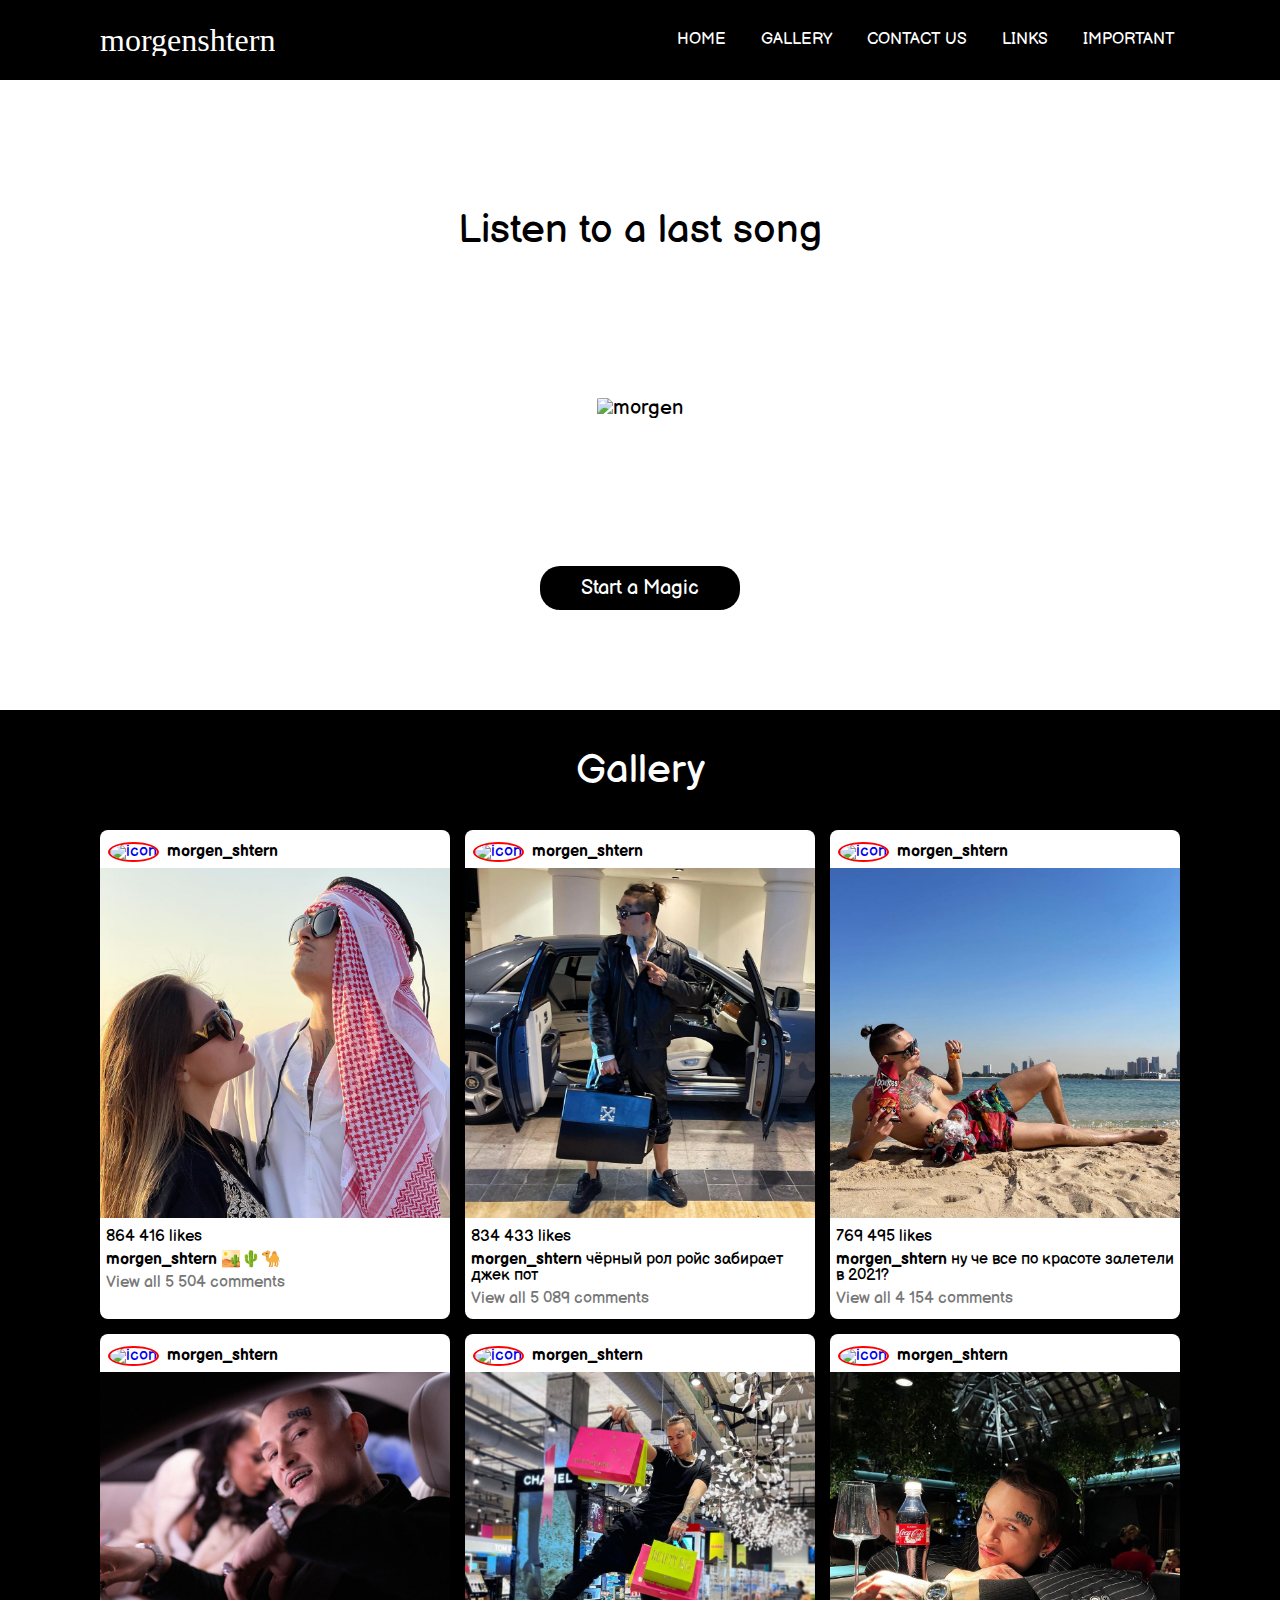
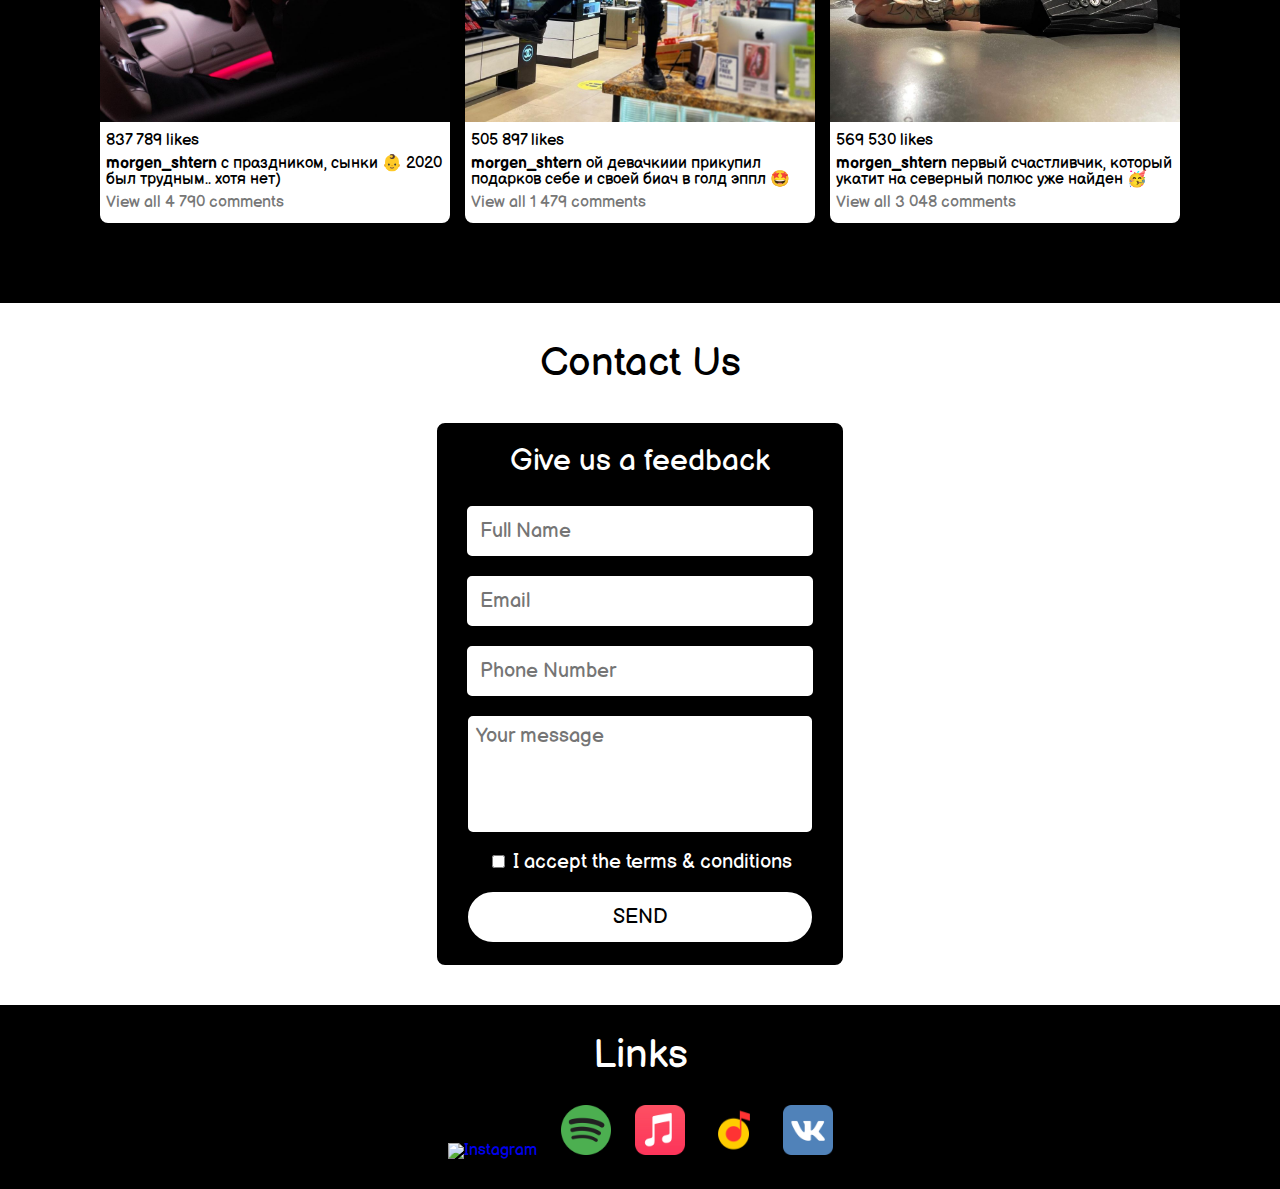
==== index.html @ 1cd557df "Final" ====
<!DOCTYPE html>
<html lang="en">
<head>
    <meta charset="UTF-8">
    <meta name="viewport" content="width=device-width, initial-scale=1.0">
    <meta http-equiv="X-UA-Compatible" content="ie=edge">
    <title>MORGENSHTERN</title>
    <link rel="icon" href="images/icons/icon.png">
    
    <script src="https://ajax.googleapis.com/ajax/libs/jquery/3.5.1/jquery.min.js"></script>
    <link rel="preconnect" href="https://fonts.gstatic.com">
	<link href="https://fonts.googleapis.com/css2?family=Balsamiq+Sans&display=swap" rel="stylesheet">
	<link rel="stylesheet" href="style-dist.css">	
</head>
<body>

	<header class="header">
		<div class="container">
			<div class="header__body" id="header__body">
				<div class="header__logo">
					morgenshtern
				</div>
				<div class="header__burger">
					<span></span>
				</div>
				<nav class="header__menu">
					<ul class="header__list">
						<li>
							<a href="#home" class="header__link">Home</a>
						</li>
						<li>
							<a href="#gallery" class="header__link">Gallery</a>
						</li>
						<li>
							<a href="#contact__us" class="header__link">Contact us</a>
						</li>
						<li>
							<a href="#links" class="header__link">Links</a>
						</li>
						<li>
							<a href="#popup" class="header__link">Important</a>
						</li>
					</ul>
				</nav>
			</div>
		</div>
	</header>


	<div class="bio" id="home">
		<div class="container">
			<div class="bio__body">
				<div class="chapter" id="chapter__1">
					<p class="text" id="text__1">Сделал самый прослушиваемый альбом года</p>
				</div>
				<div class="chapter" id="chapter__2">
					<p class="text" id="text__2">Записал самые громкие фиты года</p>
				</div>
				<div class="chapter" id="chapter__3">
					<p class="text" id="text__3">Записал мировой трек с Lil Pump</p>
				</div>
				<div class="chapter" id="chapter__4">
					<p class="text" id="text__18">Заработал за год более 3.000.000 &#36;</p>
					<p class="text" id="text__17">Попал в список Forbes</p>
					<p class="text" id="text__16">Стал музыкантом и человеком года</p>
					<p class="text" id="text__15">Стал женщиной года</p>
					<p class="text" id="text__14">Стал самым обсуждаемым артистом</p>
					<p class="text" id="text__13">Самое длинное сольное интервью у Дудя</p>
				</div>
				<div class="chapter" id="chapter__5">
					<div class="song__title">
						Listen to a last song
					</div>
					<div class="song__image">
						<img src="images/photos/crystal.jpg" alt="morgen" id="logo">
					</div>
					<div class="song__player">
						<audio src="audio/crystal.mp3" type="audio/mp3" id="audio" preload></audio>
						<input type="button" name="button" id=button value="Start a Magic">
					</div>
				</div>
				<div class="chapter" id="chapter__6">
					<p class="text" id="text__4">10 треков возглавили Топ-Чарты</p>
					<p class="text" id="text__5">Снял 8 клипов, каждый более 10 миллионов просмотров</p>
					<p class="text" id="text__6">Сделал самый масштабный гив рунета</p>
					<p class="text" id="text__7">Отвез Новый Мерин в Узбекистан</p>
					<p class="text" id="text__8">Купил Cadillac Escalade</p>
					<p class="text" id="text__9">Купил Mercedes Benz S63AMG</p>
				</div>
				<div class="chapter" id="chapter__7">
					<p class="text" id="text__12">Купил ювелирки на 5.000.000 &#8381;</p>
				</div>
				<div class="chapter" id="chapter__8">
					<p class="text" id="text__11">Открыл Ресторан в центре Москвы</p>
				</div>
				<div class="chapter" id="chapter__9">
					<p class="text" id="text__10">Лучший выпуск Вечернего Урганта</p>
				</div>
			</div>
		</div>
	</div>


	<div class="bass">
		<!-- <div class="container"> -->
			<div class="bass__body" id="bass__body">
				<div class="bass__rect" id="rect__1"></div>
				<div class="bass__rect" id="rect__2"></div>
				<div class="bass__rect" id="rect__3"></div>
				<div class="bass__rect" id="rect__4"></div>
				<div class="bass__rect" id="rect__5"></div>
				<div class="bass__rect" id="rect__6"></div>
				<div class="bass__rect" id="rect__7"></div>
				<div class="bass__rect" id="rect__8"></div>
				<div class="bass__rect" id="rect__9"></div>
				<div class="bass__rect" id="rect__10"></div>
				<div class="bass__rect" id="rect__11"></div>
				<div class="bass__rect" id="rect__12"></div>
				<div class="bass__rect" id="rect__13"></div>
				<div class="bass__rect" id="rect__14"></div>
				<div class="bass__rect" id="rect__15"></div>
				<div class="bass__rect" id="rect__16"></div>
			</div>
		<!-- </div> -->
	</div>


	<div class="gallery">
		<span id="gallery"></span>
		<div class="container">
			<div class="gallery__body">
				<div class="gallery__title">
					Gallery
				</div>
				<div class="gallery__grid">
					<div class="gallery__item">
						<div class="item__title">
							<a href="https://www.instagram.com/morgen_shtern/" target="_black"><img src="images/icons/logo.jpg" alt="icon"></a>
							<p><span class="gallery__bold">morgen_shtern</span></p>
						</div>
						<div class="item__image">
							<a href="https://www.instagram.com/p/CKML3cQrWjJ/" target="_blank"><img src="images/inst/1.jpg" alt="The First Image"></a>
						</div>
						<div class="item__description">
							<p>864 416 likes</p>
							<p><span class="gallery__bold">morgen_shtern</span> &#127964;&#65039;&#127797;&#128042;</p>
							<p>View all 5 504 comments</p>
						</div>
					</div>
					<div class="gallery__item">
						<div class="item__title">
							<a href="https://www.instagram.com/morgen_shtern/" target="_black"><img src="images/icons/logo.jpg" alt="icon"></a>
							<p><span class="gallery__bold">morgen_shtern</span></p>
						</div>
						<div class="item__image">
							<a href="https://www.instagram.com/p/CKCvJrrrQeZ/" target="_blank"><img src="images/inst/2.jpg" alt="The Second Image"></a>
						</div>
						<div class="item__description">
							<p>834 433 likes</p>
							<p><span class="gallery__bold">morgen_shtern</span> чёрный рол ройс забирает джек пот</p>
							<p>View all 5 089 comments</p>
						</div>
					</div>
					<div class="gallery__item">
						<div class="item__title">
							<a href="https://www.instagram.com/morgen_shtern/" target="_black"><img src="images/icons/logo.jpg" alt="icon"></a>
							<p><span class="gallery__bold">morgen_shtern</span></p>
						</div>
						<div class="item__image">
							<a href="https://www.instagram.com/p/CJn4EsKrzx3/" target="_blank"><img src="images/inst/3.jpg" alt="The Third Image"></a>
						</div>
						<div class="item__description">
							<p>769 495 likes</p>
							<p><span class="gallery__bold">morgen_shtern</span> ну че все по красоте залетели в 2021?</p>
							<p>View all 4 154 comments</p>
						</div>
					</div>
					<div class="gallery__item">
						<div class="item__title">
							<a href="https://www.instagram.com/morgen_shtern/" target="_black"><img src="images/icons/logo.jpg" alt="icon"></a>
							<p><span class="gallery__bold">morgen_shtern</span></p>
						</div>
						<div class="item__image">
							<a href="https://www.instagram.com/p/CJd1M2jrtjX/" target="_blank"><img src="images/inst/4.jpg" alt="The Fourth Image"></a>
						</div>
						<div class="item__description">
							<p>837 789 likes</p>
							<p><span class="gallery__bold">morgen_shtern</span> с праздником, сынки &#128118; 2020 был трудным.. хотя нет)</p>
							<p>View all 4 790 comments</p>
						</div>
					</div>
					<div class="gallery__item">
						<div class="item__title">
							<a href="https://www.instagram.com/morgen_shtern/" target="_black"><img src="images/icons/logo.jpg" alt="icon"></a>
							<p><span class="gallery__bold">morgen_shtern</span></p>
						</div>
						<div class="item__image">
							<a href="https://www.instagram.com/p/CJOUKuBr6Mc/" target="_blank"><img src="images/inst/5.jpg" alt="The Fifth Image"></a>
						</div>
						<div class="item__description">
							<p>505 897 likes</p>
							<p><span class="gallery__bold">morgen_shtern</span> ой девачкиии прикупил подарков себе и своей биач в голд эппл &#129321;</p>
							<p>View all 1 479 comments</p>
						</div>
					</div>
					<div class="gallery__item">
						<div class="item__title">
							<a href="https://www.instagram.com/morgen_shtern/" target="_black"><img src="images/icons/logo.jpg" alt="icon"></a>
							<p><span class="gallery__bold">morgen_shtern</span></p>
						</div>
						<div class="item__image">
							<a href="https://www.instagram.com/p/CI7u2WlnOA5/" target="_blank"><img src="images/inst/6.jpg" alt="The Sixth Image"></a>
						</div>
						<div class="item__description">
							<p>569 530 likes</p>
							<p><span class="gallery__bold">morgen_shtern</span> первый счастливчик, который укатит на северный полюс уже найден &#129395;</p>
							<p>View all 3 048 comments</p>
						</div>
					</div>
				</div>
			</div>
		</div>
	</div>





	<div class="feedback">
		<span id="contact__us"></span>
		<div class="container">
			<div class="feedback__body">
				<div class="feedback__title">
					Contact Us
				</div>
				<!-- "mailto:pavelgrafit@mail.ru?subject=Important!&body=name" enctype="text/plain" -->
				<form action="https://formspree.io/f/xknpyage" class="feedback__form" method="post" required>
					<div class="form__title">
						Give us a feedback
					</div>
					<input type="text" name="name" placeholder="Full Name" required>
					<input type="email" name="email" placeholder="Email" required>
					<input type="tel" name="tel" placeholder="Phone Number" required>
					<textarea name="message" id="message" placeholder="Your message" required></textarea>
					<div class="check">
						<input type="checkbox" id="checkbox" required>
						<label for="checkbox">I accept the terms & conditions</label>
					</div>
					<input type="submit" name="submit" value="SEND">
				</form>
			</div>
		</div>
	</div>



	<footer class="footer" id="links">
		<div class="container">
			<div class="footer__body">
				<div class="footer__title">
					Links
				</div>
				<ul class="footer__list">
					<il>
						<a href="https://www.instagram.com/morgen_shtern/" class="footer__link" target="_blank"><img src="images/icons/inst.png" alt="Instagram"></a>
					</il>
					<il>
						<a href="https://open.spotify.com/artist/0XNKQFs2Ewb3y0VsFUFc5l" class="footer__link" target="_blank"><img src="images/icons/spotify.png" alt="Sporify"></a>
					</il>
					<il>
						<a href="https://music.apple.com/ru/artist/morgenshtern/1371400021" class="footer__link" target="_blank"><img src="images/icons/applemusic.png" alt="Apple Music"></a>
					</il>
					<il>
						<a href="https://music.yandex.ru/artist/5781113" class="footer__link" target="_blank"><img src="images/icons/yandex.png" alt="Yandex Music"></a>
					</il>
					<il>
						<a href="https://vk.com/artist/morgenshtern" class="footer__link" target="_blank"><img src="images/icons/vk.png" alt="VK"></a>
					</il>
				</ul>
			</div>
		</div>
	</footer>




	<div id="popup" class="popup">
		<a href="##" class="popup__area"></a>
		<div class="popup__body">
			<div class="popup__content">
				<a href="##" class="popup__close">&#10005;</a>
				<div class="popup__title">
					pavelgrafit.github.io
				</div>
				<div class="popup__text">
					<p>Данный сайт создан исключительно в целях обучения и не использует авторские материалы в коммерческих целях</p>
					<p>pavelgrafit, 2021, <a href="https://www.instagram.com/pavelgrafit/" target="_blank">Instagram</a> <a href="https://vk.com/pavelgrafit" target="_blank">VK</a> <a href="http://github.com/pavelgrafit/" target="_blank">Github</a></p>
				</div>
			</div>
		</div>
	</div>


	<script type="text/javascript" src="burger-dist.js"></script>
    <script type="text/javascript" src="script-dist.js"></script>
    <script src="https://code.jquery.com/jquery-3.2.1.slim.min.js" integrity="sha384-KJ3o2DKtIkvYIK3UENzmM7KCkRr/rE9/Qpg6aAZGJwFDMVNA/GpGFF93hXpG5KkN" crossorigin="anonymous"></script>
</body>
</html>
---- style-dist.css ----
a,abbr,acronym,address,applet,article,aside,audio,b,big,blockquote,body,canvas,caption,center,cite,code,dd,del,details,dfn,div,dl,dt,em,embed,fieldset,figcaption,figure,footer,form,h1,h2,h3,h4,h5,h6,header,hgroup,html,i,iframe,img,ins,kbd,label,legend,li,mark,menu,nav,object,ol,output,p,pre,q,ruby,s,samp,section,small,span,strike,strong,sub,summary,sup,table,tbody,td,tfoot,th,thead,time,tr,tt,u,ul,var,video{margin:0;padding:0;border:0;font-size:100%;font:inherit;vertical-align:baseline}article,aside,details,figcaption,figure,footer,header,hgroup,menu,nav,section{display:block}html{height:100%}body{line-height:1}ol,ul{list-style:none}blockquote,q{quotes:none}blockquote:after,blockquote:before,q:after,q:before{content:'';content:none}table{border-collapse:collapse;border-spacing:0}a{text-decoration:none}body{font-family:'Balsamiq Sans',cursive}html{scroll-behavior:smooth}body{background-color:#000;-ms-touch-action:double-tap-zoom;touch-action:double-tap-zoom}@font-face{font-family:"QuiteChocolatey";src:url("Quite Chocolatey.ttf")}input[type=email],input[type=submit],input[type=tel],input[type=text],textarea{-webkit-appearance:none}input[type=checkbox]{-webkit-appearance:checkbox}a,label{-webkit-tap-highlight-color:transparent}.header{position:fixed;width:100%;top:0px;left:0px;z-index:50}.header:before{content:"";position:absolute;top:0px;left:0px;width:100%;height:100%;background-color:#000;z-index:2}.header__body{position:relative;display:-webkit-box;display:-ms-flexbox;display:flex;-webkit-box-pack:justify;-ms-flex-pack:justify;justify-content:space-between;height:80px;-webkit-box-align:center;-ms-flex-align:center;align-items:center}.container{max-width:1080px;margin:0 auto;padding:0px 10px}.header__list{display:-webkit-box;display:-ms-flexbox;display:flex;position:relative;z-index:2;padding-left:5px}.header__list li{list-style:none;margin:0px 0px 0px 25px}.header__link{color:#fff;text-transform:uppercase;font-style:18px;text-decoration:none;font-family:'Balsamiq Sans',cursive;padding:5px;border-radius:5px}.header__link:hover{color:#000;background-color:#fff}.header__logo{overflow:hidden;z-index:3;font-family:"QuiteChocolatey";font-size:32px;color:#fff}.header__burger{display:none}@media (max-width:767px){body.lock{overflow:hidden}.header__body{height:50px}.header__logo{}.header__burger{display:block;position:relative;width:30px;height:20px;position:relative;z-index:3}.header__burger span{position:absolute;background-color:#fff;left:0;width:100%;height:2px;top:9px;-webkit-transition:all 0.3s ease 0s;-o-transition:all 0.3s ease 0s;transition:all 0.3s ease 0s}.header__burger:after,.header__burger:before{content:"";background-color:#fff;position:absolute;width:100%;height:2px;left:0;-webkit-transition:all 0.3s ease 0s;-o-transition:all 0.3s ease 0s;transition:all 0.3s ease 0s}.header__burger:before{top:0}.header__burger:after{bottom:0}.header__burger.active:before{-webkit-transform:rotate(45deg);-ms-transform:rotate(45deg);transform:rotate(45deg);top:9px}.header__burger.active:after{-webkit-transform:rotate(-45deg);-ms-transform:rotate(-45deg);transform:rotate(-45deg);bottom:9px}.header__burger.active span{-webkit-transform:scale(0);-ms-transform:scale(0);transform:scale(0)}.header__menu{position:fixed;top:-120%;left:0;width:100%;height:100%;overflow:auto;-webkit-transition:all 0.5s ease 0s;-o-transition:all 0.5s ease 0s;transition:all 0.5s ease 0s;background-color:#fff;padding:70px 10px 0px 10px}.header__menu.active{top:0}.header__list{display:block}.header__list li{margin:0 0 20px 0}.header__link{font-size:24px;color:#000}}@media (max-width:500px){.header__logo{font-size:28px}}@media (max-width:350px){.header__logo{font-size:24px}}.bio{padding-top:150px;padding-bottom:40px;background-color:#fff}.bio__body{display:-ms-grid;display:grid;-ms-grid-columns:0.3fr 20px minmax(300px,0.4fr) 20px 0.3fr;grid-template-columns:0.3fr minmax(300px,0.4fr) 0.3fr;-ms-grid-rows:0.1fr 20px minmax(400px,1fr) 20px 0.1fr;grid-template-rows:0.1fr minmax(400px,1fr) 0.1fr;grid-gap:20px;font-size:20px}.bio__body>:first-child{-ms-grid-row:1;-ms-grid-column:1}.bio__body>:nth-child(2){-ms-grid-row:1;-ms-grid-column:3}.bio__body>:nth-child(3){-ms-grid-row:1;-ms-grid-column:5}.bio__body>:nth-child(4){-ms-grid-row:3;-ms-grid-column:1}.bio__body>:nth-child(5){-ms-grid-row:3;-ms-grid-column:3}.bio__body>:nth-child(6){-ms-grid-row:3;-ms-grid-column:5}.bio__body>:nth-child(7){-ms-grid-row:5;-ms-grid-column:1}.bio__body>:nth-child(8){-ms-grid-row:5;-ms-grid-column:3}.bio__body>:nth-child(9){-ms-grid-row:5;-ms-grid-column:5}.chapter{display:-webkit-box;display:-ms-flexbox;display:flex;-webkit-box-orient:vertical;-webkit-box-direction:normal;-ms-flex-direction:column;flex-direction:column;-webkit-box-pack:justify;-ms-flex-pack:justify;justify-content:space-between;text-align:center}.text{opacity:0}.song__title{font-family:'Balsamiq Sans',cursive;font-size:40px;margin-bottom:40px;z-index:11}#logo{border-radius:5%;max-width:200px;width:60%;-webkit-transition:.2s;-o-transition:.2s;transition:.2s;z-index:12}#logo:hover{-webkit-transform:scale(1.1);-ms-transform:scale(1.1);transform:scale(1.1)}input[type=button]{background:#000;color:#fff;border-radius:20px;max-width:200px;width:50%;border:none;margin-top:40px;-webkit-transition:.2s;-o-transition:.2s;transition:.2s;font-family:'Balsamiq Sans',cursive;font-size:20px;padding:10px;z-index:12;-webkit-appearance:none}input[type=button]:hover{font-weight:500;-webkit-transform:scale(1.1);-ms-transform:scale(1.1);transform:scale(1.1);cursor:pointer;z-index:12}@media (max-width:830px){.bio{padding-top:120px}.bio__body{display:-ms-grid;display:grid;-ms-grid-columns:1fr;grid-template-columns:1fr;-ms-grid-rows:minmax(30px,0.1fr) 20px 1fr 20px minmax(30px,0.1fr);grid-template-rows:minmax(30px,0.1fr) 1fr minmax(30px,0.1fr);grid-gap:20px;font-size:20px}.bio__body>:first-child{-ms-grid-row:1;-ms-grid-column:1}.bio__body>:nth-child(2){-ms-grid-row:3;-ms-grid-column:1}.bio__body>:nth-child(3){-ms-grid-row:5;-ms-grid-column:1}#chapter__1,#chapter__2,#chapter__3,#chapter__7,#chapter__8,#chapter__9{display:none}#text__5,#text__6,#text__7,#text__8,#text__9,#text__14,#text__15,#text__16,#text__17,#text__18{display:none}}@media (max-width:767px){.bio{padding-top:80px}}@media (max-width:500px){.bio__body{font-size:16px}input[type=button]{font-size:14px;padding:8px}.song{padding-top:180px}.song__title{font-size:30px;margin-bottom:30px}input[type=button]{margin-top:30px}}@media (max-width:350px){.bio{padding-bottom:30px}.bio__body{font-size:12px}input[type=button]{font-size:12px;margin-top:40px;padding:6px}.song{padding-top:120px}.song__title{font-size:20px;margin-bottom:20px}input[type=button]{margin-top:25px}}.gallery{padding-bottom:80px;padding-top:40px;background-color:#000;position:relative}.gallery span[id=gallery]{position:absolute;top:-79px}@media (max-width:767px){.gallery span[id=gallery]{top:-50px}}.gallery__body{font-family:'Balsamiq Sans',cursive;font-size:16px}.gallery__title{font-family:'Balsamiq Sans',cursive;font-size:40px;margin-bottom:40px;text-align:center;color:#fff}.gallery__grid{display:-ms-grid;display:grid;-ms-grid-columns:1fr 15px 1fr 15px 1fr;grid-template-columns:1fr 1fr 1fr;-ms-grid-rows:1fr 15px 1fr;grid-template-rows:1fr 1fr;grid-gap:15px}.gallery__grid>:first-child{-ms-grid-row:1;-ms-grid-column:1}.gallery__grid>:nth-child(2){-ms-grid-row:1;-ms-grid-column:3}.gallery__grid>:nth-child(3){-ms-grid-row:1;-ms-grid-column:5}.gallery__grid>:nth-child(4){-ms-grid-row:3;-ms-grid-column:1}.gallery__grid>:nth-child(5){-ms-grid-row:3;-ms-grid-column:3}.gallery__grid>:nth-child(6){-ms-grid-row:3;-ms-grid-column:5}.gallery__item{background-color:#fff;display:-ms-grid;display:grid;-ms-grid-columns:1fr;grid-template-columns:1fr;-ms-grid-rows:0.1fr 3px 1fr 3px 0.28fr;grid-template-rows:0.1fr 1fr 0.28fr;grid-gap:3px;border-radius:8px}.gallery__item>:first-child{-ms-grid-row:1;-ms-grid-column:1}.gallery__item>:nth-child(2){-ms-grid-row:3;-ms-grid-column:1}.gallery__item>:nth-child(3){-ms-grid-row:5;-ms-grid-column:1}.gallery__bold{font-weight:600}.item__title{margin-top:8px;margin-left:5px;margin-right:5px;padding:3px;display:-webkit-box;display:-ms-flexbox;display:flex;-webkit-box-align:center;-ms-flex-align:center;align-items:center}.item__title img{border-radius:50%;border:2px solid red;margin-right:8px;width:30px;height:30px}.item__image img{width:300px;height:300px;position:absolute;top:0;left:0;width:100%;height:100%;-o-object-fit:cover;object-fit:cover}.item__image{position:relative;padding-bottom:100%}.item__description{margin:7px 5px 8px 5px;padding:1px}.item__description p:first-child{margin-bottom:7px}.item__description p:last-child{margin-top:7px;color:#777}@media (max-width:824px){.gallery__grid{-ms-grid-columns:1fr 20px 1fr;grid-template-columns:1fr 1fr;-ms-grid-rows:1fr 20px 1fr 20px 1fr;grid-template-rows:1fr 1fr 1fr;grid-gap:20px}.gallery__grid>:first-child{-ms-grid-row:1;-ms-grid-column:1}.gallery__grid>:nth-child(2){-ms-grid-row:1;-ms-grid-column:3}.gallery__grid>:nth-child(3){-ms-grid-row:3;-ms-grid-column:1}.gallery__grid>:nth-child(4){-ms-grid-row:3;-ms-grid-column:3}.gallery__grid>:nth-child(5){-ms-grid-row:5;-ms-grid-column:1}.gallery__grid>:nth-child(6){-ms-grid-row:5;-ms-grid-column:3}.gallery{padding-bottom:45px}}@media (max-width:565px){.gallery__title{font-size:30px;margin-bottom:30px}.gallery{padding-top:35px}.gallery__grid{-ms-grid-columns:1fr;grid-template-columns:1fr;-ms-grid-rows:1fr 15px 1fr 15px 1fr 15px 1fr 15px 1fr 15px 1fr;grid-template-rows:1fr 1fr 1fr 1fr 1fr 1fr;grid-gap:15px}.gallery__grid>:first-child{-ms-grid-row:1;-ms-grid-column:1}.gallery__grid>:nth-child(2){-ms-grid-row:3;-ms-grid-column:1}.gallery__grid>:nth-child(3){-ms-grid-row:5;-ms-grid-column:1}.gallery__grid>:nth-child(4){-ms-grid-row:7;-ms-grid-column:1}.gallery__grid>:nth-child(5){-ms-grid-row:9;-ms-grid-column:1}.gallery__grid>:nth-child(6){-ms-grid-row:11;-ms-grid-column:1}.gallery__item{margin-left:10px;margin-right:10px}}@media (max-width:350px){.gallery__title{font-size:20px;margin-bottom:20px}.gallery{padding-top:25px;padding-bottom:35px}}.feedback{padding-top:40px;padding-bottom:40px;position:relative;background-color:#fff}.feedback span[id=contact__us]{position:absolute;top:-78px}@media (max-width:767px){.feedback span[id=contact__us]{top:-52px}}@media (max-width:500px){.feedback span[id=contact__us]{top:-54px}}@media (max-width:350px){.feedback span[id=contact__us]{top:-50px}}.feedback__body{display:-webkit-box;display:-ms-flexbox;display:flex;-webkit-box-orient:vertical;-webkit-box-direction:normal;-ms-flex-direction:column;flex-direction:column;-webkit-box-align:center;-ms-flex-align:center;align-items:center}.feedback__title{font-size:40px;text-align:center;margin-bottom:40px}.form__title{font-size:30px;text-align:center;margin-bottom:20px;margin-top:10px}.feedback__form{display:-webkit-box;display:-ms-flexbox;display:flex;-webkit-box-orient:vertical;-webkit-box-direction:normal;-ms-flex-direction:column;flex-direction:column;max-width:400px;width:80%;border:3px solid #000;border-radius:8px;background-color:#000;color:#fff;padding-top:10px;padding-bottom:20px}.feedback__form input::-webkit-input-placeholder{font-size:20px;font-family:'Balsamiq Sans',cursive}.feedback__form input::-moz-placeholder{font-size:20px;font-family:'Balsamiq Sans',cursive}.feedback__form input:-ms-input-placeholder{font-size:20px;font-family:'Balsamiq Sans',cursive}.feedback__form input::-ms-input-placeholder{font-size:20px;font-family:'Balsamiq Sans',cursive}.feedback__form input::placeholder{font-size:20px;font-family:'Balsamiq Sans',cursive}.feedback__form input:not([type=checkbox]){margin-bottom:10px;margin:10px auto;width:80%;padding:10px;font-size:20px;font-family:'Balsamiq Sans',cursive;border:3px solid #fff;border-radius:5px}.check{margin:10px auto;font-size:20px;font-family:'Balsamiq Sans',cursive}.feedback__form input:last-child{margin-bottom:0;width:86%;background-color:#fff;color:#000;-webkit-transition:.2s;-o-transition:.2s;transition:.2s;border-radius:25px}.feedback__form input:last-child:hover{cursor:pointer;-webkit-transform:scale(1.1);-ms-transform:scale(1.1);transform:scale(1.1)}.feedback__form textarea{height:100px;margin-bottom:10px;width:82%;margin:10px auto;resize:none;padding:5px;font-size:20px;font-family:'Balsamiq Sans',cursive;border:3px solid #fff;border-radius:5px}@media (max-width:500px){.feedback{padding-top:30px;padding-bottom:30px}.feedback__title{font-size:30px;margin-bottom:30px}.form__title{font-size:24px;margin-bottom:20px;margin-top:10px}.feedback__form input::-webkit-input-placeholder{font-size:16px}.feedback__form input::-moz-placeholder{font-size:16px}.feedback__form input:-ms-input-placeholder{font-size:16px}.feedback__form input::-ms-input-placeholder{font-size:16px}.feedback__form input::placeholder{font-size:16px}.feedback__form input:not([type=checkbox]){margin-bottom:10px;margin:8px auto;width:80%;padding:10px;font-size:16px}.check{margin:8px auto;font-size:16px}.feedback__form textarea{height:100px;margin-bottom:8px;width:82%;margin:8px auto;resize:none;padding:5px;font-size:16px}.feedback__form{display:-webkit-box;display:-ms-flexbox;display:flex;-webkit-box-orient:vertical;-webkit-box-direction:normal;-ms-flex-direction:column;flex-direction:column;max-width:400px;width:80%;padding-top:10px;padding-bottom:16px}.feedback__form input:last-child{width:87%}}.feedback__form input:last-child{-webkit-appearance:none}@media (max-width:350px){.feedback{padding-top:20px;padding-bottom:20px}.feedback__title{font-size:20px;margin-bottom:16px}.form__title{font-size:16px;margin-bottom:10px;margin-top:8px}.feedback__form input::-webkit-input-placeholder{font-size:12px}.feedback__form input::-moz-placeholder{font-size:12px}.feedback__form input:-ms-input-placeholder{font-size:12px}.feedback__form input::-ms-input-placeholder{font-size:12px}.feedback__form input::placeholder{font-size:12px}.feedback__form input:not([type=checkbox]){margin-bottom:10px;margin:6px auto;width:80%;padding:10px;font-size:12px}.check{margin:6px auto;font-size:12px}.feedback__form textarea{height:100px;margin-bottom:10px;width:82%;margin:6px auto;resize:none;padding:5px;font-size:12px}.feedback__form{display:-webkit-box;display:-ms-flexbox;display:flex;-webkit-box-orient:vertical;-webkit-box-direction:normal;-ms-flex-direction:column;flex-direction:column;max-width:400px;width:80%;padding-top:10px;padding-bottom:12px}.feedback__form input:last-child{width:89%}}.footer{text-align:center;background-color:#000;padding:30px 0px}.footer__body{}.footer__title{color:#fff;font-family:'Balsamiq Sans',cursive;font-size:40px;margin:0px 0 30px 0}.footer__list{}.footer__link img{width:50px;height:50px;margin:0 10px 0 10px;-webkit-transition:0.2s;-o-transition:0.2s;transition:0.2s}.footer__link img:hover{-webkit-transform:scale(1.1);-ms-transform:scale(1.1);transform:scale(1.1)}@media (max-width:500px){.footer__link img{width:40px;height:40px;margin:0 8px 0 8px}.footer__title{font-size:30px;margin:0px 0 25px 0}}@media (max-width:350px){.footer__link img{width:30px;height:30px;margin:0 6px 0 6px}.footer__title{font-size:20px;margin:0px 0 20px 0}}.popup{position:fixed;width:100%;height:100%;background-color:rgba(0,0,0,0.8);top:0;left:0;opacity:0;visibility:hidden;-webkit-transition:all 0.8s ease 0s;-o-transition:all 0.8s ease 0s;transition:all 0.8s ease 0s;text-align:center;z-index:2}.popup:target{opacity:1;visibility:visible}.popup__area{position:absolute;width:100%;height:100%;top:0;left:0}.popup:target .popup__content{-webkit-transform:translate(0px,0px);-ms-transform:translate(0px,0px);transform:translate(0px,0px);opacity:1}.popup__body{min-height:100%;display:-webkit-box;display:-ms-flexbox;display:flex;-webkit-box-align:center;-ms-flex-align:center;align-items:center;-webkit-box-pack:center;-ms-flex-pack:center;justify-content:center;padding:30px 10px;-webkit-transition:all 0.8s ease 0s;-o-transition:all 0.8s ease 0s;transition:all 0.8s ease 0s}.popup__content{background-color:#fff;color:#000;max-width:800px;padding:30px;position:relative;-webkit-transition:all 0.8s ease 0s;-o-transition:all 0.8s ease 0s;transition:all 0.8s ease 0s;opacity:0;-webkit-transform:translate(0px,-100%);-ms-transform:translate(0px,-100%);transform:translate(0px,-100%);border-radius:10px}.popup__close{position:absolute;right:10px;top:10px;font-size:20px;color:#000;text-decoration:none;padding:3px 5px 2px 5px;border-radius:5px}.popup__close:hover{text-decoration:none;color:#fff;background-color:#000}.popup__title{font-size:40px;font-weight:400;font-family:'Balsamiq Sans',cursive;margin:0px 0px 0.5em 0px}.popup__text{font-size:20px;font-family:'Balsamiq Sans',cursive}.popup__text p:first-child{margin-bottom:15px}.popup__text p a{margin-left:5px;color:#fff;padding:4px 6px;background-color:#000;border:2px solid #000;border-radius:3px;display:inline-block;-webkit-transition:0.2s;-o-transition:0.2s;transition:0.2s}.popup__text p a:hover{-webkit-transform:scale(1.1);-ms-transform:scale(1.1);transform:scale(1.1)}@media (max-width:500px){.popup__title{font-size:28px}.popup__text{font-size:14px}.popup__close{right:7px;top:7px;font-size:14px;padding:2px 2px 1px 2px}.popup__content{padding:20px}}@media (max-width:350px){.popup__title{font-size:20px}.popup__text{font-size:10px}.popup__close{right:5px;top:5px;font-size:10px;padding:1.5px 2.5px 1px 1.5px}.popup__content{padding:10px}}.bass{}.bass__body{display:-webkit-box;display:-ms-flexbox;display:flex;-webkit-box-pack:justify;-ms-flex-pack:justify;justify-content:space-between;-webkit-box-align:end;-ms-flex-align:end;align-items:flex-end;height:630px}.bass__rect{background-color:rgba(0,0,0,1);min-height:0px;width:5.5%;-webkit-transition:0.1s;-o-transition:0.1s;transition:0.1s;z-index:1}
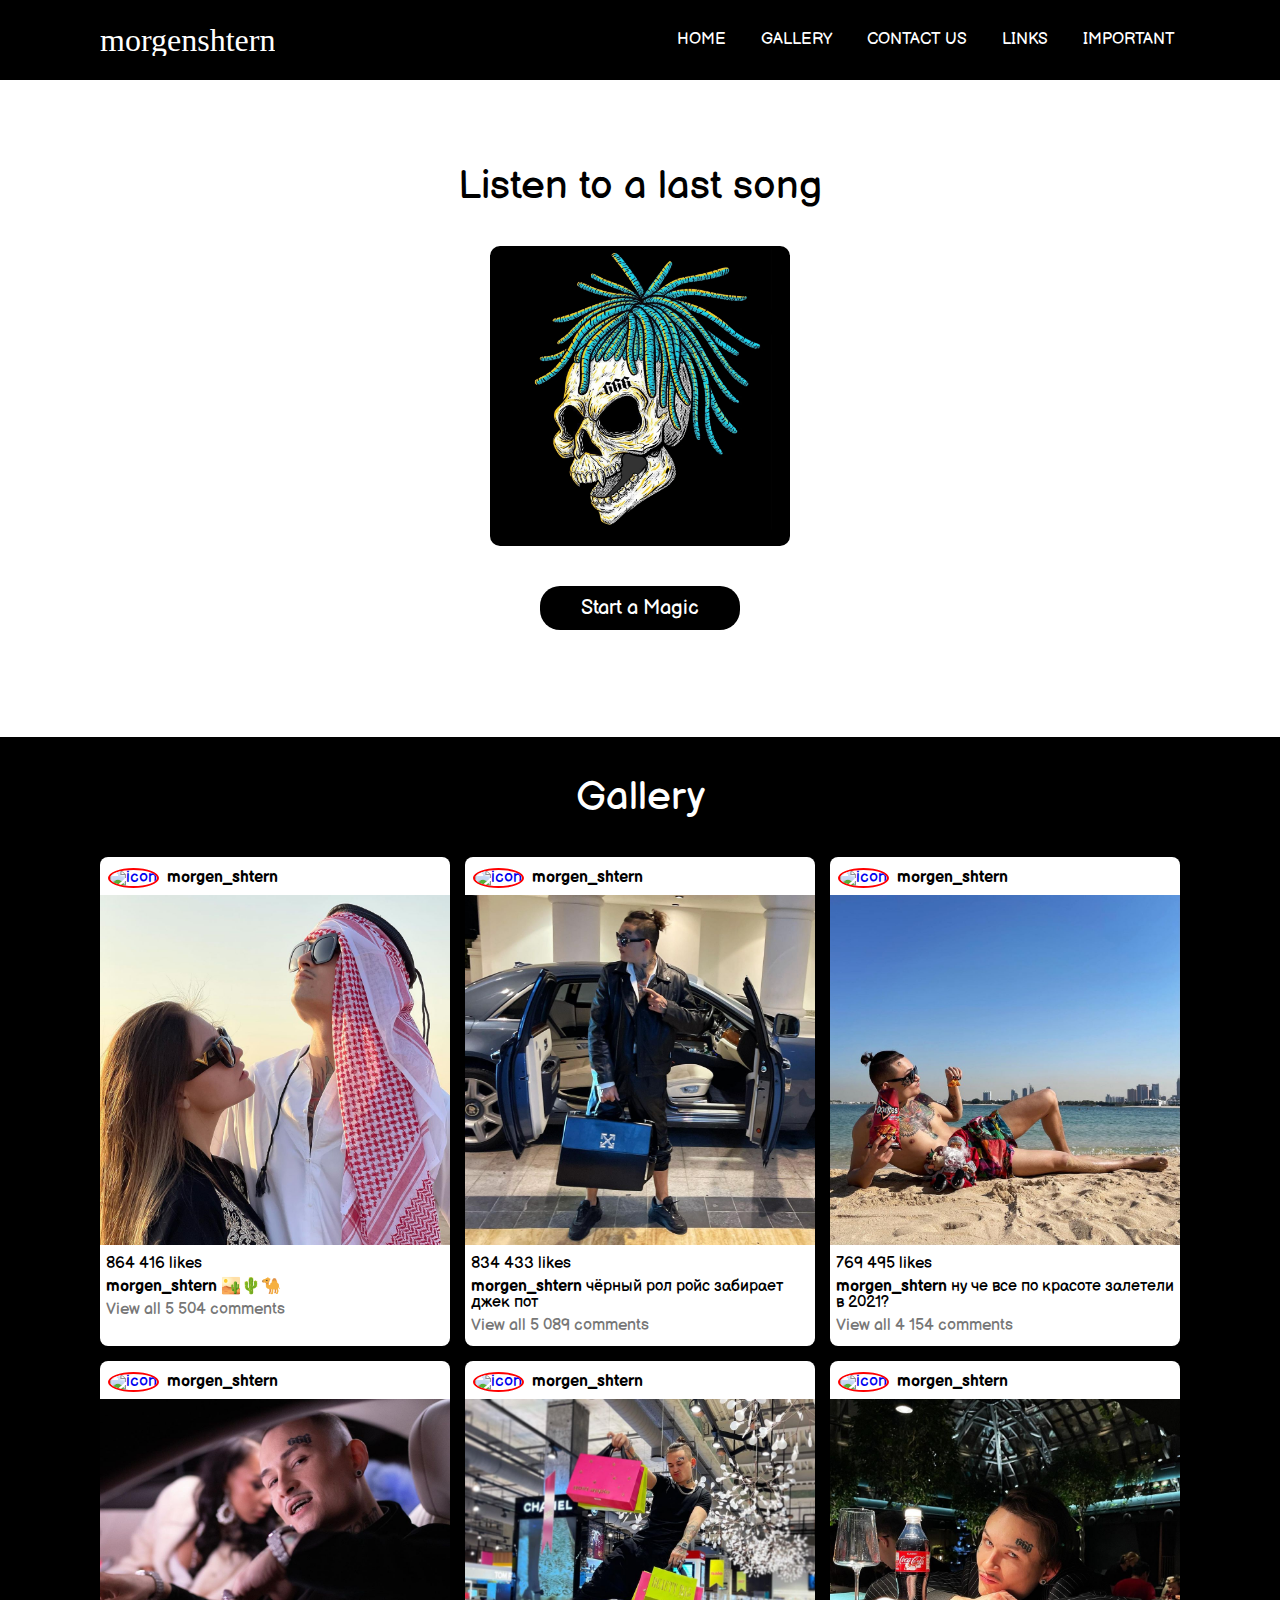
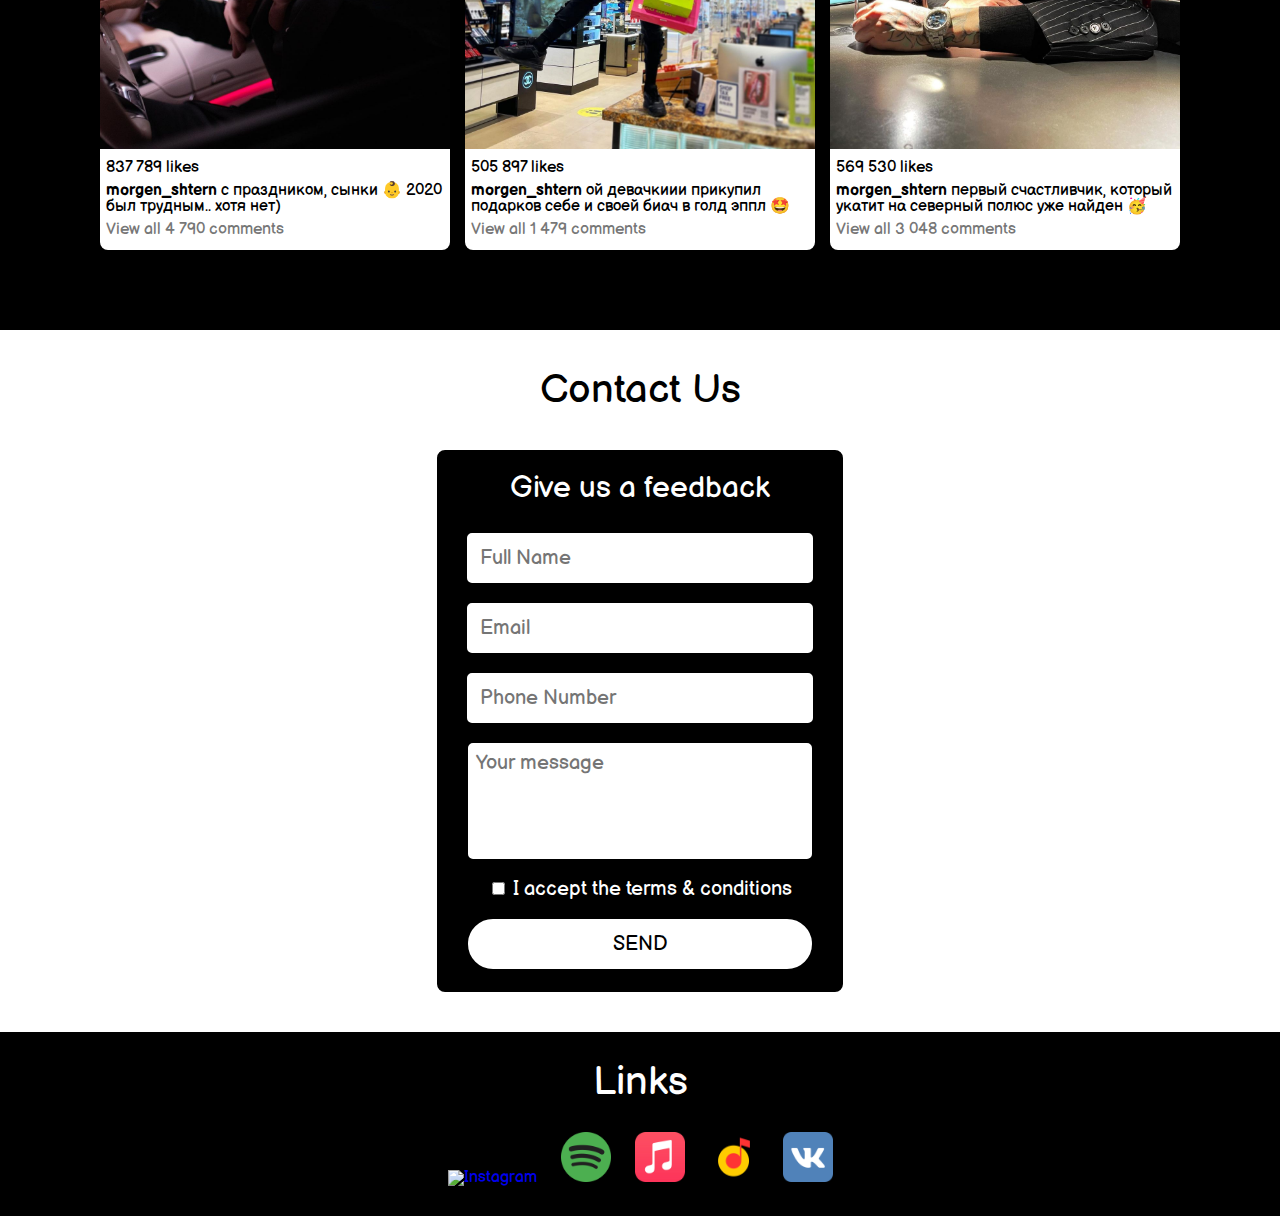
==== commit 594f32ee: "Finally" ====
--- a/index.html
+++ b/index.html
@@ -71,8 +71,9 @@
 					<div class="song__title">
 						Listen to a last song
 					</div>
-					<div class="song__image">
-						<img src="images/photos/crystal.jpg" alt="morgen" id="logo">
+					<div class="song__image" id="logo">
+						<img src="images/skull/main.png" alt="morgen" id="skull">
+						<img src="images/skull/dop.png" alt="jaw" id="jaw">
 					</div>
 					<div class="song__player">
 						<audio src="audio/crystal.mp3" type="audio/mp3" id="audio" preload></audio>
--- a/style-dist.css
+++ b/style-dist.css
@@ -1 +1 @@
-a,abbr,acronym,address,applet,article,aside,audio,b,big,blockquote,body,canvas,caption,center,cite,code,dd,del,details,dfn,div,dl,dt,em,embed,fieldset,figcaption,figure,footer,form,h1,h2,h3,h4,h5,h6,header,hgroup,html,i,iframe,img,ins,kbd,label,legend,li,mark,menu,nav,object,ol,output,p,pre,q,ruby,s,samp,section,small,span,strike,strong,sub,summary,sup,table,tbody,td,tfoot,th,thead,time,tr,tt,u,ul,var,video{margin:0;padding:0;border:0;font-size:100%;font:inherit;vertical-align:baseline}article,aside,details,figcaption,figure,footer,header,hgroup,menu,nav,section{display:block}html{height:100%}body{line-height:1}ol,ul{list-style:none}blockquote,q{quotes:none}blockquote:after,blockquote:before,q:after,q:before{content:'';content:none}table{border-collapse:collapse;border-spacing:0}a{text-decoration:none}body{font-family:'Balsamiq Sans',cursive}html{scroll-behavior:smooth}body{background-color:#000;-ms-touch-action:double-tap-zoom;touch-action:double-tap-zoom}@font-face{font-family:"QuiteChocolatey";src:url("Quite Chocolatey.ttf")}input[type=email],input[type=submit],input[type=tel],input[type=text],textarea{-webkit-appearance:none}input[type=checkbox]{-webkit-appearance:checkbox}a,label{-webkit-tap-highlight-color:transparent}.header{position:fixed;width:100%;top:0px;left:0px;z-index:50}.header:before{content:"";position:absolute;top:0px;left:0px;width:100%;height:100%;background-color:#000;z-index:2}.header__body{position:relative;display:-webkit-box;display:-ms-flexbox;display:flex;-webkit-box-pack:justify;-ms-flex-pack:justify;justify-content:space-between;height:80px;-webkit-box-align:center;-ms-flex-align:center;align-items:center}.container{max-width:1080px;margin:0 auto;padding:0px 10px}.header__list{display:-webkit-box;display:-ms-flexbox;display:flex;position:relative;z-index:2;padding-left:5px}.header__list li{list-style:none;margin:0px 0px 0px 25px}.header__link{color:#fff;text-transform:uppercase;font-style:18px;text-decoration:none;font-family:'Balsamiq Sans',cursive;padding:5px;border-radius:5px}.header__link:hover{color:#000;background-color:#fff}.header__logo{overflow:hidden;z-index:3;font-family:"QuiteChocolatey";font-size:32px;color:#fff}.header__burger{display:none}@media (max-width:767px){body.lock{overflow:hidden}.header__body{height:50px}.header__logo{}.header__burger{display:block;position:relative;width:30px;height:20px;position:relative;z-index:3}.header__burger span{position:absolute;background-color:#fff;left:0;width:100%;height:2px;top:9px;-webkit-transition:all 0.3s ease 0s;-o-transition:all 0.3s ease 0s;transition:all 0.3s ease 0s}.header__burger:after,.header__burger:before{content:"";background-color:#fff;position:absolute;width:100%;height:2px;left:0;-webkit-transition:all 0.3s ease 0s;-o-transition:all 0.3s ease 0s;transition:all 0.3s ease 0s}.header__burger:before{top:0}.header__burger:after{bottom:0}.header__burger.active:before{-webkit-transform:rotate(45deg);-ms-transform:rotate(45deg);transform:rotate(45deg);top:9px}.header__burger.active:after{-webkit-transform:rotate(-45deg);-ms-transform:rotate(-45deg);transform:rotate(-45deg);bottom:9px}.header__burger.active span{-webkit-transform:scale(0);-ms-transform:scale(0);transform:scale(0)}.header__menu{position:fixed;top:-120%;left:0;width:100%;height:100%;overflow:auto;-webkit-transition:all 0.5s ease 0s;-o-transition:all 0.5s ease 0s;transition:all 0.5s ease 0s;background-color:#fff;padding:70px 10px 0px 10px}.header__menu.active{top:0}.header__list{display:block}.header__list li{margin:0 0 20px 0}.header__link{font-size:24px;color:#000}}@media (max-width:500px){.header__logo{font-size:28px}}@media (max-width:350px){.header__logo{font-size:24px}}.bio{padding-top:150px;padding-bottom:40px;background-color:#fff}.bio__body{display:-ms-grid;display:grid;-ms-grid-columns:0.3fr 20px minmax(300px,0.4fr) 20px 0.3fr;grid-template-columns:0.3fr minmax(300px,0.4fr) 0.3fr;-ms-grid-rows:0.1fr 20px minmax(400px,1fr) 20px 0.1fr;grid-template-rows:0.1fr minmax(400px,1fr) 0.1fr;grid-gap:20px;font-size:20px}.bio__body>:first-child{-ms-grid-row:1;-ms-grid-column:1}.bio__body>:nth-child(2){-ms-grid-row:1;-ms-grid-column:3}.bio__body>:nth-child(3){-ms-grid-row:1;-ms-grid-column:5}.bio__body>:nth-child(4){-ms-grid-row:3;-ms-grid-column:1}.bio__body>:nth-child(5){-ms-grid-row:3;-ms-grid-column:3}.bio__body>:nth-child(6){-ms-grid-row:3;-ms-grid-column:5}.bio__body>:nth-child(7){-ms-grid-row:5;-ms-grid-column:1}.bio__body>:nth-child(8){-ms-grid-row:5;-ms-grid-column:3}.bio__body>:nth-child(9){-ms-grid-row:5;-ms-grid-column:5}.chapter{display:-webkit-box;display:-ms-flexbox;display:flex;-webkit-box-orient:vertical;-webkit-box-direction:normal;-ms-flex-direction:column;flex-direction:column;-webkit-box-pack:justify;-ms-flex-pack:justify;justify-content:space-between;text-align:center}.text{opacity:0}.song__title{font-family:'Balsamiq Sans',cursive;font-size:40px;margin-bottom:40px;z-index:11}#logo{border-radius:5%;max-width:200px;width:60%;-webkit-transition:.2s;-o-transition:.2s;transition:.2s;z-index:12}#logo:hover{-webkit-transform:scale(1.1);-ms-transform:scale(1.1);transform:scale(1.1)}input[type=button]{background:#000;color:#fff;border-radius:20px;max-width:200px;width:50%;border:none;margin-top:40px;-webkit-transition:.2s;-o-transition:.2s;transition:.2s;font-family:'Balsamiq Sans',cursive;font-size:20px;padding:10px;z-index:12;-webkit-appearance:none}input[type=button]:hover{font-weight:500;-webkit-transform:scale(1.1);-ms-transform:scale(1.1);transform:scale(1.1);cursor:pointer;z-index:12}@media (max-width:830px){.bio{padding-top:120px}.bio__body{display:-ms-grid;display:grid;-ms-grid-columns:1fr;grid-template-columns:1fr;-ms-grid-rows:minmax(30px,0.1fr) 20px 1fr 20px minmax(30px,0.1fr);grid-template-rows:minmax(30px,0.1fr) 1fr minmax(30px,0.1fr);grid-gap:20px;font-size:20px}.bio__body>:first-child{-ms-grid-row:1;-ms-grid-column:1}.bio__body>:nth-child(2){-ms-grid-row:3;-ms-grid-column:1}.bio__body>:nth-child(3){-ms-grid-row:5;-ms-grid-column:1}#chapter__1,#chapter__2,#chapter__3,#chapter__7,#chapter__8,#chapter__9{display:none}#text__5,#text__6,#text__7,#text__8,#text__9,#text__14,#text__15,#text__16,#text__17,#text__18{display:none}}@media (max-width:767px){.bio{padding-top:80px}}@media (max-width:500px){.bio__body{font-size:16px}input[type=button]{font-size:14px;padding:8px}.song{padding-top:180px}.song__title{font-size:30px;margin-bottom:30px}input[type=button]{margin-top:30px}}@media (max-width:350px){.bio{padding-bottom:30px}.bio__body{font-size:12px}input[type=button]{font-size:12px;margin-top:40px;padding:6px}.song{padding-top:120px}.song__title{font-size:20px;margin-bottom:20px}input[type=button]{margin-top:25px}}.gallery{padding-bottom:80px;padding-top:40px;background-color:#000;position:relative}.gallery span[id=gallery]{position:absolute;top:-79px}@media (max-width:767px){.gallery span[id=gallery]{top:-50px}}.gallery__body{font-family:'Balsamiq Sans',cursive;font-size:16px}.gallery__title{font-family:'Balsamiq Sans',cursive;font-size:40px;margin-bottom:40px;text-align:center;color:#fff}.gallery__grid{display:-ms-grid;display:grid;-ms-grid-columns:1fr 15px 1fr 15px 1fr;grid-template-columns:1fr 1fr 1fr;-ms-grid-rows:1fr 15px 1fr;grid-template-rows:1fr 1fr;grid-gap:15px}.gallery__grid>:first-child{-ms-grid-row:1;-ms-grid-column:1}.gallery__grid>:nth-child(2){-ms-grid-row:1;-ms-grid-column:3}.gallery__grid>:nth-child(3){-ms-grid-row:1;-ms-grid-column:5}.gallery__grid>:nth-child(4){-ms-grid-row:3;-ms-grid-column:1}.gallery__grid>:nth-child(5){-ms-grid-row:3;-ms-grid-column:3}.gallery__grid>:nth-child(6){-ms-grid-row:3;-ms-grid-column:5}.gallery__item{background-color:#fff;display:-ms-grid;display:grid;-ms-grid-columns:1fr;grid-template-columns:1fr;-ms-grid-rows:0.1fr 3px 1fr 3px 0.28fr;grid-template-rows:0.1fr 1fr 0.28fr;grid-gap:3px;border-radius:8px}.gallery__item>:first-child{-ms-grid-row:1;-ms-grid-column:1}.gallery__item>:nth-child(2){-ms-grid-row:3;-ms-grid-column:1}.gallery__item>:nth-child(3){-ms-grid-row:5;-ms-grid-column:1}.gallery__bold{font-weight:600}.item__title{margin-top:8px;margin-left:5px;margin-right:5px;padding:3px;display:-webkit-box;display:-ms-flexbox;display:flex;-webkit-box-align:center;-ms-flex-align:center;align-items:center}.item__title img{border-radius:50%;border:2px solid red;margin-right:8px;width:30px;height:30px}.item__image img{width:300px;height:300px;position:absolute;top:0;left:0;width:100%;height:100%;-o-object-fit:cover;object-fit:cover}.item__image{position:relative;padding-bottom:100%}.item__description{margin:7px 5px 8px 5px;padding:1px}.item__description p:first-child{margin-bottom:7px}.item__description p:last-child{margin-top:7px;color:#777}@media (max-width:824px){.gallery__grid{-ms-grid-columns:1fr 20px 1fr;grid-template-columns:1fr 1fr;-ms-grid-rows:1fr 20px 1fr 20px 1fr;grid-template-rows:1fr 1fr 1fr;grid-gap:20px}.gallery__grid>:first-child{-ms-grid-row:1;-ms-grid-column:1}.gallery__grid>:nth-child(2){-ms-grid-row:1;-ms-grid-column:3}.gallery__grid>:nth-child(3){-ms-grid-row:3;-ms-grid-column:1}.gallery__grid>:nth-child(4){-ms-grid-row:3;-ms-grid-column:3}.gallery__grid>:nth-child(5){-ms-grid-row:5;-ms-grid-column:1}.gallery__grid>:nth-child(6){-ms-grid-row:5;-ms-grid-column:3}.gallery{padding-bottom:45px}}@media (max-width:565px){.gallery__title{font-size:30px;margin-bottom:30px}.gallery{padding-top:35px}.gallery__grid{-ms-grid-columns:1fr;grid-template-columns:1fr;-ms-grid-rows:1fr 15px 1fr 15px 1fr 15px 1fr 15px 1fr 15px 1fr;grid-template-rows:1fr 1fr 1fr 1fr 1fr 1fr;grid-gap:15px}.gallery__grid>:first-child{-ms-grid-row:1;-ms-grid-column:1}.gallery__grid>:nth-child(2){-ms-grid-row:3;-ms-grid-column:1}.gallery__grid>:nth-child(3){-ms-grid-row:5;-ms-grid-column:1}.gallery__grid>:nth-child(4){-ms-grid-row:7;-ms-grid-column:1}.gallery__grid>:nth-child(5){-ms-grid-row:9;-ms-grid-column:1}.gallery__grid>:nth-child(6){-ms-grid-row:11;-ms-grid-column:1}.gallery__item{margin-left:10px;margin-right:10px}}@media (max-width:350px){.gallery__title{font-size:20px;margin-bottom:20px}.gallery{padding-top:25px;padding-bottom:35px}}.feedback{padding-top:40px;padding-bottom:40px;position:relative;background-color:#fff}.feedback span[id=contact__us]{position:absolute;top:-78px}@media (max-width:767px){.feedback span[id=contact__us]{top:-52px}}@media (max-width:500px){.feedback span[id=contact__us]{top:-54px}}@media (max-width:350px){.feedback span[id=contact__us]{top:-50px}}.feedback__body{display:-webkit-box;display:-ms-flexbox;display:flex;-webkit-box-orient:vertical;-webkit-box-direction:normal;-ms-flex-direction:column;flex-direction:column;-webkit-box-align:center;-ms-flex-align:center;align-items:center}.feedback__title{font-size:40px;text-align:center;margin-bottom:40px}.form__title{font-size:30px;text-align:center;margin-bottom:20px;margin-top:10px}.feedback__form{display:-webkit-box;display:-ms-flexbox;display:flex;-webkit-box-orient:vertical;-webkit-box-direction:normal;-ms-flex-direction:column;flex-direction:column;max-width:400px;width:80%;border:3px solid #000;border-radius:8px;background-color:#000;color:#fff;padding-top:10px;padding-bottom:20px}.feedback__form input::-webkit-input-placeholder{font-size:20px;font-family:'Balsamiq Sans',cursive}.feedback__form input::-moz-placeholder{font-size:20px;font-family:'Balsamiq Sans',cursive}.feedback__form input:-ms-input-placeholder{font-size:20px;font-family:'Balsamiq Sans',cursive}.feedback__form input::-ms-input-placeholder{font-size:20px;font-family:'Balsamiq Sans',cursive}.feedback__form input::placeholder{font-size:20px;font-family:'Balsamiq Sans',cursive}.feedback__form input:not([type=checkbox]){margin-bottom:10px;margin:10px auto;width:80%;padding:10px;font-size:20px;font-family:'Balsamiq Sans',cursive;border:3px solid #fff;border-radius:5px}.check{margin:10px auto;font-size:20px;font-family:'Balsamiq Sans',cursive}.feedback__form input:last-child{margin-bottom:0;width:86%;background-color:#fff;color:#000;-webkit-transition:.2s;-o-transition:.2s;transition:.2s;border-radius:25px}.feedback__form input:last-child:hover{cursor:pointer;-webkit-transform:scale(1.1);-ms-transform:scale(1.1);transform:scale(1.1)}.feedback__form textarea{height:100px;margin-bottom:10px;width:82%;margin:10px auto;resize:none;padding:5px;font-size:20px;font-family:'Balsamiq Sans',cursive;border:3px solid #fff;border-radius:5px}@media (max-width:500px){.feedback{padding-top:30px;padding-bottom:30px}.feedback__title{font-size:30px;margin-bottom:30px}.form__title{font-size:24px;margin-bottom:20px;margin-top:10px}.feedback__form input::-webkit-input-placeholder{font-size:16px}.feedback__form input::-moz-placeholder{font-size:16px}.feedback__form input:-ms-input-placeholder{font-size:16px}.feedback__form input::-ms-input-placeholder{font-size:16px}.feedback__form input::placeholder{font-size:16px}.feedback__form input:not([type=checkbox]){margin-bottom:10px;margin:8px auto;width:80%;padding:10px;font-size:16px}.check{margin:8px auto;font-size:16px}.feedback__form textarea{height:100px;margin-bottom:8px;width:82%;margin:8px auto;resize:none;padding:5px;font-size:16px}.feedback__form{display:-webkit-box;display:-ms-flexbox;display:flex;-webkit-box-orient:vertical;-webkit-box-direction:normal;-ms-flex-direction:column;flex-direction:column;max-width:400px;width:80%;padding-top:10px;padding-bottom:16px}.feedback__form input:last-child{width:87%}}.feedback__form input:last-child{-webkit-appearance:none}@media (max-width:350px){.feedback{padding-top:20px;padding-bottom:20px}.feedback__title{font-size:20px;margin-bottom:16px}.form__title{font-size:16px;margin-bottom:10px;margin-top:8px}.feedback__form input::-webkit-input-placeholder{font-size:12px}.feedback__form input::-moz-placeholder{font-size:12px}.feedback__form input:-ms-input-placeholder{font-size:12px}.feedback__form input::-ms-input-placeholder{font-size:12px}.feedback__form input::placeholder{font-size:12px}.feedback__form input:not([type=checkbox]){margin-bottom:10px;margin:6px auto;width:80%;padding:10px;font-size:12px}.check{margin:6px auto;font-size:12px}.feedback__form textarea{height:100px;margin-bottom:10px;width:82%;margin:6px auto;resize:none;padding:5px;font-size:12px}.feedback__form{display:-webkit-box;display:-ms-flexbox;display:flex;-webkit-box-orient:vertical;-webkit-box-direction:normal;-ms-flex-direction:column;flex-direction:column;max-width:400px;width:80%;padding-top:10px;padding-bottom:12px}.feedback__form input:last-child{width:89%}}.footer{text-align:center;background-color:#000;padding:30px 0px}.footer__body{}.footer__title{color:#fff;font-family:'Balsamiq Sans',cursive;font-size:40px;margin:0px 0 30px 0}.footer__list{}.footer__link img{width:50px;height:50px;margin:0 10px 0 10px;-webkit-transition:0.2s;-o-transition:0.2s;transition:0.2s}.footer__link img:hover{-webkit-transform:scale(1.1);-ms-transform:scale(1.1);transform:scale(1.1)}@media (max-width:500px){.footer__link img{width:40px;height:40px;margin:0 8px 0 8px}.footer__title{font-size:30px;margin:0px 0 25px 0}}@media (max-width:350px){.footer__link img{width:30px;height:30px;margin:0 6px 0 6px}.footer__title{font-size:20px;margin:0px 0 20px 0}}.popup{position:fixed;width:100%;height:100%;background-color:rgba(0,0,0,0.8);top:0;left:0;opacity:0;visibility:hidden;-webkit-transition:all 0.8s ease 0s;-o-transition:all 0.8s ease 0s;transition:all 0.8s ease 0s;text-align:center;z-index:2}.popup:target{opacity:1;visibility:visible}.popup__area{position:absolute;width:100%;height:100%;top:0;left:0}.popup:target .popup__content{-webkit-transform:translate(0px,0px);-ms-transform:translate(0px,0px);transform:translate(0px,0px);opacity:1}.popup__body{min-height:100%;display:-webkit-box;display:-ms-flexbox;display:flex;-webkit-box-align:center;-ms-flex-align:center;align-items:center;-webkit-box-pack:center;-ms-flex-pack:center;justify-content:center;padding:30px 10px;-webkit-transition:all 0.8s ease 0s;-o-transition:all 0.8s ease 0s;transition:all 0.8s ease 0s}.popup__content{background-color:#fff;color:#000;max-width:800px;padding:30px;position:relative;-webkit-transition:all 0.8s ease 0s;-o-transition:all 0.8s ease 0s;transition:all 0.8s ease 0s;opacity:0;-webkit-transform:translate(0px,-100%);-ms-transform:translate(0px,-100%);transform:translate(0px,-100%);border-radius:10px}.popup__close{position:absolute;right:10px;top:10px;font-size:20px;color:#000;text-decoration:none;padding:3px 5px 2px 5px;border-radius:5px}.popup__close:hover{text-decoration:none;color:#fff;background-color:#000}.popup__title{font-size:40px;font-weight:400;font-family:'Balsamiq Sans',cursive;margin:0px 0px 0.5em 0px}.popup__text{font-size:20px;font-family:'Balsamiq Sans',cursive}.popup__text p:first-child{margin-bottom:15px}.popup__text p a{margin-left:5px;color:#fff;padding:4px 6px;background-color:#000;border:2px solid #000;border-radius:3px;display:inline-block;-webkit-transition:0.2s;-o-transition:0.2s;transition:0.2s}.popup__text p a:hover{-webkit-transform:scale(1.1);-ms-transform:scale(1.1);transform:scale(1.1)}@media (max-width:500px){.popup__title{font-size:28px}.popup__text{font-size:14px}.popup__close{right:7px;top:7px;font-size:14px;padding:2px 2px 1px 2px}.popup__content{padding:20px}}@media (max-width:350px){.popup__title{font-size:20px}.popup__text{font-size:10px}.popup__close{right:5px;top:5px;font-size:10px;padding:1.5px 2.5px 1px 1.5px}.popup__content{padding:10px}}.bass{}.bass__body{display:-webkit-box;display:-ms-flexbox;display:flex;-webkit-box-pack:justify;-ms-flex-pack:justify;justify-content:space-between;-webkit-box-align:end;-ms-flex-align:end;align-items:flex-end;height:630px}.bass__rect{background-color:rgba(0,0,0,1);min-height:0px;width:5.5%;-webkit-transition:0.1s;-o-transition:0.1s;transition:0.1s;z-index:1}+a,abbr,acronym,address,applet,article,aside,audio,b,big,blockquote,body,canvas,caption,center,cite,code,dd,del,details,dfn,div,dl,dt,em,embed,fieldset,figcaption,figure,footer,form,h1,h2,h3,h4,h5,h6,header,hgroup,html,i,iframe,img,ins,kbd,label,legend,li,mark,menu,nav,object,ol,output,p,pre,q,ruby,s,samp,section,small,span,strike,strong,sub,summary,sup,table,tbody,td,tfoot,th,thead,time,tr,tt,u,ul,var,video{margin:0;padding:0;border:0;font-size:100%;font:inherit;vertical-align:baseline}article,aside,details,figcaption,figure,footer,header,hgroup,menu,nav,section{display:block}html{height:100%}body{line-height:1}ol,ul{list-style:none}blockquote,q{quotes:none}blockquote:after,blockquote:before,q:after,q:before{content:'';content:none}table{border-collapse:collapse;border-spacing:0}a{text-decoration:none}body{font-family:'Balsamiq Sans',cursive}html{scroll-behavior:smooth}body{background-color:#000;-ms-touch-action:double-tap-zoom;touch-action:double-tap-zoom}@font-face{font-family:"QuiteChocolatey";src:url("Quite Chocolatey.ttf")}input[type=email],input[type=submit],input[type=tel],input[type=text],textarea{-webkit-appearance:none}input[type=checkbox]{-webkit-appearance:checkbox}a,label{-webkit-tap-highlight-color:transparent}.header{position:fixed;width:100%;top:0px;left:0px;z-index:50}.header:before{content:"";position:absolute;top:0px;left:0px;width:100%;height:100%;background-color:#000;z-index:2}.header__body{position:relative;display:-webkit-box;display:-ms-flexbox;display:flex;-webkit-box-pack:justify;-ms-flex-pack:justify;justify-content:space-between;height:80px;-webkit-box-align:center;-ms-flex-align:center;align-items:center}.container{max-width:1080px;margin:0 auto;padding:0px 10px}.header__list{display:-webkit-box;display:-ms-flexbox;display:flex;position:relative;z-index:2;padding-left:5px}.header__list li{list-style:none;margin:0px 0px 0px 25px}.header__link{color:#fff;text-transform:uppercase;font-style:18px;text-decoration:none;font-family:'Balsamiq Sans',cursive;padding:5px;border-radius:5px}.header__link:hover{color:#000;background-color:#fff}.header__logo{overflow:hidden;z-index:3;font-family:"QuiteChocolatey";font-size:32px;color:#fff}.header__burger{display:none}@media (max-width:767px){body.lock{overflow:hidden}.header__body{height:50px}.header__logo{}.header__burger{display:block;position:relative;width:30px;height:20px;position:relative;z-index:3}.header__burger span{position:absolute;background-color:#fff;left:0;width:100%;height:2px;top:9px;-webkit-transition:all 0.3s ease 0s;-o-transition:all 0.3s ease 0s;transition:all 0.3s ease 0s}.header__burger:after,.header__burger:before{content:"";background-color:#fff;position:absolute;width:100%;height:2px;left:0;-webkit-transition:all 0.3s ease 0s;-o-transition:all 0.3s ease 0s;transition:all 0.3s ease 0s}.header__burger:before{top:0}.header__burger:after{bottom:0}.header__burger.active:before{-webkit-transform:rotate(45deg);-ms-transform:rotate(45deg);transform:rotate(45deg);top:9px}.header__burger.active:after{-webkit-transform:rotate(-45deg);-ms-transform:rotate(-45deg);transform:rotate(-45deg);bottom:9px}.header__burger.active span{-webkit-transform:scale(0);-ms-transform:scale(0);transform:scale(0)}.header__menu{position:fixed;top:-120%;left:0;width:100%;height:100%;overflow:auto;-webkit-transition:all 0.5s ease 0s;-o-transition:all 0.5s ease 0s;transition:all 0.5s ease 0s;background-color:#fff;padding:70px 10px 0px 10px}.header__menu.active{top:0}.header__list{display:block}.header__list li{margin:0 0 20px 0}.header__link{font-size:24px;color:#000}}@media (max-width:500px){.header__logo{font-size:28px}}@media (max-width:350px){.header__logo{font-size:24px}}.bio{padding-top:100px;padding-bottom:40px;background-color:#fff}.bio__body{display:-ms-grid;display:grid;-ms-grid-columns:0.3fr 20px minmax(300px,0.4fr) 20px 0.3fr;grid-template-columns:0.3fr minmax(300px,0.4fr) 0.3fr;-ms-grid-rows:0.1fr 20px minmax(400px,1fr) 20px 0.1fr;grid-template-rows:0.1fr minmax(400px,1fr) 0.1fr;grid-gap:20px;font-size:20px}.bio__body>:first-child{-ms-grid-row:1;-ms-grid-column:1}.bio__body>:nth-child(2){-ms-grid-row:1;-ms-grid-column:3}.bio__body>:nth-child(3){-ms-grid-row:1;-ms-grid-column:5}.bio__body>:nth-child(4){-ms-grid-row:3;-ms-grid-column:1}.bio__body>:nth-child(5){-ms-grid-row:3;-ms-grid-column:3}.bio__body>:nth-child(6){-ms-grid-row:3;-ms-grid-column:5}.bio__body>:nth-child(7){-ms-grid-row:5;-ms-grid-column:1}.bio__body>:nth-child(8){-ms-grid-row:5;-ms-grid-column:3}.bio__body>:nth-child(9){-ms-grid-row:5;-ms-grid-column:5}.chapter{display:-webkit-box;display:-ms-flexbox;display:flex;-webkit-box-orient:vertical;-webkit-box-direction:normal;-ms-flex-direction:column;flex-direction:column;-webkit-box-pack:justify;-ms-flex-pack:justify;justify-content:space-between;text-align:center}#chapter__5{-webkit-box-align:center;-ms-flex-align:center;align-items:center}.text{opacity:0}.song__title{font-family:'Balsamiq Sans',cursive;font-size:40px;margin-bottom:40px;z-index:11}.song__image{width:300px;min-width:300px;position:relative;height:300px;min-height:300px;-webkit-transition:0.2s;-o-transition:0.2s;transition:0.2s}#skull{position:absolute;top:0;left:0;width:100%;z-index:12;border-radius:10px}#jaw{position:absolute;top:198px;left:97px;width:92px;z-index:13;-webkit-transition:0.2s;-o-transition:0.2s;transition:0.2s;-webkit-transform-origin:100% 0%;-ms-transform-origin:100% 0%;transform-origin:100% 0%}.song__player{width:100%}input[type=button]{background:#000;color:#fff;border-radius:20px;max-width:200px;width:50%;border:none;margin-top:40px;-webkit-transition:.2s;-o-transition:.2s;transition:.2s;font-family:'Balsamiq Sans',cursive;font-size:20px;padding:10px;z-index:12;-webkit-appearance:none}input[type=button]:hover{font-weight:500;-webkit-transform:scale(1.1);-ms-transform:scale(1.1);transform:scale(1.1);cursor:pointer;z-index:12}@media (max-width:830px){.bio{padding-top:120px}.bio__body{display:-ms-grid;display:grid;-ms-grid-columns:1fr;grid-template-columns:1fr;-ms-grid-rows:minmax(30px,0.1fr) 0px 1fr 0px minmax(30px,0.1fr);grid-template-rows:minmax(30px,0.1fr) 1fr minmax(30px,0.1fr);grid-gap:0px;font-size:20px}.bio__body>:first-child{-ms-grid-row:1;-ms-grid-column:1}.bio__body>:nth-child(2){-ms-grid-row:3;-ms-grid-column:1}.bio__body>:nth-child(3){-ms-grid-row:5;-ms-grid-column:1}#chapter__1,#chapter__2,#chapter__3,#chapter__7,#chapter__8,#chapter__9{display:none}#text__5,#text__6,#text__7,#text__8,#text__9,#text__14,#text__15,#text__16,#text__17,#text__18{display:none}#chapter__4{-webkit-box-pack:start;-ms-flex-pack:start;justify-content:flex-start}#chapter__6{-webkit-box-pack:end;-ms-flex-pack:end;justify-content:flex-end}}@media (max-width:767px){.bio{padding-top:80px}}@media (max-width:500px){.bio__body{font-size:16px}input[type=button]{font-size:14px;padding:8px}.song{padding-top:180px}.song__title{font-size:30px;margin-bottom:30px}input[type=button]{margin-top:30px}.song__image{width:240px;min-width:240px;height:240px;min-height:240px}#jaw{position:absolute;top:160px;left:77.5px;width:72px}}@media (max-width:350px){.bio{padding-bottom:30px}.bio__body{font-size:12px}input[type=button]{font-size:12px;margin-top:40px;padding:6px}.song{padding-top:120px}.song__title{font-size:20px;margin-bottom:20px}input[type=button]{margin-top:25px}}.gallery{padding-bottom:80px;padding-top:40px;background-color:#000;position:relative}.gallery span[id=gallery]{position:absolute;top:-79px}@media (max-width:767px){.gallery span[id=gallery]{top:-50px}}.gallery__body{font-family:'Balsamiq Sans',cursive;font-size:16px}.gallery__title{font-family:'Balsamiq Sans',cursive;font-size:40px;margin-bottom:40px;text-align:center;color:#fff}.gallery__grid{display:-ms-grid;display:grid;-ms-grid-columns:1fr 15px 1fr 15px 1fr;grid-template-columns:1fr 1fr 1fr;-ms-grid-rows:1fr 15px 1fr;grid-template-rows:1fr 1fr;grid-gap:15px}.gallery__grid>:first-child{-ms-grid-row:1;-ms-grid-column:1}.gallery__grid>:nth-child(2){-ms-grid-row:1;-ms-grid-column:3}.gallery__grid>:nth-child(3){-ms-grid-row:1;-ms-grid-column:5}.gallery__grid>:nth-child(4){-ms-grid-row:3;-ms-grid-column:1}.gallery__grid>:nth-child(5){-ms-grid-row:3;-ms-grid-column:3}.gallery__grid>:nth-child(6){-ms-grid-row:3;-ms-grid-column:5}.gallery__item{background-color:#fff;display:-ms-grid;display:grid;-ms-grid-columns:1fr;grid-template-columns:1fr;-ms-grid-rows:0.1fr 3px 1fr 3px 0.28fr;grid-template-rows:0.1fr 1fr 0.28fr;grid-gap:3px;border-radius:8px}.gallery__item>:first-child{-ms-grid-row:1;-ms-grid-column:1}.gallery__item>:nth-child(2){-ms-grid-row:3;-ms-grid-column:1}.gallery__item>:nth-child(3){-ms-grid-row:5;-ms-grid-column:1}.gallery__bold{font-weight:600}.item__title{margin-top:8px;margin-left:5px;margin-right:5px;padding:3px;display:-webkit-box;display:-ms-flexbox;display:flex;-webkit-box-align:center;-ms-flex-align:center;align-items:center}.item__title img{border-radius:50%;border:2px solid red;margin-right:8px;width:30px;height:30px}.item__image img{width:300px;height:300px;position:absolute;top:0;left:0;width:100%;height:100%;-o-object-fit:cover;object-fit:cover}.item__image{position:relative;padding-bottom:100%}.item__description{margin:7px 5px 8px 5px;padding:1px}.item__description p:first-child{margin-bottom:7px}.item__description p:last-child{margin-top:7px;color:#777}@media (max-width:824px){.gallery__grid{-ms-grid-columns:1fr 20px 1fr;grid-template-columns:1fr 1fr;-ms-grid-rows:1fr 20px 1fr 20px 1fr;grid-template-rows:1fr 1fr 1fr;grid-gap:20px}.gallery__grid>:first-child{-ms-grid-row:1;-ms-grid-column:1}.gallery__grid>:nth-child(2){-ms-grid-row:1;-ms-grid-column:3}.gallery__grid>:nth-child(3){-ms-grid-row:3;-ms-grid-column:1}.gallery__grid>:nth-child(4){-ms-grid-row:3;-ms-grid-column:3}.gallery__grid>:nth-child(5){-ms-grid-row:5;-ms-grid-column:1}.gallery__grid>:nth-child(6){-ms-grid-row:5;-ms-grid-column:3}.gallery{padding-bottom:45px}}@media (max-width:565px){.gallery__title{font-size:30px;margin-bottom:30px}.gallery{padding-top:35px}.gallery__grid{-ms-grid-columns:1fr;grid-template-columns:1fr;-ms-grid-rows:1fr 15px 1fr 15px 1fr 15px 1fr 15px 1fr 15px 1fr;grid-template-rows:1fr 1fr 1fr 1fr 1fr 1fr;grid-gap:15px}.gallery__grid>:first-child{-ms-grid-row:1;-ms-grid-column:1}.gallery__grid>:nth-child(2){-ms-grid-row:3;-ms-grid-column:1}.gallery__grid>:nth-child(3){-ms-grid-row:5;-ms-grid-column:1}.gallery__grid>:nth-child(4){-ms-grid-row:7;-ms-grid-column:1}.gallery__grid>:nth-child(5){-ms-grid-row:9;-ms-grid-column:1}.gallery__grid>:nth-child(6){-ms-grid-row:11;-ms-grid-column:1}.gallery__item{margin-left:10px;margin-right:10px}}@media (max-width:350px){.gallery__title{font-size:20px;margin-bottom:20px}.gallery{padding-top:25px;padding-bottom:35px}}.feedback{padding-top:40px;padding-bottom:40px;position:relative;background-color:#fff}.feedback span[id=contact__us]{position:absolute;top:-78px}@media (max-width:767px){.feedback span[id=contact__us]{top:-52px}}@media (max-width:500px){.feedback span[id=contact__us]{top:-54px}}@media (max-width:350px){.feedback span[id=contact__us]{top:-50px}}.feedback__body{display:-webkit-box;display:-ms-flexbox;display:flex;-webkit-box-orient:vertical;-webkit-box-direction:normal;-ms-flex-direction:column;flex-direction:column;-webkit-box-align:center;-ms-flex-align:center;align-items:center}.feedback__title{font-size:40px;text-align:center;margin-bottom:40px}.form__title{font-size:30px;text-align:center;margin-bottom:20px;margin-top:10px}.feedback__form{display:-webkit-box;display:-ms-flexbox;display:flex;-webkit-box-orient:vertical;-webkit-box-direction:normal;-ms-flex-direction:column;flex-direction:column;max-width:400px;width:80%;border:3px solid #000;border-radius:8px;background-color:#000;color:#fff;padding-top:10px;padding-bottom:20px}.feedback__form input::-webkit-input-placeholder{font-size:20px;font-family:'Balsamiq Sans',cursive}.feedback__form input::-moz-placeholder{font-size:20px;font-family:'Balsamiq Sans',cursive}.feedback__form input:-ms-input-placeholder{font-size:20px;font-family:'Balsamiq Sans',cursive}.feedback__form input::-ms-input-placeholder{font-size:20px;font-family:'Balsamiq Sans',cursive}.feedback__form input::placeholder{font-size:20px;font-family:'Balsamiq Sans',cursive}.feedback__form input:not([type=checkbox]){margin-bottom:10px;margin:10px auto;width:80%;padding:10px;font-size:20px;font-family:'Balsamiq Sans',cursive;border:3px solid #fff;border-radius:5px}.check{margin:10px auto;font-size:20px;font-family:'Balsamiq Sans',cursive}.feedback__form input:last-child{margin-bottom:0;width:86%;background-color:#fff;color:#000;-webkit-transition:.2s;-o-transition:.2s;transition:.2s;border-radius:25px}.feedback__form input:last-child:hover{cursor:pointer;-webkit-transform:scale(1.1);-ms-transform:scale(1.1);transform:scale(1.1)}.feedback__form textarea{height:100px;margin-bottom:10px;width:82%;margin:10px auto;resize:none;padding:5px;font-size:20px;font-family:'Balsamiq Sans',cursive;border:3px solid #fff;border-radius:5px}@media (max-width:500px){.feedback{padding-top:30px;padding-bottom:30px}.feedback__title{font-size:30px;margin-bottom:30px}.form__title{font-size:24px;margin-bottom:20px;margin-top:10px}.feedback__form input::-webkit-input-placeholder{font-size:16px}.feedback__form input::-moz-placeholder{font-size:16px}.feedback__form input:-ms-input-placeholder{font-size:16px}.feedback__form input::-ms-input-placeholder{font-size:16px}.feedback__form input::placeholder{font-size:16px}.feedback__form input:not([type=checkbox]){margin-bottom:10px;margin:8px auto;width:80%;padding:10px;font-size:16px}.check{margin:8px auto;font-size:16px}.feedback__form textarea{height:100px;margin-bottom:8px;width:82%;margin:8px auto;resize:none;padding:5px;font-size:16px}.feedback__form{display:-webkit-box;display:-ms-flexbox;display:flex;-webkit-box-orient:vertical;-webkit-box-direction:normal;-ms-flex-direction:column;flex-direction:column;max-width:400px;width:80%;padding-top:10px;padding-bottom:16px}.feedback__form input:last-child{width:87%}}.feedback__form input:last-child{-webkit-appearance:none}@media (max-width:350px){.feedback{padding-top:20px;padding-bottom:20px}.feedback__title{font-size:20px;margin-bottom:16px}.form__title{font-size:16px;margin-bottom:10px;margin-top:8px}.feedback__form input::-webkit-input-placeholder{font-size:12px}.feedback__form input::-moz-placeholder{font-size:12px}.feedback__form input:-ms-input-placeholder{font-size:12px}.feedback__form input::-ms-input-placeholder{font-size:12px}.feedback__form input::placeholder{font-size:12px}.feedback__form input:not([type=checkbox]){margin-bottom:10px;margin:6px auto;width:80%;padding:10px;font-size:12px}.check{margin:6px auto;font-size:12px}.feedback__form textarea{height:100px;margin-bottom:10px;width:82%;margin:6px auto;resize:none;padding:5px;font-size:12px}.feedback__form{display:-webkit-box;display:-ms-flexbox;display:flex;-webkit-box-orient:vertical;-webkit-box-direction:normal;-ms-flex-direction:column;flex-direction:column;max-width:400px;width:80%;padding-top:10px;padding-bottom:12px}.feedback__form input:last-child{width:89%}}.footer{text-align:center;background-color:#000;padding:30px 0px}.footer__body{}.footer__title{color:#fff;font-family:'Balsamiq Sans',cursive;font-size:40px;margin:0px 0 30px 0}.footer__list{}.footer__link img{width:50px;height:50px;margin:0 10px 0 10px;-webkit-transition:0.2s;-o-transition:0.2s;transition:0.2s}.footer__link img:hover{-webkit-transform:scale(1.1);-ms-transform:scale(1.1);transform:scale(1.1)}@media (max-width:500px){.footer__link img{width:40px;height:40px;margin:0 8px 0 8px}.footer__title{font-size:30px;margin:0px 0 25px 0}}@media (max-width:350px){.footer__link img{width:30px;height:30px;margin:0 6px 0 6px}.footer__title{font-size:20px;margin:0px 0 20px 0}}.popup{position:fixed;width:100%;height:100%;background-color:rgba(0,0,0,0.8);top:0;left:0;opacity:0;visibility:hidden;-webkit-transition:all 0.8s ease 0s;-o-transition:all 0.8s ease 0s;transition:all 0.8s ease 0s;text-align:center;z-index:2}.popup:target{opacity:1;visibility:visible}.popup__area{position:absolute;width:100%;height:100%;top:0;left:0}.popup:target .popup__content{-webkit-transform:translate(0px,0px);-ms-transform:translate(0px,0px);transform:translate(0px,0px);opacity:1}.popup__body{min-height:100%;display:-webkit-box;display:-ms-flexbox;display:flex;-webkit-box-align:center;-ms-flex-align:center;align-items:center;-webkit-box-pack:center;-ms-flex-pack:center;justify-content:center;padding:30px 10px;-webkit-transition:all 0.8s ease 0s;-o-transition:all 0.8s ease 0s;transition:all 0.8s ease 0s}.popup__content{background-color:#fff;color:#000;max-width:800px;padding:30px;position:relative;-webkit-transition:all 0.8s ease 0s;-o-transition:all 0.8s ease 0s;transition:all 0.8s ease 0s;opacity:0;-webkit-transform:translate(0px,-100%);-ms-transform:translate(0px,-100%);transform:translate(0px,-100%);border-radius:10px}.popup__close{position:absolute;right:10px;top:10px;font-size:20px;color:#000;text-decoration:none;padding:3px 5px 2px 5px;border-radius:5px}.popup__close:hover{text-decoration:none;color:#fff;background-color:#000}.popup__title{font-size:40px;font-weight:400;font-family:'Balsamiq Sans',cursive;margin:0px 0px 0.5em 0px}.popup__text{font-size:20px;font-family:'Balsamiq Sans',cursive}.popup__text p:first-child{margin-bottom:15px}.popup__text p a{margin-left:5px;color:#fff;padding:4px 6px;background-color:#000;border:2px solid #000;border-radius:3px;display:inline-block;-webkit-transition:0.2s;-o-transition:0.2s;transition:0.2s}.popup__text p a:hover{-webkit-transform:scale(1.1);-ms-transform:scale(1.1);transform:scale(1.1)}@media (max-width:500px){.popup__title{font-size:28px}.popup__text{font-size:14px}.popup__close{right:7px;top:7px;font-size:14px;padding:2px 2px 1px 2px}.popup__content{padding:20px}}@media (max-width:350px){.popup__title{font-size:20px}.popup__text{font-size:10px}.popup__close{right:5px;top:5px;font-size:10px;padding:1.5px 2.5px 1px 1.5px}.popup__content{padding:10px}}.bass{}.bass__body{display:-webkit-box;display:-ms-flexbox;display:flex;-webkit-box-pack:justify;-ms-flex-pack:justify;justify-content:space-between;-webkit-box-align:end;-ms-flex-align:end;align-items:flex-end;height:630px}.bass__rect{background-color:rgba(0,0,0,1);min-height:0px;width:5.5%;-webkit-transition:0.1s;-o-transition:0.1s;transition:0.1s;z-index:1}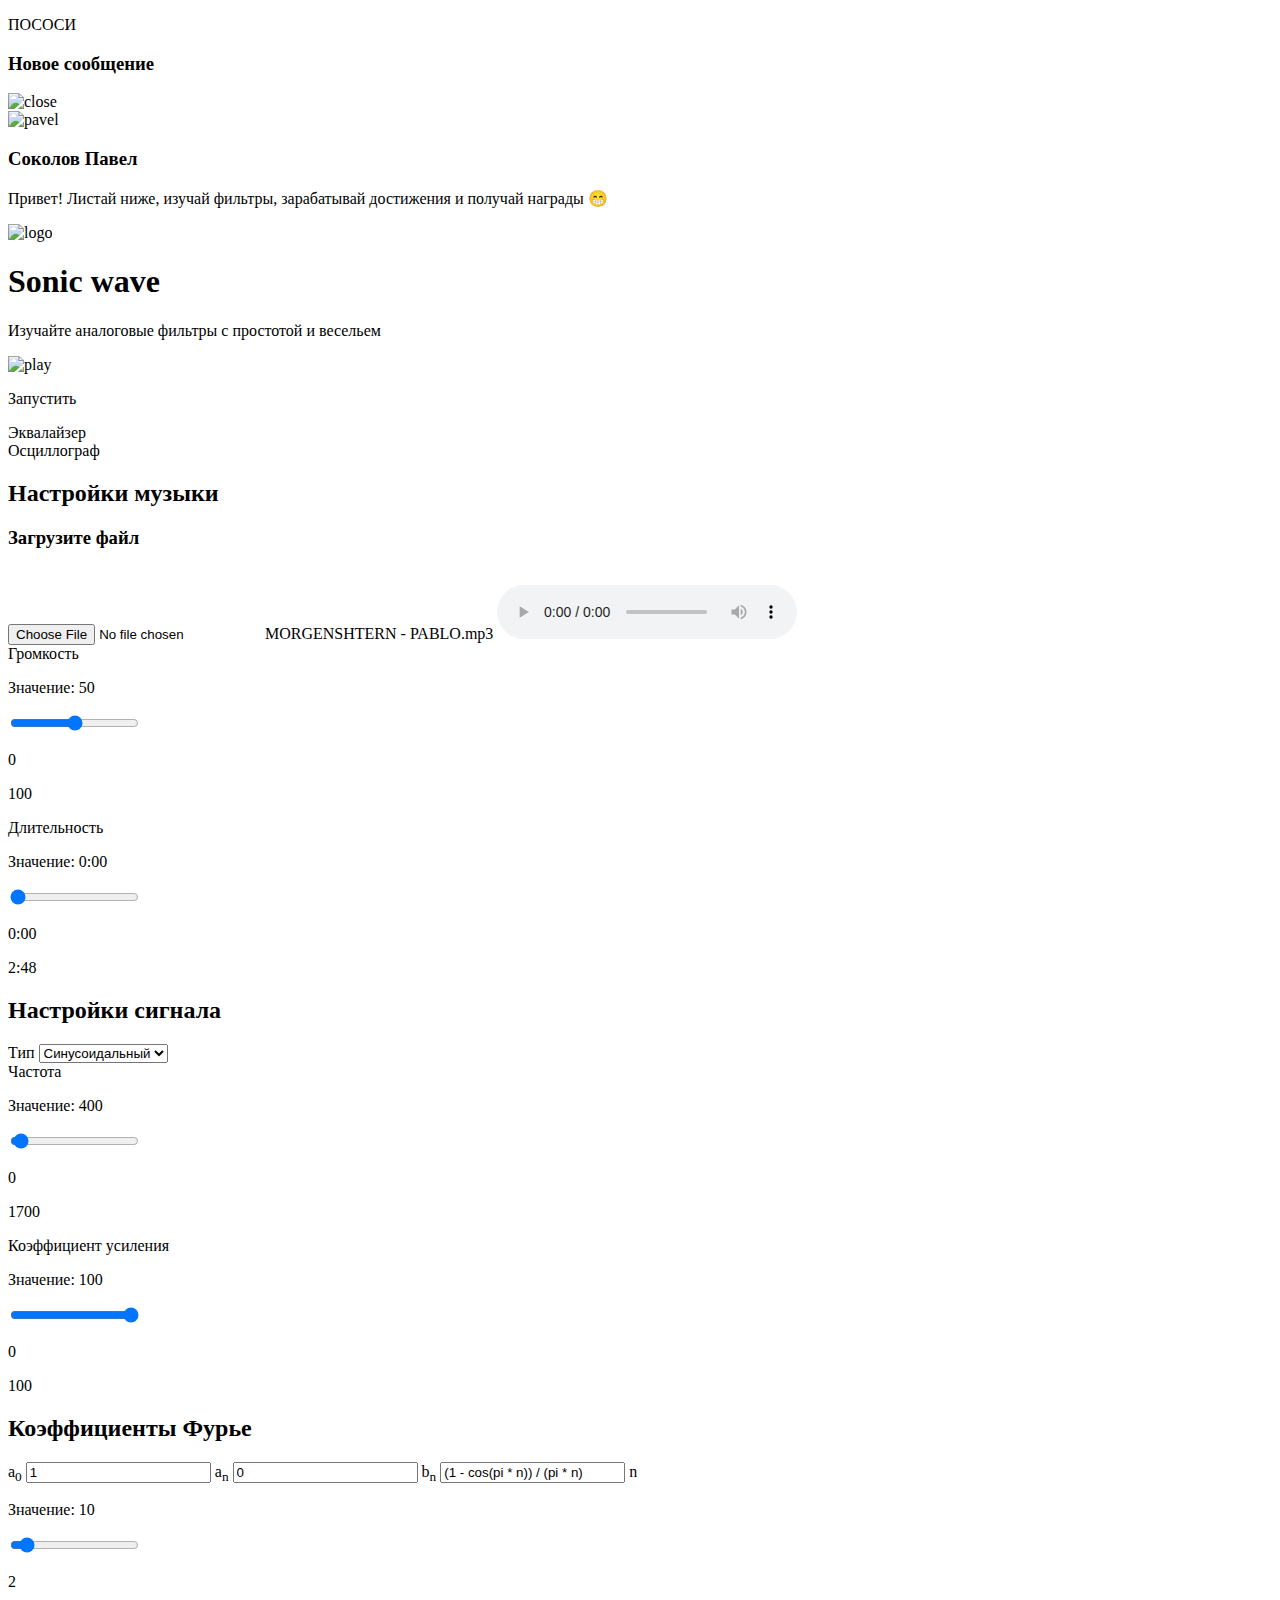
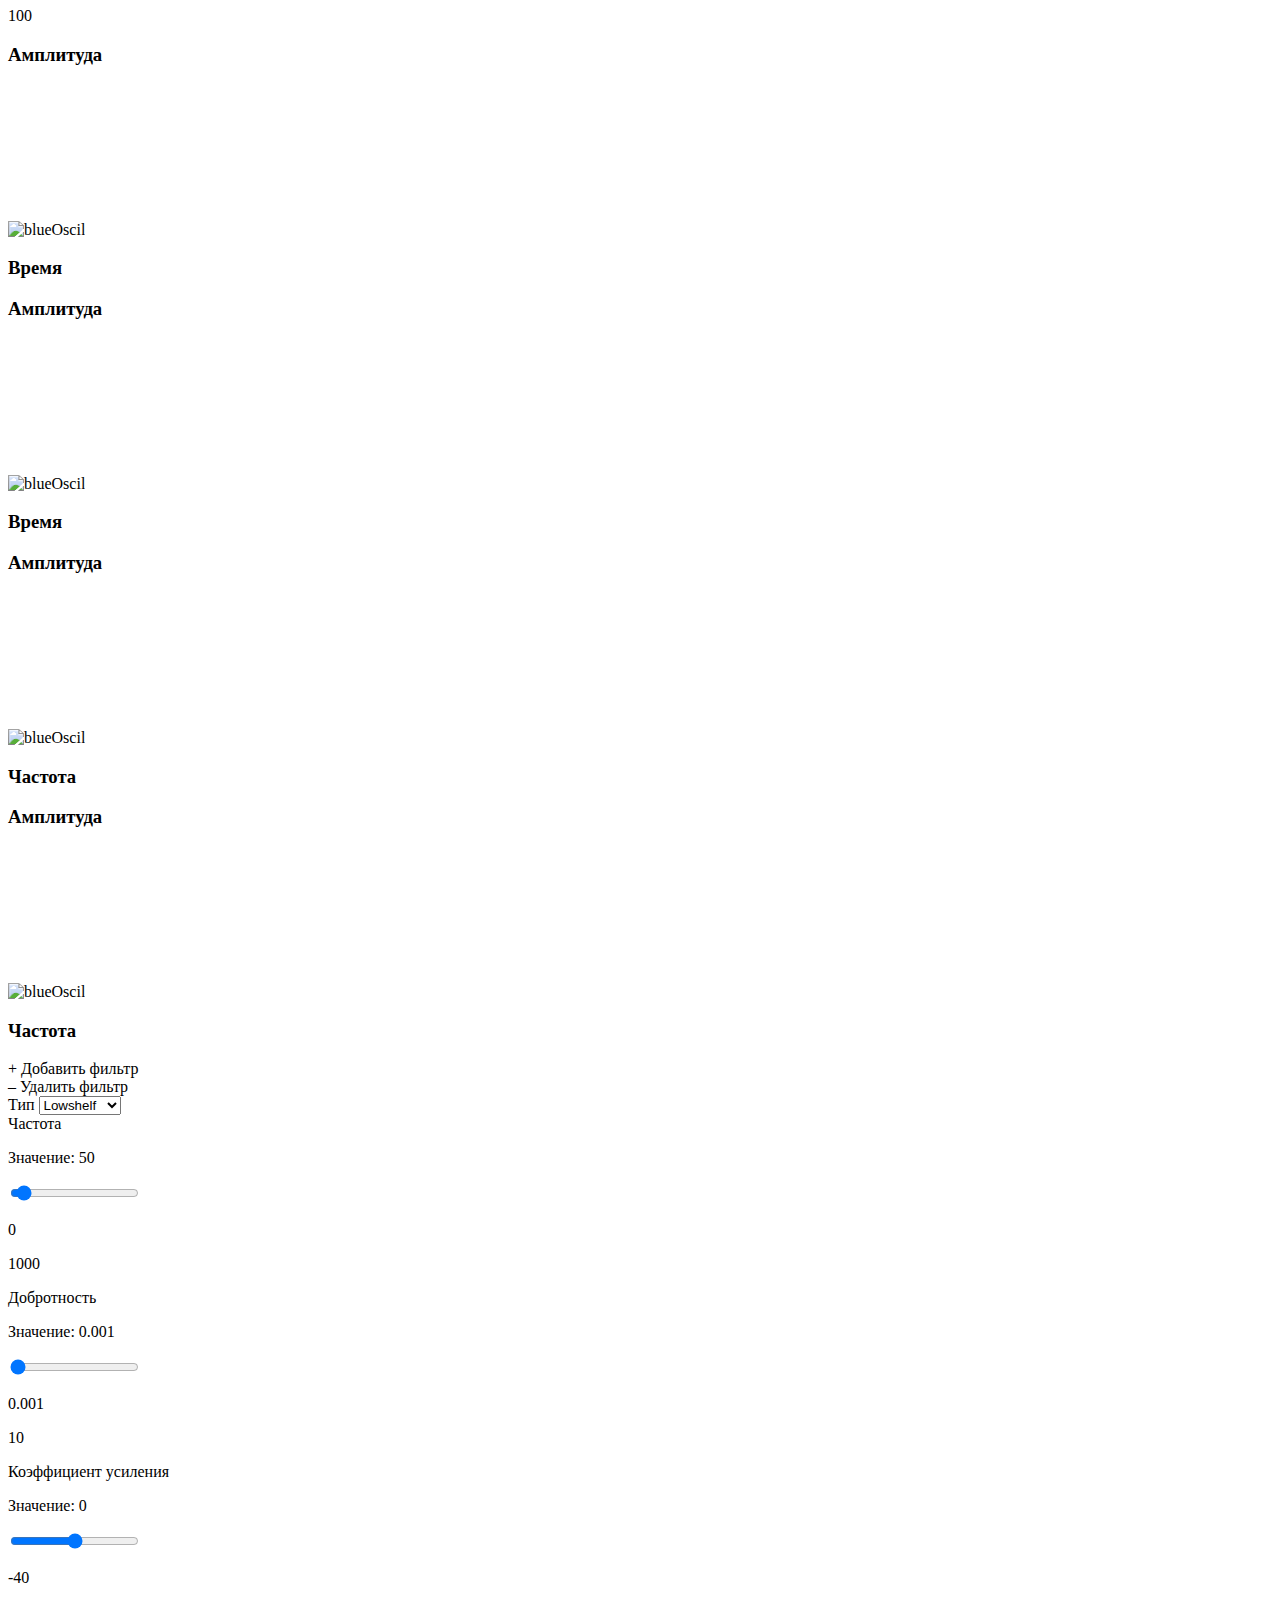
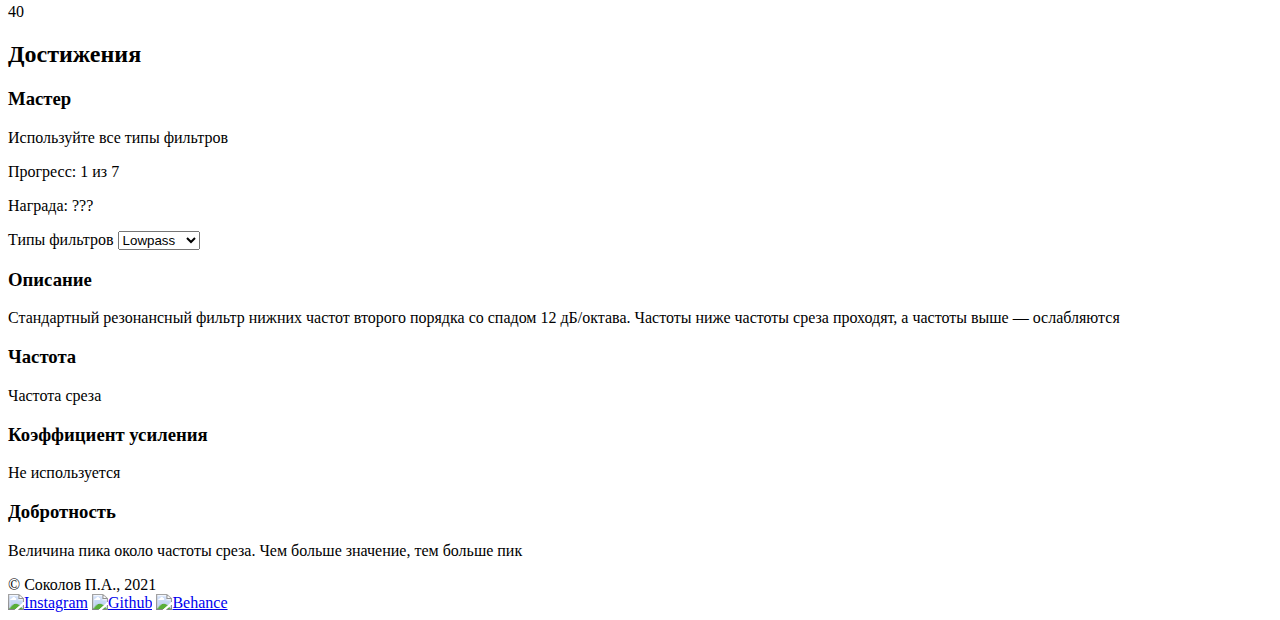
==== commit dd1a798b: "Update index.html" ====
--- a/index.html
+++ b/index.html
@@ -1,309 +1,379 @@
 <!DOCTYPE html>
-<html lang="en">
+<html lang="ru">
 <head>
-    <meta charset="UTF-8">
-    <meta name="viewport" content="width=device-width, initial-scale=1.0">
-    <meta http-equiv="X-UA-Compatible" content="ie=edge">
-    <title>MORGENSHTERN</title>
-    <link rel="icon" href="images/icons/icon.png">
-    
-    <script src="https://ajax.googleapis.com/ajax/libs/jquery/3.5.1/jquery.min.js"></script>
-    <link rel="preconnect" href="https://fonts.gstatic.com">
-	<link href="https://fonts.googleapis.com/css2?family=Balsamiq+Sans&display=swap" rel="stylesheet">
-	<link rel="stylesheet" href="style-dist.css">	
+	<meta charset="UTF-8">
+	<meta name="viewport" content="width=device-width, initial-scale=1.0">
+	<meta http-equiv="Permissions-Policy" content="interest-cohort=()"/>
+	<title>Sonic wave</title>
+	<link rel="stylesheet" href="style/minCSS/reset.css">
+	<link rel="stylesheet" href="style/CSS/style.css">
+	 <link rel="shortcut icon" href="images/favicon.svg" type="image/svg">
 </head>
 <body>
 
-	<header class="header">
-		<div class="container">
-			<div class="header__body" id="header__body">
-				<div class="header__logo">
-					morgenshtern
-				</div>
-				<div class="header__burger">
-					<span></span>
-				</div>
-				<nav class="header__menu">
-					<ul class="header__list">
-						<li>
-							<a href="#home" class="header__link">Home</a>
-						</li>
-						<li>
-							<a href="#gallery" class="header__link">Gallery</a>
-						</li>
-						<li>
-							<a href="#contact__us" class="header__link">Contact us</a>
-						</li>
-						<li>
-							<a href="#links" class="header__link">Links</a>
-						</li>
-						<li>
-							<a href="#popup" class="header__link">Important</a>
-						</li>
-					</ul>
-				</nav>
-			</div>
+	<div class="achiev__popup" id="achievPopup">
+		<p id="popupText">ПОСОСИ</p>
+	</div>
+
+	<div class="message" id="message">
+		<div class="message__title">
+			<h3>Новое сообщение</h3>
+			<img src="images/close.svg" alt="close" id="closeMessage">
 		</div>
-	</header>
-
-
-	<div class="bio" id="home">
-		<div class="container">
-			<div class="bio__body">
-				<div class="chapter" id="chapter__1">
-					<p class="text" id="text__1">Сделал самый прослушиваемый альбом года</p>
-				</div>
-				<div class="chapter" id="chapter__2">
-					<p class="text" id="text__2">Записал самые громкие фиты года</p>
-				</div>
-				<div class="chapter" id="chapter__3">
-					<p class="text" id="text__3">Записал мировой трек с Lil Pump</p>
-				</div>
-				<div class="chapter" id="chapter__4">
-					<p class="text" id="text__18">Заработал за год более 3.000.000 &#36;</p>
-					<p class="text" id="text__17">Попал в список Forbes</p>
-					<p class="text" id="text__16">Стал музыкантом и человеком года</p>
-					<p class="text" id="text__15">Стал женщиной года</p>
-					<p class="text" id="text__14">Стал самым обсуждаемым артистом</p>
-					<p class="text" id="text__13">Самое длинное сольное интервью у Дудя</p>
-				</div>
-				<div class="chapter" id="chapter__5">
-					<div class="song__title">
-						Listen to a last song
-					</div>
-					<div class="song__image" id="logo">
-						<img src="images/skull/main.png" alt="morgen" id="skull">
-						<img src="images/skull/dop.png" alt="jaw" id="jaw">
-					</div>
-					<div class="song__player">
-						<audio src="audio/crystal.mp3" type="audio/mp3" id="audio" preload></audio>
-						<input type="button" name="button" id=button value="Start a Magic">
-					</div>
-				</div>
-				<div class="chapter" id="chapter__6">
-					<p class="text" id="text__4">10 треков возглавили Топ-Чарты</p>
-					<p class="text" id="text__5">Снял 8 клипов, каждый более 10 миллионов просмотров</p>
-					<p class="text" id="text__6">Сделал самый масштабный гив рунета</p>
-					<p class="text" id="text__7">Отвез Новый Мерин в Узбекистан</p>
-					<p class="text" id="text__8">Купил Cadillac Escalade</p>
-					<p class="text" id="text__9">Купил Mercedes Benz S63AMG</p>
-				</div>
-				<div class="chapter" id="chapter__7">
-					<p class="text" id="text__12">Купил ювелирки на 5.000.000 &#8381;</p>
-				</div>
-				<div class="chapter" id="chapter__8">
-					<p class="text" id="text__11">Открыл Ресторан в центре Москвы</p>
-				</div>
-				<div class="chapter" id="chapter__9">
-					<p class="text" id="text__10">Лучший выпуск Вечернего Урганта</p>
-				</div>
+		<div class="message__body">
+			<img src="images/pavel.jpg" alt="pavel">
+			<div class="body__content">
+				<h3>Соколов Павел</h3>
+				<p>Привет! Листай ниже, изучай фильтры, зарабатывай достижения и получай награды 😁</p>
+			</div>
+		</div>
+		
+	</div>
+
+	<div class="container">
+		<div class="grid__container">
+
+			<div class="logo">
+				<img src="images/logo.svg" alt="logo">
+			</div>
+
+			<div class="header">
+				<h1>Sonic wave</h1>
+				<p>Изучайте аналоговые фильтры с простотой и весельем</p>
+			</div>
+
+			<div class="signal">
+				<div class="signal__container">
+					<div class="play__button" id="button">
+						<div class="button">
+							<img src="images/play icon.svg" alt="play" id="buttonImg">
+							<p id="buttonText">Запустить</p>
+						</div>
+					</div>
+
+					<div class="tabs">
+						<div class="equalizer__tab active" id="equalizer">
+							Эквалайзер
+						</div>
+						<div class="oscil__tab" id="oscilloscope">
+							Осциллограф
+						</div>
+					</div>
+
+					
+
+				</div>
+			</div>
+
+			<div class="src__settings">
+				<div class="music__settings" id="music__settings">
+					<h2>
+						Настройки музыки
+					</h2>
+
+					<div class="settings__item">
+						<h3>Загрузите файл</h3>
+
+						<div class="upload__button" id="uploadIcon">
+							<label for="audioFile"><img src="images/upload.svg" alt=""></label>
+						</div>
+						
+						<input type="file" name="audioFile" id="audioFile">
+						<span id="fileName">MORGENSHTERN - PABLO.mp3</span>
+						
+
+						<audio src="audio/MORGENSHTERN - Pablo.mp3" type="audio/mp3" id="audio" preload controls></audio>
+					</div>
+					
+
+					<div class="settings__item">
+						<label for="audioVolume">Громкость</label>
+						<p class="value" id="volumeValue">Значение: 50</p>
+						<input type="range" name="audioVolume" id="audioVolume" min="0" max="100" value="50">
+						<div class="range">
+							<p>0</p>
+							<p>100</p>
+						</div>
+					</div>
+
+					<div class="settings__item">
+						<label for="audioDuration">Длительность</label>
+						<p class="value" id="currentDuration">Значение: 0:00</p>
+						<input type="range" name="audioDuration" id="audioDuration" min="0" max="168" value="0">
+						<div class="range">
+							<p>0:00</p>
+							<p id="durationValue">2:48</p>
+						</div>
+					</div>
+
+				</div>
+
+				<div class="signal__settings" id="main__settings">
+					<h2>
+						Настройки сигнала
+					</h2>
+
+					<div class="settings__item">
+						<label for="signalType">Тип</label>
+						<select name="signalType" id="signalType" size="1">
+							<option value="sine" selected>Синусоидальный</option>
+							<option value="square">Прямоугольный</option>
+							<option value="sawtooth">Пилообразный</option>
+							<option value="triangle">Треугольный</option>
+							<option value="custom">Произвольный</option>
+						</select>
+					</div>
+
+					<div class="settings__item">
+						<label for="signalFreq">Частота</label>
+						<p class="value" id="freqValue">Значение: 400</p>
+						<input type="range" name="signal__freq" id="signalFreq" min="0" max="17000" value="400">
+						<div class="range">
+							<p>0</p>
+							<p>1700</p>
+						</div>
+					</div>
+
+					<div class="settings__item">
+						<label for="signalGain">Коэффициент усиления</label>
+						<p class="value" id="gainValue">Значение: 100</p>
+						<input type="range" name="signal__gain" id="signalGain" min="0" max="100" value="100">
+						<div class="range">
+							<p>0</p>
+							<p>100</p>
+						</div>
+					</div>
+
+					
+				</div>
+
+				<div class="fourier__settings" id="custom__settings">
+					<h2>
+						Коэффициенты Фурье
+					</h2>
+
+					<div class="settings__item">
+						<label for="a0">a<sub>0</sub></label>
+						<input type="text" name="a0" id="a0" value="1">
+						
+						<label for="an">a<sub>n</sub></label>
+						<input type="text" name="an" id="an" value="0">
+						
+						<label for="bn">b<sub>n</sub></label>
+						<input type="text" name="bn" id="bn" value="(1 - cos(pi * n)) / (pi * n)">
+
+						<label for="n">n</label>
+						<p class="value" id="nValue">Значение: 10</p>
+						<input type="range" name="n" id="n" min="2" max="100" value="10">
+						<div class="range">
+							<p>2</p>
+							<p>100</p>
+						</div>
+					</div>
+				</div>
+
+			</div>
+
+			<div class="plot1">
+				<div class="plot__container">
+					<h3>Амплитуда</h3>
+					<div class="plot">
+						<img src="images/blueOscil.png" alt="blueOscil">
+						<canvas id="canvas__0"></canvas>
+					</div>
+					<h3>Время</h3>
+				</div>
+			</div>
+
+			<div class="plot2">
+				<div class="plot__container">
+					<h3>Амплитуда</h3>
+					<div class="plot">
+						<img src="images/orangeOscil.png" alt="blueOscil">
+						<canvas id="canvas__1"></canvas>
+					</div>
+					<h3>Время</h3>
+				</div>
+			</div>
+
+			<div class="plot3">
+				<div class="plot__container">
+					<h3>Амплитуда</h3>
+					<div class="plot">
+						<img src="images/blueOscil.png" alt="blueOscil">
+						<canvas id="canvas__2"></canvas>
+					</div>
+					<h3>Частота</h3>
+				</div>
+			</div>
+
+			<div class="plot4">
+				<div class="plot__container">
+					<h3>Амплитуда</h3>
+					<div class="plot">
+						<img src="images/orangeOscil.png" alt="blueOscil">
+						<canvas id="canvas__3"></canvas>
+					</div>
+					<h3>Частота</h3>
+				</div>
+			</div>
+
+			<div class="filters">
+				<div class="filter__buttons">
+					<div id="addFilter" class="add__filter">
+						+ Добавить фильтр
+					</div>
+					<div id="deleteFilter" class="add__filter">
+						– Удалить фильтр
+					</div>
+				</div>
+				<div class="filter__items" id="filters">
+					<div class="filter__settings" id="filter__0">
+						<div class="filter__settings__item">
+							<label for="filterType">Тип</label>
+							<select name="filterType" id="filterType__0" size="1">
+								<option value="lowpass">Lowpass</option>
+								<option value="highpass">Highpass</option>
+								<option value="bandpass">Bandpass</option>
+								<option value="lowshelf" selected>Lowshelf</option>
+								<option value="highshelf">Highshelf</option>
+								<option value="peaking">Peaking</option>
+								<option value="notch">Notch</option>
+							</select>
+						</div>
+						<div class="filter__settings__item">
+							<label for="signalFreq">Частота</label>
+							<p class="value" id="freqValue__0">Значение: 50</p>
+							<input type="range" name="filter__freq" id="filterFreq__0" min="0" max="1000" value="50">
+							<div class="range">
+								<p>0</p>
+								<p>1000</p>
+							</div>
+						</div>
+						<div class="filter__settings__item">
+							<label for="filterQ">Добротность</label>
+							<p class="value" id="QValue__0">Значение: 0.001</p>
+							<input type="range" name="filter__Q" id="filterQ__0" min="1" max="10000" value="1">
+							<div class="range">
+								<p>0.001</p>
+								<p>10</p>
+							</div>
+						</div>
+						<div class="filter__settings__item">
+							<label for="signalGain">Коэффициент усиления</label>
+							<p class="value" id="gainValue__0">Значение: 0</p>
+							<input type="range" name="filter__gain" id="filterGain__0" min="-40" max="40" value="0">
+							<div class="range">
+								<p>-40</p>
+								<p>40</p>
+							</div>
+						</div>
+					</div>
+				</div>
+			</div>
+
+			<div class="achiev">
+				<div class="achiev__container">
+					<div class="achiev__header">
+						<h2>Достижения</h2>
+					</div>
+					<div class="achiev__body">
+						<div class="achiev__element">
+							<h3>
+								Мастер
+							</h3>
+							<p>
+								Используйте все типы фильтров
+							</p>
+							<p id="achievCount">
+								Прогресс: 1 из 7
+							</p>
+							<p>
+								Награда: ???
+							</p>
+						</div>
+						<div class="achiev__element">
+							
+						</div>
+						<div class="achiev__element">
+							
+						</div>
+					</div>
+				</div>
+			</div>
+
+			<div class="filter__manual">
+				<div class="manual__container">
+					<div class="manual__header">
+						<label for="manualFilter">Типы фильтров</label>
+						<select name="manualFilter" id="manualFilter" size="1">
+							<option value="lowpass" selected>Lowpass</option>
+							<option value="highpass">Highpass</option>
+							<option value="bandpass">Bandpass</option>
+							<option value="notch">Notch</option>
+							<option value="lowshelf">Lowshelf</option>
+							<option value="highshelf">Highshelf</option>
+							<option value="peaking">Peaking</option>
+						</select>
+					</div>
+					<div class="descr">
+						<div class="descr__column">
+							<h3>
+								Описание
+							</h3>
+							<p id="descrHelp">
+								Стандартный резонансный фильтр нижних частот второго порядка со спадом 12 дБ/октава. Частоты ниже частоты среза проходят, а частоты выше — ослабляются
+							</p>
+							<h3>
+								Частота
+							</h3>
+							<p id="freqHelp">
+								Частота среза
+							</p>
+						</div>
+						<div class="descr__column">
+							<h3>
+								Коэффициент усиления
+							</h3>
+							<p id="gainHelp">
+								Не используется
+							</p>
+							<h3>
+								Добротность
+							</h3>
+							<p id="QHelp">
+								Величина пика около частоты среза. Чем больше значение, тем больше пик
+							</p>
+						</div>
+					</div>
+					
+
+				</div>
+			</div>
+
+			<div class="footer1">
+
+			</div>
+
+			<div class="footer2">	
+				&#169; Соколов П.А., 2021
+			</div>
+
+			<div class="footer3">
+
+				<a href="https://www.instagram.com/pavelgrafit/" target="_blank"><img src="images/inst logo.svg" alt="Instagram"></a>
+				<a href="https://github.com/pavelgrafit/" target="_blank"><img src="images/github logo.svg" alt="Github"></a>
+				<a href="https://www.behance.net/pavelgrafit" target="_blank"><img src="images/behance logo.svg" alt="Behance"></a>
+
 			</div>
 		</div>
 	</div>
 
 
-	<div class="bass">
-		<!-- <div class="container"> -->
-			<div class="bass__body" id="bass__body">
-				<div class="bass__rect" id="rect__1"></div>
-				<div class="bass__rect" id="rect__2"></div>
-				<div class="bass__rect" id="rect__3"></div>
-				<div class="bass__rect" id="rect__4"></div>
-				<div class="bass__rect" id="rect__5"></div>
-				<div class="bass__rect" id="rect__6"></div>
-				<div class="bass__rect" id="rect__7"></div>
-				<div class="bass__rect" id="rect__8"></div>
-				<div class="bass__rect" id="rect__9"></div>
-				<div class="bass__rect" id="rect__10"></div>
-				<div class="bass__rect" id="rect__11"></div>
-				<div class="bass__rect" id="rect__12"></div>
-				<div class="bass__rect" id="rect__13"></div>
-				<div class="bass__rect" id="rect__14"></div>
-				<div class="bass__rect" id="rect__15"></div>
-				<div class="bass__rect" id="rect__16"></div>
-			</div>
-		<!-- </div> -->
-	</div>
-
-
-	<div class="gallery">
-		<span id="gallery"></span>
-		<div class="container">
-			<div class="gallery__body">
-				<div class="gallery__title">
-					Gallery
-				</div>
-				<div class="gallery__grid">
-					<div class="gallery__item">
-						<div class="item__title">
-							<a href="https://www.instagram.com/morgen_shtern/" target="_black"><img src="images/icons/logo.jpg" alt="icon"></a>
-							<p><span class="gallery__bold">morgen_shtern</span></p>
-						</div>
-						<div class="item__image">
-							<a href="https://www.instagram.com/p/CKML3cQrWjJ/" target="_blank"><img src="images/inst/1.jpg" alt="The First Image"></a>
-						</div>
-						<div class="item__description">
-							<p>864 416 likes</p>
-							<p><span class="gallery__bold">morgen_shtern</span> &#127964;&#65039;&#127797;&#128042;</p>
-							<p>View all 5 504 comments</p>
-						</div>
-					</div>
-					<div class="gallery__item">
-						<div class="item__title">
-							<a href="https://www.instagram.com/morgen_shtern/" target="_black"><img src="images/icons/logo.jpg" alt="icon"></a>
-							<p><span class="gallery__bold">morgen_shtern</span></p>
-						</div>
-						<div class="item__image">
-							<a href="https://www.instagram.com/p/CKCvJrrrQeZ/" target="_blank"><img src="images/inst/2.jpg" alt="The Second Image"></a>
-						</div>
-						<div class="item__description">
-							<p>834 433 likes</p>
-							<p><span class="gallery__bold">morgen_shtern</span> чёрный рол ройс забирает джек пот</p>
-							<p>View all 5 089 comments</p>
-						</div>
-					</div>
-					<div class="gallery__item">
-						<div class="item__title">
-							<a href="https://www.instagram.com/morgen_shtern/" target="_black"><img src="images/icons/logo.jpg" alt="icon"></a>
-							<p><span class="gallery__bold">morgen_shtern</span></p>
-						</div>
-						<div class="item__image">
-							<a href="https://www.instagram.com/p/CJn4EsKrzx3/" target="_blank"><img src="images/inst/3.jpg" alt="The Third Image"></a>
-						</div>
-						<div class="item__description">
-							<p>769 495 likes</p>
-							<p><span class="gallery__bold">morgen_shtern</span> ну че все по красоте залетели в 2021?</p>
-							<p>View all 4 154 comments</p>
-						</div>
-					</div>
-					<div class="gallery__item">
-						<div class="item__title">
-							<a href="https://www.instagram.com/morgen_shtern/" target="_black"><img src="images/icons/logo.jpg" alt="icon"></a>
-							<p><span class="gallery__bold">morgen_shtern</span></p>
-						</div>
-						<div class="item__image">
-							<a href="https://www.instagram.com/p/CJd1M2jrtjX/" target="_blank"><img src="images/inst/4.jpg" alt="The Fourth Image"></a>
-						</div>
-						<div class="item__description">
-							<p>837 789 likes</p>
-							<p><span class="gallery__bold">morgen_shtern</span> с праздником, сынки &#128118; 2020 был трудным.. хотя нет)</p>
-							<p>View all 4 790 comments</p>
-						</div>
-					</div>
-					<div class="gallery__item">
-						<div class="item__title">
-							<a href="https://www.instagram.com/morgen_shtern/" target="_black"><img src="images/icons/logo.jpg" alt="icon"></a>
-							<p><span class="gallery__bold">morgen_shtern</span></p>
-						</div>
-						<div class="item__image">
-							<a href="https://www.instagram.com/p/CJOUKuBr6Mc/" target="_blank"><img src="images/inst/5.jpg" alt="The Fifth Image"></a>
-						</div>
-						<div class="item__description">
-							<p>505 897 likes</p>
-							<p><span class="gallery__bold">morgen_shtern</span> ой девачкиии прикупил подарков себе и своей биач в голд эппл &#129321;</p>
-							<p>View all 1 479 comments</p>
-						</div>
-					</div>
-					<div class="gallery__item">
-						<div class="item__title">
-							<a href="https://www.instagram.com/morgen_shtern/" target="_black"><img src="images/icons/logo.jpg" alt="icon"></a>
-							<p><span class="gallery__bold">morgen_shtern</span></p>
-						</div>
-						<div class="item__image">
-							<a href="https://www.instagram.com/p/CI7u2WlnOA5/" target="_blank"><img src="images/inst/6.jpg" alt="The Sixth Image"></a>
-						</div>
-						<div class="item__description">
-							<p>569 530 likes</p>
-							<p><span class="gallery__bold">morgen_shtern</span> первый счастливчик, который укатит на северный полюс уже найден &#129395;</p>
-							<p>View all 3 048 comments</p>
-						</div>
-					</div>
-				</div>
-			</div>
-		</div>
-	</div>
-
-
-
-
-
-	<div class="feedback">
-		<span id="contact__us"></span>
-		<div class="container">
-			<div class="feedback__body">
-				<div class="feedback__title">
-					Contact Us
-				</div>
-				<!-- "mailto:pavelgrafit@mail.ru?subject=Important!&body=name" enctype="text/plain" -->
-				<form action="https://formspree.io/f/xknpyage" class="feedback__form" method="post" required>
-					<div class="form__title">
-						Give us a feedback
-					</div>
-					<input type="text" name="name" placeholder="Full Name" required>
-					<input type="email" name="email" placeholder="Email" required>
-					<input type="tel" name="tel" placeholder="Phone Number" required>
-					<textarea name="message" id="message" placeholder="Your message" required></textarea>
-					<div class="check">
-						<input type="checkbox" id="checkbox" required>
-						<label for="checkbox">I accept the terms & conditions</label>
-					</div>
-					<input type="submit" name="submit" value="SEND">
-				</form>
-			</div>
-		</div>
-	</div>
-
-
-
-	<footer class="footer" id="links">
-		<div class="container">
-			<div class="footer__body">
-				<div class="footer__title">
-					Links
-				</div>
-				<ul class="footer__list">
-					<il>
-						<a href="https://www.instagram.com/morgen_shtern/" class="footer__link" target="_blank"><img src="images/icons/inst.png" alt="Instagram"></a>
-					</il>
-					<il>
-						<a href="https://open.spotify.com/artist/0XNKQFs2Ewb3y0VsFUFc5l" class="footer__link" target="_blank"><img src="images/icons/spotify.png" alt="Sporify"></a>
-					</il>
-					<il>
-						<a href="https://music.apple.com/ru/artist/morgenshtern/1371400021" class="footer__link" target="_blank"><img src="images/icons/applemusic.png" alt="Apple Music"></a>
-					</il>
-					<il>
-						<a href="https://music.yandex.ru/artist/5781113" class="footer__link" target="_blank"><img src="images/icons/yandex.png" alt="Yandex Music"></a>
-					</il>
-					<il>
-						<a href="https://vk.com/artist/morgenshtern" class="footer__link" target="_blank"><img src="images/icons/vk.png" alt="VK"></a>
-					</il>
-				</ul>
-			</div>
-		</div>
-	</footer>
-
-
-
-
-	<div id="popup" class="popup">
-		<a href="##" class="popup__area"></a>
-		<div class="popup__body">
-			<div class="popup__content">
-				<a href="##" class="popup__close">&#10005;</a>
-				<div class="popup__title">
-					pavelgrafit.github.io
-				</div>
-				<div class="popup__text">
-					<p>Данный сайт создан исключительно в целях обучения и не использует авторские материалы в коммерческих целях</p>
-					<p>pavelgrafit, 2021, <a href="https://www.instagram.com/pavelgrafit/" target="_blank">Instagram</a> <a href="https://vk.com/pavelgrafit" target="_blank">VK</a> <a href="http://github.com/pavelgrafit/" target="_blank">Github</a></p>
-				</div>
-			</div>
-		</div>
-	</div>
-
-
-	<script type="text/javascript" src="burger-dist.js"></script>
-    <script type="text/javascript" src="script-dist.js"></script>
-    <script src="https://code.jquery.com/jquery-3.2.1.slim.min.js" integrity="sha384-KJ3o2DKtIkvYIK3UENzmM7KCkRr/rE9/Qpg6aAZGJwFDMVNA/GpGFF93hXpG5KkN" crossorigin="anonymous"></script>
+
 </body>
+
+<script type="text/javascript" src="script/script.js"></script>
+<script src="https://unpkg.com/mathjs@9.3.2/lib/browser/math.js"></script>
+
 </html>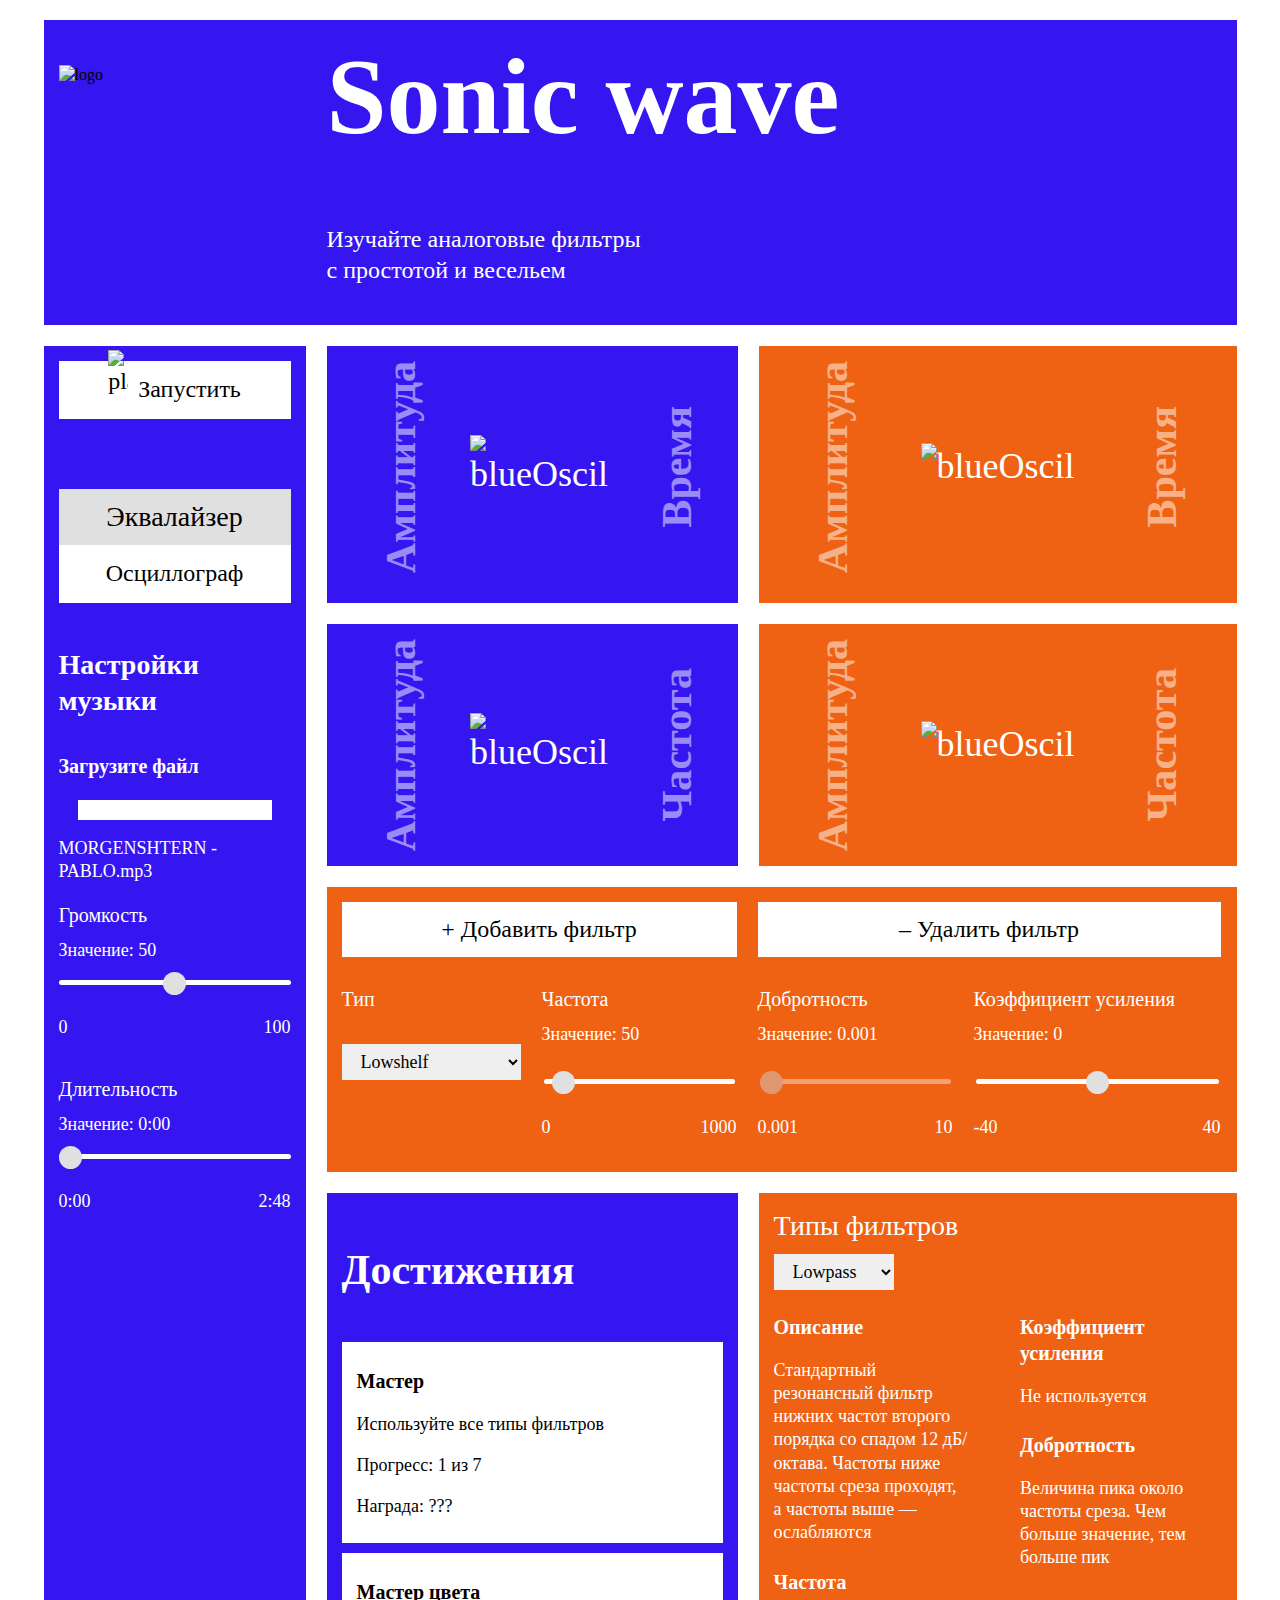
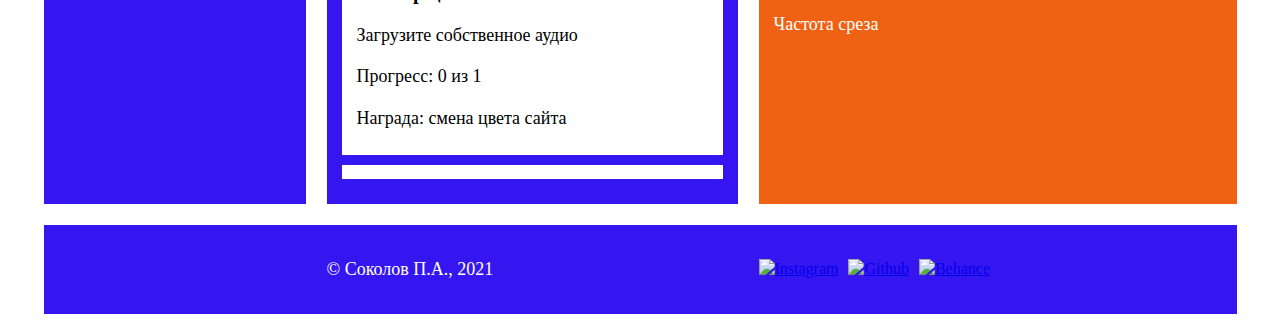
==== commit 72bdfd62: "Финал" ====
--- a/index.html
+++ b/index.html
@@ -293,7 +293,18 @@
 							</p>
 						</div>
 						<div class="achiev__element">
-							
+							<h3>
+								Мастер цвета
+							</h3>
+							<p>
+								Загрузите собственное аудио
+							</p>
+							<p id="achievCount">
+								Прогресс: 0 из 1
+							</p>
+							<p>
+								Награда: смена цвета сайта
+							</p>
 						</div>
 						<div class="achiev__element">
 							
--- a/style/CSS/style.css
+++ b/style/CSS/style.css
@@ -0,0 +1,843 @@
+@font-face {
+  font-family: "AkzBold";
+  src: url("../../font/AkzidenzGroteskPro-Bold.woff2") format("woff2"), url("../../font/AkzidenzGroteskPro-Bold.woff") format("woff"), url("../../font/AkzidenzGroteskPro-Bold.eot") format("eot"), url("../../font/AkzidenzGroteskPro-Bold.ttf") format("ttf");
+}
+@font-face {
+  font-family: "AkzSuper";
+  src: url("../../font/AkzidenzGroteskPro-Super.woff2") format("woff2"), url("../../font/AkzidenzGroteskPro-Super.woff") format("woff"), url("../../font/AkzidenzGroteskPro-Super.eot") format("eot"), url("../../font/AkzidenzGroteskPro-Super.ttf") format("ttf");
+}
+@font-face {
+  font-family: "AkzRegular";
+  src: url("../../font/AkzidenzGroteskPro-Regular.woff2") format("woff2"), url("../../font/AkzidenzGroteskPro-Regular.woff") format("woff"), url("../../font/AkzidenzGroteskPro-Regular.eot") format("eot"), url("../../font/AkzidenzGroteskPro-Regular.ttf") format("ttf");
+}
+.container {
+  font-family: "AkzBold";
+  margin-top: 20px;
+  margin-bottom: 20px;
+  display: -webkit-box;
+  display: -ms-flexbox;
+  display: flex;
+  -webkit-box-pack: center;
+      -ms-flex-pack: center;
+          justify-content: center;
+  -webkit-box-align: center;
+      -ms-flex-align: center;
+          align-items: center;
+}
+.container .grid__container {
+  display: -ms-grid;
+  display: grid;
+  -ms-grid-columns: 262px 21px 195px 21px 195px 21px 195px 21px 262px;
+  grid-template-columns: 262px 195px 195px 195px 262px;
+  -ms-grid-rows: auto;
+  grid-template-rows: auto;
+  grid-gap: 21px;
+      grid-template-areas: "logo header header header header" "signal plot1 plot1 plot2 plot2" "src__settings plot3 plot3 plot4 plot4" "src__settings filters filters filters filters" "src__settings achiev achiev filter__manual filter__manual" "footer1 footer2 footer2 footer3 footer3";
+}
+.container .grid__container .logo {
+  -ms-grid-row: 1;
+  -ms-grid-column: 1;
+  grid-area: logo;
+  background-color: #3516F0;
+  margin-right: -21px;
+}
+.container .grid__container .logo img {
+  width: 80px;
+  padding-left: 15px;
+  padding-top: 45px;
+}
+.container .grid__container .header {
+  -ms-grid-row: 1;
+  -ms-grid-column: 3;
+  -ms-grid-column-span: 7;
+  grid-area: header;
+  background-color: #3516F0;
+  color: #fff;
+}
+.container .grid__container .header h1 {
+  font-size: 108px;
+  margin-top: 7px;
+  font-family: "AkzSuper";
+}
+.container .grid__container .header p {
+  font-size: 24px;
+  padding-bottom: 15px;
+  margin-top: -15px;
+  font-family: "AkzRegular";
+  width: 330px;
+  line-height: 129%;
+}
+.container .grid__container * {
+  line-height: 129%;
+}
+.container .grid__container input {
+  -webkit-box-sizing: border-box;
+          box-sizing: border-box;
+}
+.container .grid__container .signal {
+  -ms-grid-row: 3;
+  -ms-grid-column: 1;
+  grid-area: signal;
+  background-color: #3516F0;
+}
+.container .grid__container .signal .signal__container {
+  margin: 15px;
+  margin-bottom: 0;
+  display: -webkit-box;
+  display: -ms-flexbox;
+  display: flex;
+  -webkit-box-orient: vertical;
+  -webkit-box-direction: normal;
+      -ms-flex-direction: column;
+          flex-direction: column;
+  -webkit-box-align: center;
+      -ms-flex-align: center;
+          align-items: center;
+}
+.container .grid__container .signal .signal__container .tabs {
+  display: -webkit-box;
+  display: -ms-flexbox;
+  display: flex;
+  -webkit-box-orient: vertical;
+  -webkit-box-direction: normal;
+      -ms-flex-direction: column;
+          flex-direction: column;
+  -webkit-box-align: center;
+      -ms-flex-align: center;
+          align-items: center;
+  font-family: "AkzSuper";
+  font-size: 24px;
+  width: 100%;
+  cursor: pointer;
+  margin-top: 70px;
+}
+.container .grid__container .signal .signal__container .tabs .equalizer__tab {
+  width: 100%;
+  background-color: #fff;
+  text-align: center;
+  height: 56px;
+  display: -webkit-box;
+  display: -ms-flexbox;
+  display: flex;
+  -webkit-box-pack: center;
+      -ms-flex-pack: center;
+          justify-content: center;
+  -webkit-box-align: center;
+      -ms-flex-align: center;
+          align-items: center;
+}
+.container .grid__container .signal .signal__container .tabs .equalizer__tab:hover {
+  -webkit-transform: scale(1.05);
+      -ms-transform: scale(1.05);
+          transform: scale(1.05);
+}
+.container .grid__container .signal .signal__container .tabs .equalizer__tab.active {
+  background-color: #E0E0E0;
+  font-size: 28px;
+}
+.container .grid__container .signal .signal__container .tabs .oscil__tab {
+  width: 100%;
+  background-color: #fff;
+  text-align: center;
+  height: 58px;
+  display: -webkit-box;
+  display: -ms-flexbox;
+  display: flex;
+  -webkit-box-pack: center;
+      -ms-flex-pack: center;
+          justify-content: center;
+  -webkit-box-align: center;
+      -ms-flex-align: center;
+          align-items: center;
+}
+.container .grid__container .signal .signal__container .tabs .oscil__tab:hover {
+  -webkit-transform: scale(1.05);
+      -ms-transform: scale(1.05);
+          transform: scale(1.05);
+}
+.container .grid__container .signal .signal__container .tabs .oscil__tab.active {
+  background-color: #E0E0E0;
+  font-size: 28px;
+}
+.container .grid__container .signal .signal__container .play__button {
+  width: 100%;
+  height: 58px;
+  background-color: #fff;
+  display: -webkit-box;
+  display: -ms-flexbox;
+  display: flex;
+  -webkit-box-pack: center;
+      -ms-flex-pack: center;
+          justify-content: center;
+  -webkit-box-align: center;
+      -ms-flex-align: center;
+          align-items: center;
+  cursor: pointer;
+}
+.container .grid__container .signal .signal__container .play__button .button {
+  display: -webkit-box;
+  display: -ms-flexbox;
+  display: flex;
+  -webkit-box-orient: horizontal;
+  -webkit-box-direction: normal;
+      -ms-flex-direction: row;
+          flex-direction: row;
+  font-size: 24px;
+  font-family: "AkzSuper";
+}
+.container .grid__container .signal .signal__container .play__button .button img {
+  margin-right: 10px;
+  width: 20px;
+}
+.container .grid__container .signal .signal__container .play__button:hover {
+  -webkit-transform: scale(1.05);
+      -ms-transform: scale(1.05);
+          transform: scale(1.05);
+}
+.container .grid__container .src__settings {
+  -ms-grid-row: 5;
+  -ms-grid-row-span: 5;
+  -ms-grid-column: 1;
+  grid-area: src__settings;
+  background-color: #3516F0;
+  margin-top: -21px;
+  padding-top: 21px;
+  padding-left: 15px;
+  padding-right: 15px;
+  color: #fff;
+}
+.container .grid__container .src__settings h2 {
+  font-family: "AkzSuper";
+  font-size: 28px;
+  margin-bottom: 15px;
+  line-height: 129%;
+}
+.container .grid__container .src__settings input {
+  display: block;
+  width: 100%;
+  margin-top: 13px;
+  margin-bottom: 13px;
+  margin-left: 0;
+  margin-right: 0;
+}
+.container .grid__container .src__settings select {
+  width: 100%;
+  margin-top: 10px;
+  font-family: "AkzRegular";
+  font-size: 18px;
+  padding: 7px 15px;
+  outline: none;
+  cursor: pointer;
+  border: none;
+  -webkit-box-sizing: border-box;
+          box-sizing: border-box;
+}
+.container .grid__container .src__settings label {
+  font-size: 20px;
+  font-family: "AkzBold";
+}
+.container .grid__container .src__settings p {
+  font-family: "AkzRegular";
+  font-size: 18px;
+}
+.container .grid__container .src__settings .settings__item {
+  margin-bottom: 20px;
+}
+.container .grid__container .src__settings .settings__item .value {
+  margin-top: 10px;
+}
+.container .grid__container .src__settings .settings__item .range {
+  display: -webkit-box;
+  display: -ms-flexbox;
+  display: flex;
+  -webkit-box-orient: horizontal;
+  -webkit-box-direction: normal;
+      -ms-flex-direction: row;
+          flex-direction: row;
+  -webkit-box-pack: justify;
+      -ms-flex-pack: justify;
+          justify-content: space-between;
+  -webkit-box-align: center;
+      -ms-flex-align: center;
+          align-items: center;
+}
+.container .grid__container .src__settings .settings__item:last-of-type {
+  margin-bottom: 0;
+}
+.container .grid__container .src__settings .signal__settings {
+  display: -webkit-box;
+  display: -ms-flexbox;
+  display: flex;
+  -webkit-box-orient: vertical;
+  -webkit-box-direction: normal;
+      -ms-flex-direction: column;
+          flex-direction: column;
+}
+.container .grid__container .src__settings .fourier__settings {
+  display: -webkit-box;
+  display: -ms-flexbox;
+  display: flex;
+  -webkit-box-orient: vertical;
+  -webkit-box-direction: normal;
+      -ms-flex-direction: column;
+          flex-direction: column;
+}
+.container .grid__container .src__settings .fourier__settings h2 {
+  margin-top: 30px;
+}
+.container .grid__container .src__settings .fourier__settings input[type=text] {
+  -webkit-box-sizing: border-box;
+          box-sizing: border-box;
+  margin-top: 10px;
+  margin-bottom: 20px;
+  padding: 7px 15px;
+  font-family: "AkzRegular";
+  font-size: 18px;
+  border: none;
+  outline: none;
+  display: block;
+}
+.container .grid__container .src__settings #custom__settings {
+  display: none;
+  margin-bottom: 30px;
+}
+.container .grid__container .src__settings #main__settings {
+  display: none;
+}
+.container .grid__container .src__settings .music__settings {
+  display: -webkit-box;
+  display: -ms-flexbox;
+  display: flex;
+  -webkit-box-orient: vertical;
+  -webkit-box-direction: normal;
+      -ms-flex-direction: column;
+          flex-direction: column;
+}
+.container .grid__container .src__settings .music__settings h2 {
+  line-height: 129%;
+}
+.container .grid__container .src__settings .music__settings h3 {
+  font-family: "AkzBold";
+  font-size: 20px;
+}
+.container .grid__container .src__settings .music__settings .upload__button {
+  display: -webkit-box;
+  display: -ms-flexbox;
+  display: flex;
+  -webkit-box-pack: center;
+      -ms-flex-pack: center;
+          justify-content: center;
+  -webkit-box-align: center;
+      -ms-flex-align: center;
+          align-items: center;
+  margin-top: 10px;
+  margin-bottom: 10px;
+}
+.container .grid__container .src__settings .music__settings .upload__button img {
+  width: 38px;
+  cursor: pointer;
+  padding: 10px 97px;
+  background-color: #fff;
+}
+.container .grid__container .src__settings .music__settings .upload__button:hover {
+  -webkit-transform: scale(1.05);
+      -ms-transform: scale(1.05);
+          transform: scale(1.05);
+}
+.container .grid__container .src__settings .music__settings input[type=file] {
+  display: none;
+}
+.container .grid__container .src__settings .music__settings audio {
+  display: none;
+}
+.container .grid__container .src__settings .music__settings span {
+  font-family: "AkzRegular";
+  font-size: 18px;
+}
+.container .grid__container .src__settings .music__settings .settings__item p {
+  font-family: "AkzRegular";
+  font-size: 18px;
+}
+.container .grid__container .plot1 {
+  -ms-grid-row: 3;
+  -ms-grid-column: 3;
+  -ms-grid-column-span: 3;
+  grid-area: plot1;
+  background-color: #3516F0;
+}
+.container .grid__container .plot2 {
+  -ms-grid-row: 3;
+  -ms-grid-column: 7;
+  -ms-grid-column-span: 3;
+  grid-area: plot2;
+  background-color: #EF6213;
+}
+.container .grid__container .plot3 {
+  -ms-grid-row: 5;
+  -ms-grid-column: 3;
+  -ms-grid-column-span: 3;
+  grid-area: plot3;
+  background-color: #3516F0;
+}
+.container .grid__container .plot4 {
+  -ms-grid-row: 5;
+  -ms-grid-column: 7;
+  -ms-grid-column-span: 3;
+  grid-area: plot4;
+  background-color: #EF6213;
+}
+.container .grid__container .filters {
+  -ms-grid-row: 7;
+  -ms-grid-column: 3;
+  -ms-grid-column-span: 7;
+  grid-area: filters;
+  background-color: #EF6213;
+}
+.container .grid__container .filters .filter__buttons {
+  display: -webkit-box;
+  display: -ms-flexbox;
+  display: flex;
+  -webkit-box-orient: horizontal;
+  -webkit-box-direction: normal;
+      -ms-flex-direction: row;
+          flex-direction: row;
+  margin: 15px;
+}
+.container .grid__container .filters .filter__buttons .add__filter {
+  text-align: center;
+  padding-top: 12px;
+  padding-bottom: 12px;
+  background-color: #fff;
+  font-family: "AkzSuper";
+  font-size: 24px;
+  cursor: pointer;
+}
+.container .grid__container .filters .filter__buttons #addFilter {
+  margin-right: 21px;
+  width: 395px;
+}
+.container .grid__container .filters .filter__buttons #deleteFilter {
+  width: 463px;
+}
+.container .grid__container .filters .filter__buttons .add__filter:hover {
+  -webkit-transform: scale(1.03);
+      -ms-transform: scale(1.03);
+          transform: scale(1.03);
+}
+.container .grid__container .filters .filter__items {
+  display: -webkit-box;
+  display: -ms-flexbox;
+  display: flex;
+  -webkit-box-orient: vertical;
+  -webkit-box-direction: normal;
+      -ms-flex-direction: column;
+          flex-direction: column;
+}
+.container .grid__container .filters .filter__items .filter__settings {
+  display: -webkit-box;
+  display: -ms-flexbox;
+  display: flex;
+  -webkit-box-orient: horizontal;
+  -webkit-box-direction: normal;
+      -ms-flex-direction: row;
+          flex-direction: row;
+  -webkit-box-align: start;
+      -ms-flex-align: start;
+          align-items: flex-start;
+  margin-top: 15px;
+  margin-bottom: 15px;
+}
+.container .grid__container .filters .filter__items .filter__settings .filter__settings__item {
+  display: -webkit-box;
+  display: -ms-flexbox;
+  display: flex;
+  -webkit-box-orient: vertical;
+  -webkit-box-direction: normal;
+      -ms-flex-direction: column;
+          flex-direction: column;
+  width: 195px;
+  margin-right: 21px;
+}
+.container .grid__container .filters .filter__items .filter__settings .filter__settings__item select {
+  font-family: "AkzRegular";
+  font-size: 18px;
+  padding: 7px 15px;
+  outline: none;
+  cursor: pointer;
+  border: none;
+  -webkit-box-sizing: border-box;
+          box-sizing: border-box;
+  margin-top: 32px;
+}
+.container .grid__container .filters .filter__items .filter__settings .filter__settings__item label {
+  color: #fff;
+  font-family: "AkzBold";
+  font-size: 20px;
+}
+.container .grid__container .filters .filter__items .filter__settings .filter__settings__item .range {
+  display: -webkit-box;
+  display: -ms-flexbox;
+  display: flex;
+  -webkit-box-orient: horizontal;
+  -webkit-box-direction: normal;
+      -ms-flex-direction: row;
+          flex-direction: row;
+  -webkit-box-pack: justify;
+      -ms-flex-pack: justify;
+          justify-content: space-between;
+}
+.container .grid__container .filters .filter__items .filter__settings .filter__settings__item p {
+  font-family: "AkzRegular";
+  font-size: 18px;
+  color: #fff;
+}
+.container .grid__container .filters .filter__items .filter__settings .filter__settings__item input[type=range] {
+  margin-top: 14px;
+  margin-bottom: 14px;
+}
+.container .grid__container .filters .filter__items .filter__settings .filter__settings__item .value {
+  margin-top: 11px;
+}
+.container .grid__container .filters .filter__items .filter__settings .filter__settings__item:last-of-type {
+  margin-right: 15px;
+  width: 247px;
+}
+.container .grid__container .filters .filter__items .filter__settings .filter__settings__item:first-of-type {
+  margin-left: 15px;
+  width: 179px;
+}
+.container .grid__container .achiev {
+  -ms-grid-row: 9;
+  -ms-grid-column: 3;
+  -ms-grid-column-span: 3;
+  grid-area: achiev;
+  background-color: #3516F0;
+}
+.container .grid__container .achiev .achiev__container {
+  margin: 15px;
+  display: -webkit-box;
+  display: -ms-flexbox;
+  display: flex;
+  -webkit-box-orient: vertical;
+  -webkit-box-direction: normal;
+      -ms-flex-direction: column;
+          flex-direction: column;
+}
+.container .grid__container .achiev .achiev__container .achiev__header {
+  font-family: "AkzSuper";
+  font-size: 28px;
+  color: #fff;
+  margin-bottom: 10px;
+}
+.container .grid__container .achiev .achiev__container .achiev__element {
+  background-color: #fff;
+  padding: 7px 15px;
+  margin-bottom: 10px;
+}
+.container .grid__container .achiev .achiev__container .achiev__element h3 {
+  font-family: "AkzBold";
+  font-size: 20px;
+  margin-bottom: 5px;
+}
+.container .grid__container .achiev .achiev__container .achiev__element p {
+  font-family: "AkzRegular";
+  font-size: 18px;
+}
+.container .grid__container .filter__manual {
+  -ms-grid-row: 9;
+  -ms-grid-column: 7;
+  -ms-grid-column-span: 3;
+  grid-area: filter__manual;
+  background-color: #EF6213;
+}
+.container .grid__container .filter__manual .manual__container {
+  margin: 15px;
+  display: -webkit-box;
+  display: -ms-flexbox;
+  display: flex;
+  -webkit-box-orient: vertical;
+  -webkit-box-direction: normal;
+      -ms-flex-direction: column;
+          flex-direction: column;
+  -webkit-box-align: start;
+      -ms-flex-align: start;
+          align-items: flex-start;
+}
+.container .grid__container .filter__manual .manual__container .manual__header {
+  display: -webkit-box;
+  display: -ms-flexbox;
+  display: flex;
+  -webkit-box-orient: vertical;
+  -webkit-box-direction: normal;
+      -ms-flex-direction: column;
+          flex-direction: column;
+  -webkit-box-align: start;
+      -ms-flex-align: start;
+          align-items: flex-start;
+}
+.container .grid__container .filter__manual .manual__container .manual__header label {
+  color: #fff;
+  font-family: "AkzSuper";
+  font-size: 28px;
+}
+.container .grid__container .filter__manual .manual__container .manual__header select {
+  width: 65%;
+  margin-top: 10px;
+  font-family: "AkzRegular";
+  font-size: 18px;
+  padding: 7px 15px;
+  outline: none;
+  cursor: pointer;
+  border: none;
+  -webkit-box-sizing: border-box;
+          box-sizing: border-box;
+}
+.container .grid__container .filter__manual .manual__container .descr {
+  display: -webkit-box;
+  display: -ms-flexbox;
+  display: flex;
+  -webkit-box-orient: horizontal;
+  -webkit-box-direction: normal;
+      -ms-flex-direction: row;
+          flex-direction: row;
+  -webkit-box-pack: justify;
+      -ms-flex-pack: justify;
+          justify-content: space-between;
+}
+.container .grid__container .filter__manual .manual__container .descr .descr__column {
+  width: 45%;
+  margin-bottom: 30px;
+}
+.container .grid__container .filter__manual .manual__container .descr .descr__column h3 {
+  font-family: "AkzBold";
+  font-size: 20px;
+  color: #fff;
+  margin-bottom: 12px;
+  margin-top: 25px;
+}
+.container .grid__container .filter__manual .manual__container .descr .descr__column p {
+  font-family: "AkzRegular";
+  font-size: 18px;
+  color: #fff;
+}
+.container .grid__container .footer1 {
+  -ms-grid-row: 11;
+  -ms-grid-column: 1;
+  grid-area: footer1;
+  background-color: #3516F0;
+}
+.container .grid__container .footer2 {
+  -ms-grid-row: 11;
+  -ms-grid-column: 3;
+  -ms-grid-column-span: 3;
+  grid-area: footer2;
+  background-color: #3516F0;
+  font-family: "AkzRegular";
+  font-size: 18px;
+  color: #fff;
+  margin-left: -21px;
+  padding-left: 21px;
+  padding-top: 33px;
+  padding-bottom: 33px;
+}
+.container .grid__container .footer3 {
+  -ms-grid-row: 11;
+  -ms-grid-column: 7;
+  -ms-grid-column-span: 3;
+  grid-area: footer3;
+  background-color: #3516F0;
+  display: -webkit-box;
+  display: -ms-flexbox;
+  display: flex;
+  -webkit-box-orient: horizontal;
+  -webkit-box-direction: normal;
+      -ms-flex-direction: row;
+          flex-direction: row;
+  -webkit-box-align: center;
+      -ms-flex-align: center;
+          align-items: center;
+  margin-left: -21px;
+  padding-left: 21px;
+}
+.container .grid__container .footer3 a {
+  margin-right: 10px;
+}
+
+.plot__container {
+  display: -webkit-box;
+  display: -ms-flexbox;
+  display: flex;
+  -webkit-box-orient: horizontal;
+  -webkit-box-direction: normal;
+      -ms-flex-direction: row;
+          flex-direction: row;
+  -webkit-box-pack: justify;
+      -ms-flex-pack: justify;
+          justify-content: space-between;
+  -webkit-box-align: center;
+      -ms-flex-align: center;
+          align-items: center;
+  margin: 15px 5px;
+  font-size: 36px;
+  color: #fff;
+}
+.plot__container h3 {
+  -webkit-writing-mode: vertical-lr;
+      -ms-writing-mode: tb-lr;
+          writing-mode: vertical-lr;
+  -webkit-transform: rotate(180deg);
+      -ms-transform: rotate(180deg);
+          transform: rotate(180deg);
+  opacity: 0.5;
+  font-family: "AkzSuper";
+}
+.plot__container .plot {
+  position: relative;
+}
+.plot__container .plot img {
+  width: 260px;
+  z-index: 1;
+}
+.plot__container .plot canvas {
+  position: absolute;
+  top: calc(50% - 82px);
+  left: calc(50% - 89px);
+  width: 180px;
+  height: 140px;
+  z-index: 2;
+}
+
+input[type=range] {
+  -webkit-appearance: none;
+  background-color: rgba(111, 111, 111, 0);
+}
+
+input[type=range]::-webkit-slider-runnable-track {
+  height: 5px;
+  border-radius: 3px;
+  -webkit-appearance: none;
+  background-color: #fff;
+  outline: none;
+}
+
+input[type=range]::-webkit-slider-thumb {
+  width: 23px;
+  -webkit-appearance: none;
+  height: 23px;
+  border-radius: 15px;
+  cursor: pointer;
+  background: #E0E0E0;
+  margin-top: -8px;
+  outline: none;
+}
+
+input[type=range]:disabled::-webkit-slider-thumb {
+  background: #DE976F;
+}
+
+input[type=range]:disabled::-webkit-slider-runnable-track {
+  background-color: #F2A274;
+}
+
+input[type=range]::-moz-range-progress {
+  background-color: #fff;
+}
+
+input[type=range]::-moz-range-track {
+  background-color: #fff;
+}
+
+input[type=range]::-ms-fill-lower {
+  background-color: #fff;
+}
+
+input[type=range]::-ms-fill-upper {
+  background-color: #fff;
+}
+
+.message {
+  position: fixed;
+  bottom: 0;
+  right: -500px;
+  padding: 15px;
+  background-color: #3516F0;
+  color: #fff;
+  width: 400px;
+  z-index: 3;
+  -webkit-transition: 0.5s;
+  -o-transition: 0.5s;
+  transition: 0.5s;
+}
+.message h3 {
+  font-family: "AkzBold";
+  font-size: 20px;
+}
+.message p {
+  font-family: "AkzRegular";
+  font-size: 18px;
+}
+.message .message__title {
+  display: -webkit-box;
+  display: -ms-flexbox;
+  display: flex;
+  -webkit-box-orient: horizontal;
+  -webkit-box-direction: normal;
+      -ms-flex-direction: row;
+          flex-direction: row;
+  -webkit-box-pack: justify;
+      -ms-flex-pack: justify;
+          justify-content: space-between;
+}
+.message .message__title img {
+  background-color: #fff;
+  width: 18px;
+  height: 18px;
+  padding: 4px;
+  cursor: pointer;
+}
+.message .message__title img:hover {
+  -webkit-transform: scale(1.2);
+      -ms-transform: scale(1.2);
+          transform: scale(1.2);
+}
+.message .message__body {
+  display: -webkit-box;
+  display: -ms-flexbox;
+  display: flex;
+  -webkit-box-orient: horizontal;
+  -webkit-box-direction: normal;
+      -ms-flex-direction: row;
+          flex-direction: row;
+  margin-top: 10px;
+}
+.message .message__body img {
+  width: 60px;
+  height: 60px;
+  border-radius: 30px;
+  margin-right: 20px;
+}
+
+.achiev__popup {
+  position: fixed;
+  top: 0;
+  left: 0;
+  width: 100vw;
+  height: 100vh;
+  font-size: 200px;
+  font-family: "AkzSuper";
+  display: none;
+  -webkit-box-pack: center;
+      -ms-flex-pack: center;
+          justify-content: center;
+  -webkit-box-align: center;
+      -ms-flex-align: center;
+          align-items: center;
+  z-index: 4;
+  background-color: #EF6213;
+  color: #fff;
+}
+.achiev__popup p {
+  -webkit-transition: 0.1s;
+  -o-transition: 0.1s;
+  transition: 0.1s;
+}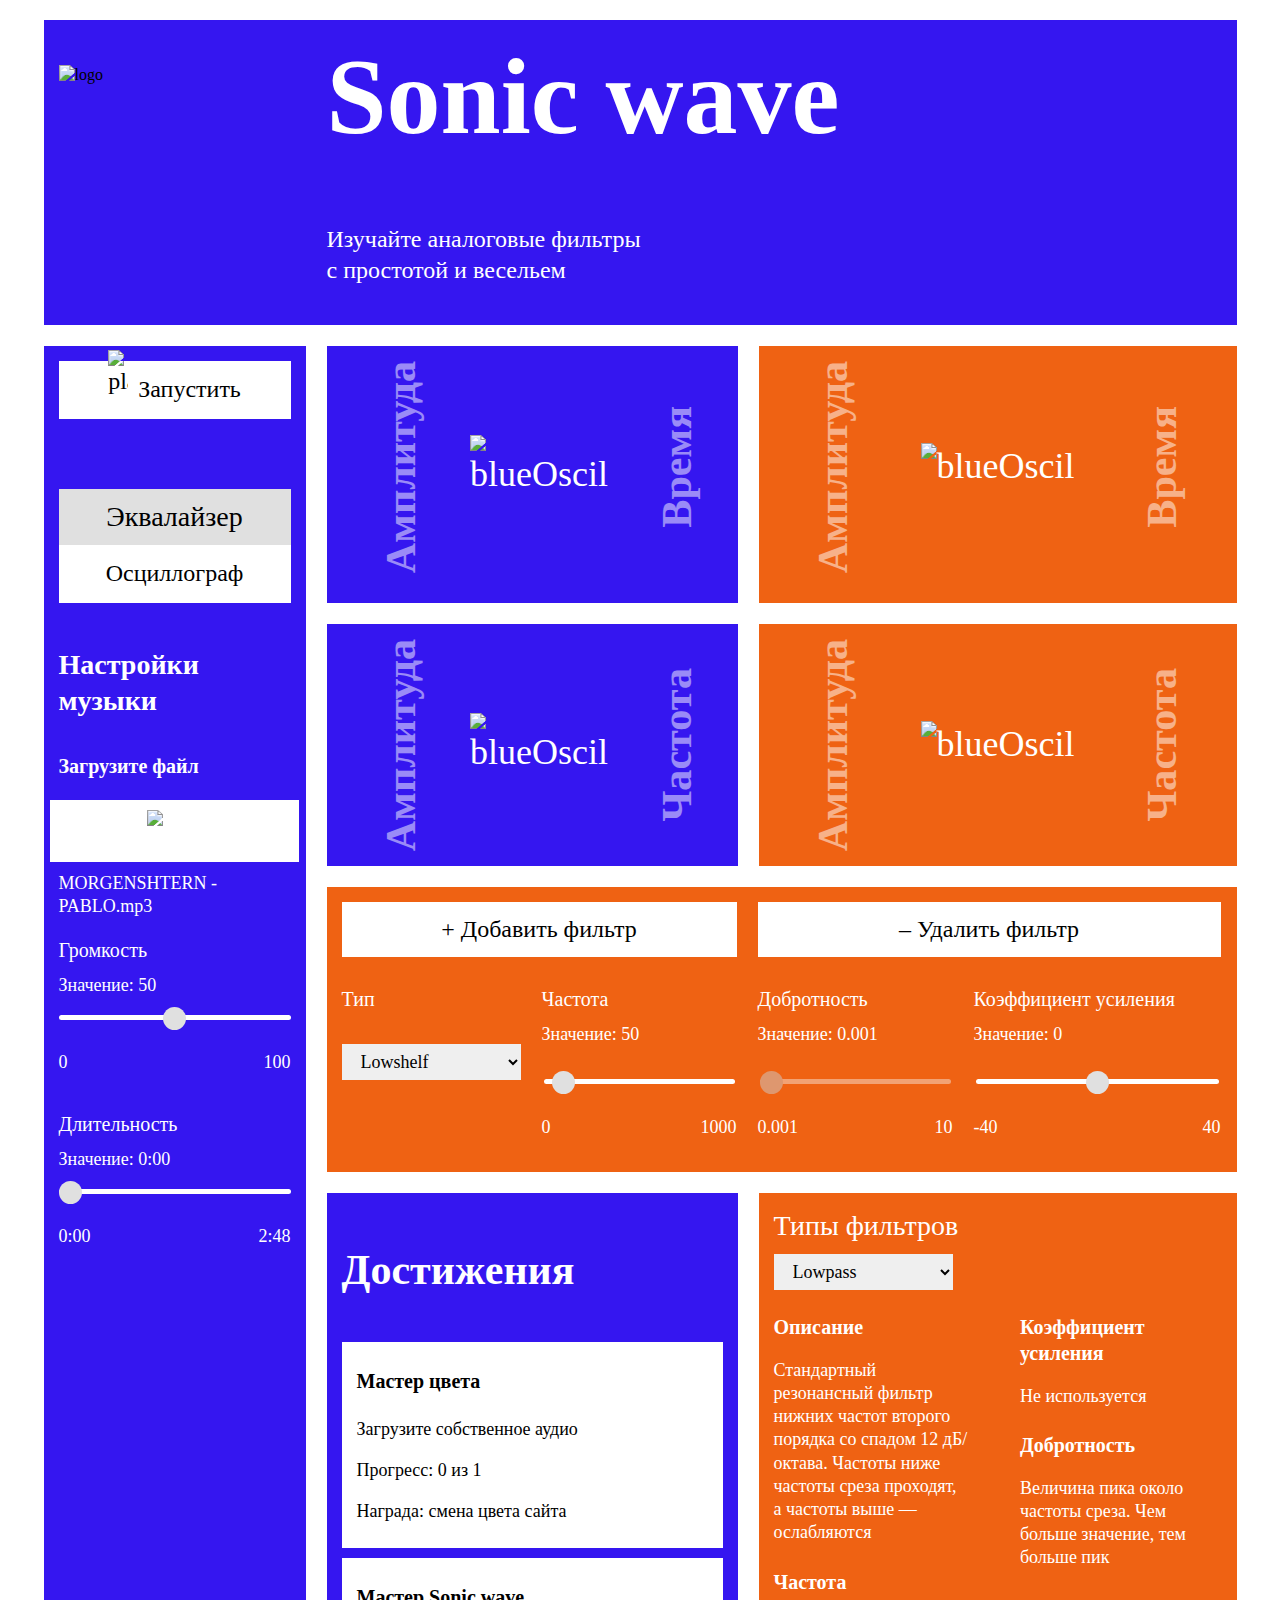
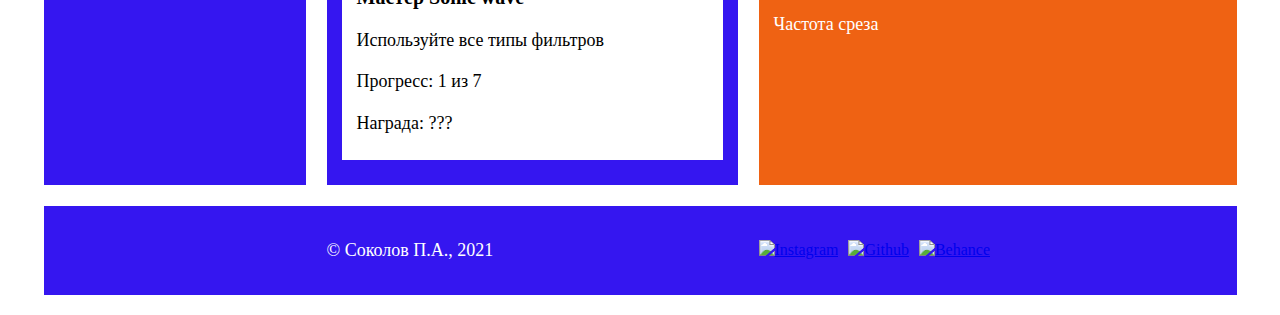
==== commit 6daf55e4: "Too much work" ====
--- a/index.html
+++ b/index.html
@@ -11,11 +11,11 @@
 </head>
 <body>
 
-	<div class="achiev__popup" id="achievPopup">
+	<div class="achiev__popup orange" id="achievPopup">
 		<p id="popupText">ПОСОСИ</p>
 	</div>
 
-	<div class="message" id="message">
+	<div class="message blue" id="message">
 		<div class="message__title">
 			<h3>Новое сообщение</h3>
 			<img src="images/close.svg" alt="close" id="closeMessage">
@@ -33,16 +33,16 @@
 	<div class="container">
 		<div class="grid__container">
 
-			<div class="logo">
-				<img src="images/logo.svg" alt="logo">
-			</div>
-
-			<div class="header">
+			<div class="logo blue">
+				<img src="images/logo.svg" alt="logo" id="logo">
+			</div>
+
+			<div class="header blue">
 				<h1>Sonic wave</h1>
 				<p>Изучайте аналоговые фильтры с простотой и весельем</p>
 			</div>
 
-			<div class="signal">
+			<div class="signal blue">
 				<div class="signal__container">
 					<div class="play__button" id="button">
 						<div class="button">
@@ -65,7 +65,7 @@
 				</div>
 			</div>
 
-			<div class="src__settings">
+			<div class="src__settings blue">
 				<div class="music__settings" id="music__settings">
 					<h2>
 						Настройки музыки
@@ -75,7 +75,7 @@
 						<h3>Загрузите файл</h3>
 
 						<div class="upload__button" id="uploadIcon">
-							<label for="audioFile"><img src="images/upload.svg" alt=""></label>
+							<label for="audioFile"><img src="images/upload.svg" alt="upload" id="uploadImg"></label>
 						</div>
 						
 						<input type="file" name="audioFile" id="audioFile">
@@ -174,51 +174,51 @@
 
 			</div>
 
-			<div class="plot1">
+			<div class="plot1 blue">
 				<div class="plot__container">
 					<h3>Амплитуда</h3>
 					<div class="plot">
-						<img src="images/blueOscil.png" alt="blueOscil">
+						<img src="images/blueOscil.png" alt="blueOscil" id="oscil__0">
 						<canvas id="canvas__0"></canvas>
 					</div>
 					<h3>Время</h3>
 				</div>
 			</div>
 
-			<div class="plot2">
+			<div class="plot2 orange">
 				<div class="plot__container">
 					<h3>Амплитуда</h3>
 					<div class="plot">
-						<img src="images/orangeOscil.png" alt="blueOscil">
+						<img src="images/orangeOscil.png" alt="blueOscil" id="oscil__1">
 						<canvas id="canvas__1"></canvas>
 					</div>
 					<h3>Время</h3>
 				</div>
 			</div>
 
-			<div class="plot3">
+			<div class="plot3 blue">
 				<div class="plot__container">
 					<h3>Амплитуда</h3>
 					<div class="plot">
-						<img src="images/blueOscil.png" alt="blueOscil">
+						<img src="images/blueOscil.png" alt="blueOscil" id="oscil__2">
 						<canvas id="canvas__2"></canvas>
 					</div>
 					<h3>Частота</h3>
 				</div>
 			</div>
 
-			<div class="plot4">
+			<div class="plot4 orange">
 				<div class="plot__container">
 					<h3>Амплитуда</h3>
 					<div class="plot">
-						<img src="images/orangeOscil.png" alt="blueOscil">
+						<img src="images/orangeOscil.png" alt="blueOscil" id="oscil__3">
 						<canvas id="canvas__3"></canvas>
 					</div>
 					<h3>Частота</h3>
 				</div>
 			</div>
 
-			<div class="filters">
+			<div class="filters orange">
 				<div class="filter__buttons">
 					<div id="addFilter" class="add__filter">
 						+ Добавить фильтр
@@ -272,15 +272,32 @@
 				</div>
 			</div>
 
-			<div class="achiev">
+			<div class="achiev blue">
 				<div class="achiev__container">
 					<div class="achiev__header">
 						<h2>Достижения</h2>
 					</div>
 					<div class="achiev__body">
 						<div class="achiev__element">
-							<h3>
-								Мастер
+							<div class="color__flex">
+								<h3>
+									Мастер цвета
+								</h3>
+								<img src="images/change.svg" alt="change" id="changeColor">
+							</div>
+							<p>
+								Загрузите собственное аудио
+							</p>
+							<p id="colorCount">
+								Прогресс: 0 из 1
+							</p>
+							<p>
+								Награда: смена цвета сайта
+							</p>
+						</div>
+						<div class="achiev__element">
+							<h3>
+								Мастер Sonic wave
 							</h3>
 							<p>
 								Используйте все типы фильтров
@@ -292,28 +309,11 @@
 								Награда: ???
 							</p>
 						</div>
-						<div class="achiev__element">
-							<h3>
-								Мастер цвета
-							</h3>
-							<p>
-								Загрузите собственное аудио
-							</p>
-							<p id="achievCount">
-								Прогресс: 0 из 1
-							</p>
-							<p>
-								Награда: смена цвета сайта
-							</p>
-						</div>
-						<div class="achiev__element">
-							
-						</div>
-					</div>
-				</div>
-			</div>
-
-			<div class="filter__manual">
+					</div>
+				</div>
+			</div>
+
+			<div class="filter__manual orange">
 				<div class="manual__container">
 					<div class="manual__header">
 						<label for="manualFilter">Типы фильтров</label>
@@ -362,15 +362,15 @@
 				</div>
 			</div>
 
-			<div class="footer1">
-
-			</div>
-
-			<div class="footer2">	
+			<div class="footer1 blue">
+
+			</div>
+
+			<div class="footer2 blue">	
 				&#169; Соколов П.А., 2021
 			</div>
 
-			<div class="footer3">
+			<div class="footer3 blue">
 
 				<a href="https://www.instagram.com/pavelgrafit/" target="_blank"><img src="images/inst logo.svg" alt="Instagram"></a>
 				<a href="https://github.com/pavelgrafit/" target="_blank"><img src="images/github logo.svg" alt="Github"></a>
--- a/style/CSS/style.css
+++ b/style/CSS/style.css
@@ -38,7 +38,6 @@
   -ms-grid-row: 1;
   -ms-grid-column: 1;
   grid-area: logo;
-  background-color: #3516F0;
   margin-right: -21px;
 }
 .container .grid__container .logo img {
@@ -51,7 +50,6 @@
   -ms-grid-column: 3;
   -ms-grid-column-span: 7;
   grid-area: header;
-  background-color: #3516F0;
   color: #fff;
 }
 .container .grid__container .header h1 {
@@ -78,7 +76,6 @@
   -ms-grid-row: 3;
   -ms-grid-column: 1;
   grid-area: signal;
-  background-color: #3516F0;
 }
 .container .grid__container .signal .signal__container {
   margin: 15px;
@@ -199,7 +196,6 @@
   -ms-grid-row-span: 5;
   -ms-grid-column: 1;
   grid-area: src__settings;
-  background-color: #3516F0;
   margin-top: -21px;
   padding-top: 21px;
   padding-left: 15px;
@@ -363,35 +359,30 @@
   -ms-grid-column: 3;
   -ms-grid-column-span: 3;
   grid-area: plot1;
-  background-color: #3516F0;
 }
 .container .grid__container .plot2 {
   -ms-grid-row: 3;
   -ms-grid-column: 7;
   -ms-grid-column-span: 3;
   grid-area: plot2;
-  background-color: #EF6213;
 }
 .container .grid__container .plot3 {
   -ms-grid-row: 5;
   -ms-grid-column: 3;
   -ms-grid-column-span: 3;
   grid-area: plot3;
-  background-color: #3516F0;
 }
 .container .grid__container .plot4 {
   -ms-grid-row: 5;
   -ms-grid-column: 7;
   -ms-grid-column-span: 3;
   grid-area: plot4;
-  background-color: #EF6213;
 }
 .container .grid__container .filters {
   -ms-grid-row: 7;
   -ms-grid-column: 3;
   -ms-grid-column-span: 7;
   grid-area: filters;
-  background-color: #EF6213;
 }
 .container .grid__container .filters .filter__buttons {
   display: -webkit-box;
@@ -511,7 +502,6 @@
   -ms-grid-column: 3;
   -ms-grid-column-span: 3;
   grid-area: achiev;
-  background-color: #3516F0;
 }
 .container .grid__container .achiev .achiev__container {
   margin: 15px;
@@ -542,13 +532,35 @@
 .container .grid__container .achiev .achiev__container .achiev__element p {
   font-family: "AkzRegular";
   font-size: 18px;
+}
+.container .grid__container .achiev .achiev__container .achiev__element .color__flex {
+  display: -webkit-box;
+  display: -ms-flexbox;
+  display: flex;
+  -webkit-box-orient: horizontal;
+  -webkit-box-direction: normal;
+      -ms-flex-direction: row;
+          flex-direction: row;
+  -webkit-box-pack: justify;
+      -ms-flex-pack: justify;
+          justify-content: space-between;
+}
+.container .grid__container .achiev .achiev__container .achiev__element .color__flex img {
+  width: 30px;
+  height: 30px;
+  cursor: pointer;
+  display: none;
+}
+.container .grid__container .achiev .achiev__container .achiev__element .color__flex img:hover {
+  -webkit-transform: scale(1.2);
+      -ms-transform: scale(1.2);
+          transform: scale(1.2);
 }
 .container .grid__container .filter__manual {
   -ms-grid-row: 9;
   -ms-grid-column: 7;
   -ms-grid-column-span: 3;
   grid-area: filter__manual;
-  background-color: #EF6213;
 }
 .container .grid__container .filter__manual .manual__container {
   margin: 15px;
@@ -581,7 +593,7 @@
   font-size: 28px;
 }
 .container .grid__container .filter__manual .manual__container .manual__header select {
-  width: 65%;
+  width: 179px;
   margin-top: 10px;
   font-family: "AkzRegular";
   font-size: 18px;
@@ -624,14 +636,12 @@
   -ms-grid-row: 11;
   -ms-grid-column: 1;
   grid-area: footer1;
-  background-color: #3516F0;
 }
 .container .grid__container .footer2 {
   -ms-grid-row: 11;
   -ms-grid-column: 3;
   -ms-grid-column-span: 3;
   grid-area: footer2;
-  background-color: #3516F0;
   font-family: "AkzRegular";
   font-size: 18px;
   color: #fff;
@@ -645,7 +655,6 @@
   -ms-grid-column: 7;
   -ms-grid-column-span: 3;
   grid-area: footer3;
-  background-color: #3516F0;
   display: -webkit-box;
   display: -ms-flexbox;
   display: flex;
@@ -755,12 +764,19 @@
   background-color: #fff;
 }
 
+input[type=range].blueInput:disabled::-webkit-slider-thumb {
+  background: #7464D3;
+}
+
+input[type=range].blueInput:disabled::-webkit-slider-runnable-track {
+  background-color: #8876F3;
+}
+
 .message {
   position: fixed;
   bottom: 0;
   right: -500px;
   padding: 15px;
-  background-color: #3516F0;
   color: #fff;
   width: 400px;
   z-index: 3;
@@ -833,11 +849,30 @@
       -ms-flex-align: center;
           align-items: center;
   z-index: 4;
-  background-color: #EF6213;
   color: #fff;
 }
 .achiev__popup p {
   -webkit-transition: 0.1s;
   -o-transition: 0.1s;
   transition: 0.1s;
+}
+
+.blue {
+  background-color: #3516F0;
+}
+
+.orange {
+  background-color: #EF6213;
+}
+
+#changeColor {
+  -webkit-transition: 0.3s;
+  -o-transition: 0.3s;
+  transition: 0.3s;
+}
+
+#changeColor.rotate {
+  -webkit-transform: rotate(180deg);
+      -ms-transform: rotate(180deg);
+          transform: rotate(180deg);
 }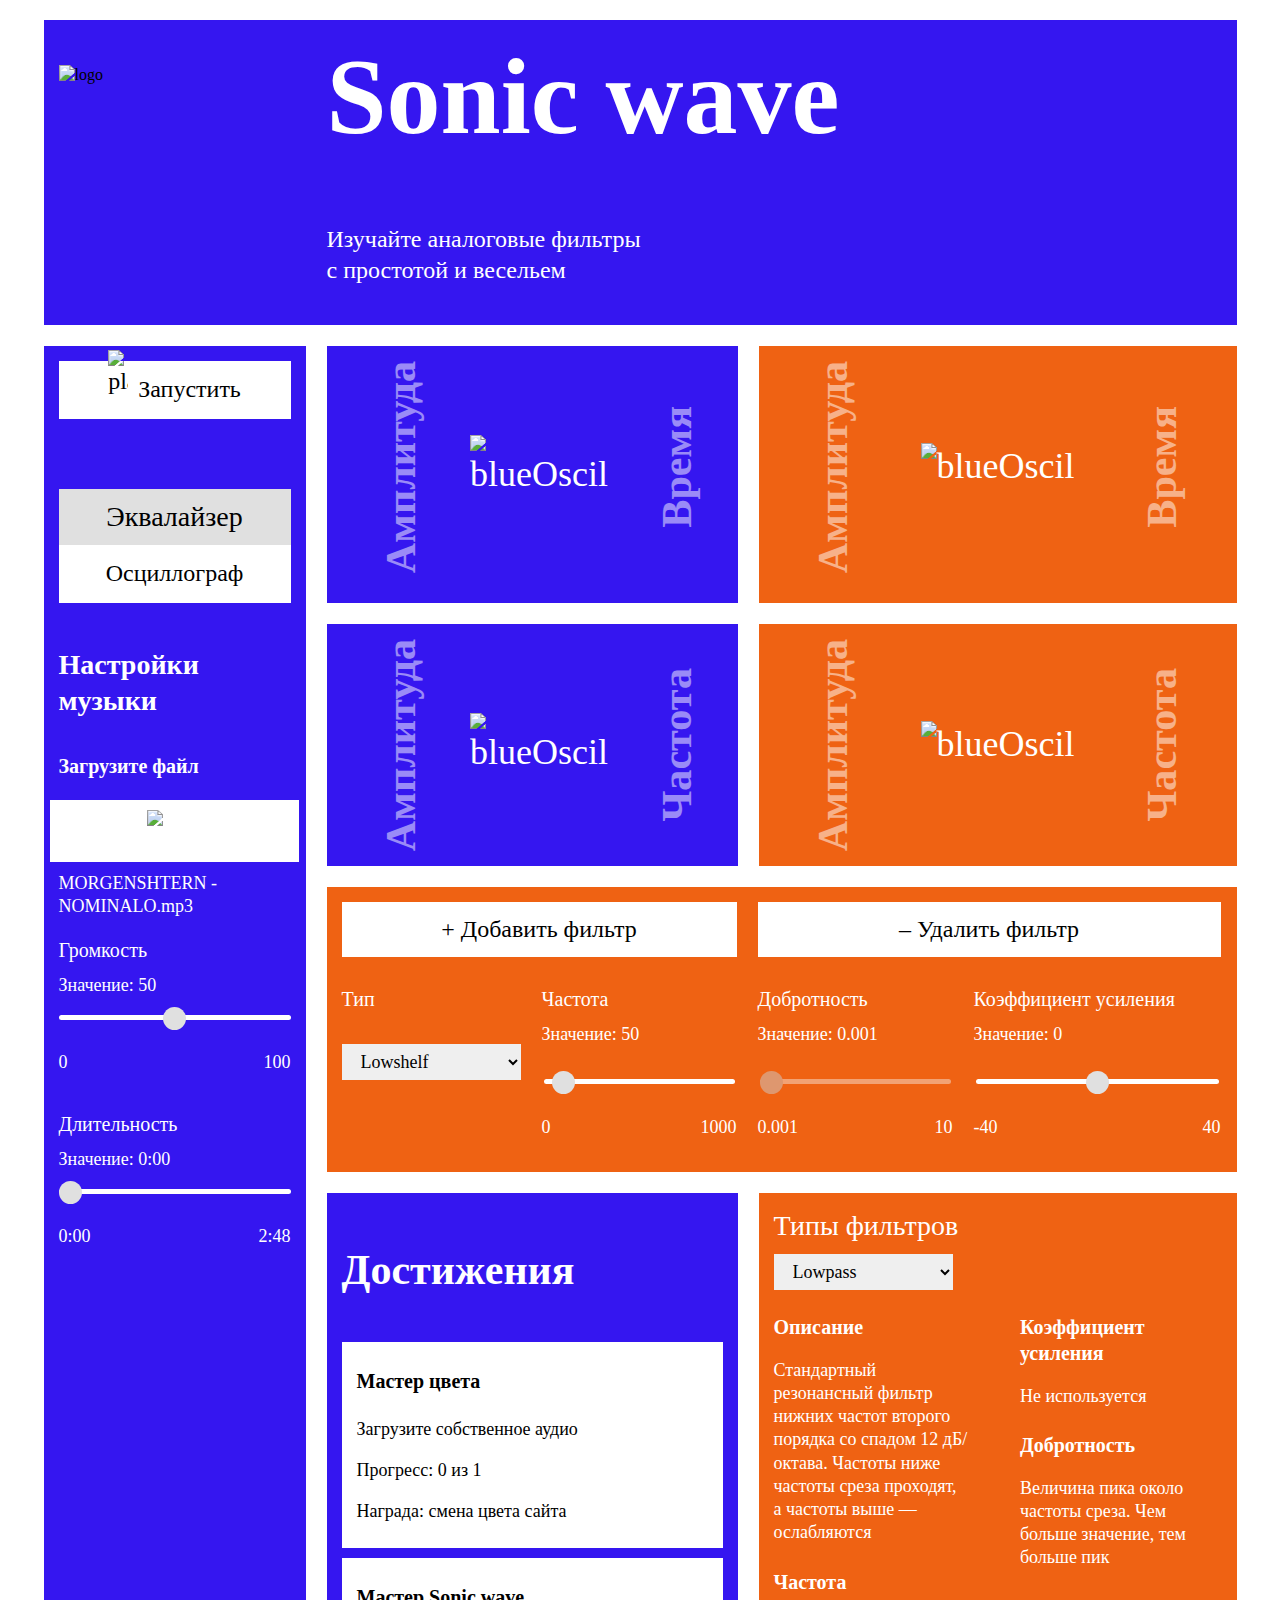
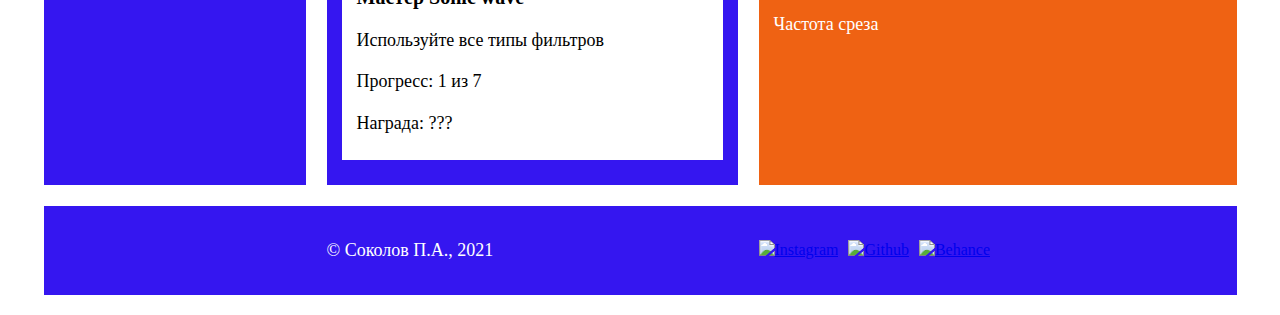
==== commit 69d8ca19: "Update index.html" ====
--- a/index.html
+++ b/index.html
@@ -24,7 +24,7 @@
 			<img src="images/pavel.jpg" alt="pavel">
 			<div class="body__content">
 				<h3>Соколов Павел</h3>
-				<p>Привет! Листай ниже, изучай фильтры, зарабатывай достижения и получай награды 😁</p>
+				<p id="messageText">Привет! Листай ниже, изучай фильтры, зарабатывай достижения и получай награды 😁</p>
 			</div>
 		</div>
 		
@@ -79,10 +79,10 @@
 						</div>
 						
 						<input type="file" name="audioFile" id="audioFile">
-						<span id="fileName">MORGENSHTERN - PABLO.mp3</span>
+						<span id="fileName">MORGENSHTERN - NOMINALO.mp3</span>
 						
 
-						<audio src="audio/MORGENSHTERN - Pablo.mp3" type="audio/mp3" id="audio" preload controls></audio>
+						<audio src="audio/MORGENSHTERN - Nominalo.mp3" type="audio/mp3" id="audio" preload controls></audio>
 					</div>
 					
 
@@ -278,7 +278,7 @@
 						<h2>Достижения</h2>
 					</div>
 					<div class="achiev__body">
-						<div class="achiev__element">
+						<div class="achiev__element" id="colorMaster">
 							<div class="color__flex">
 								<h3>
 									Мастер цвета
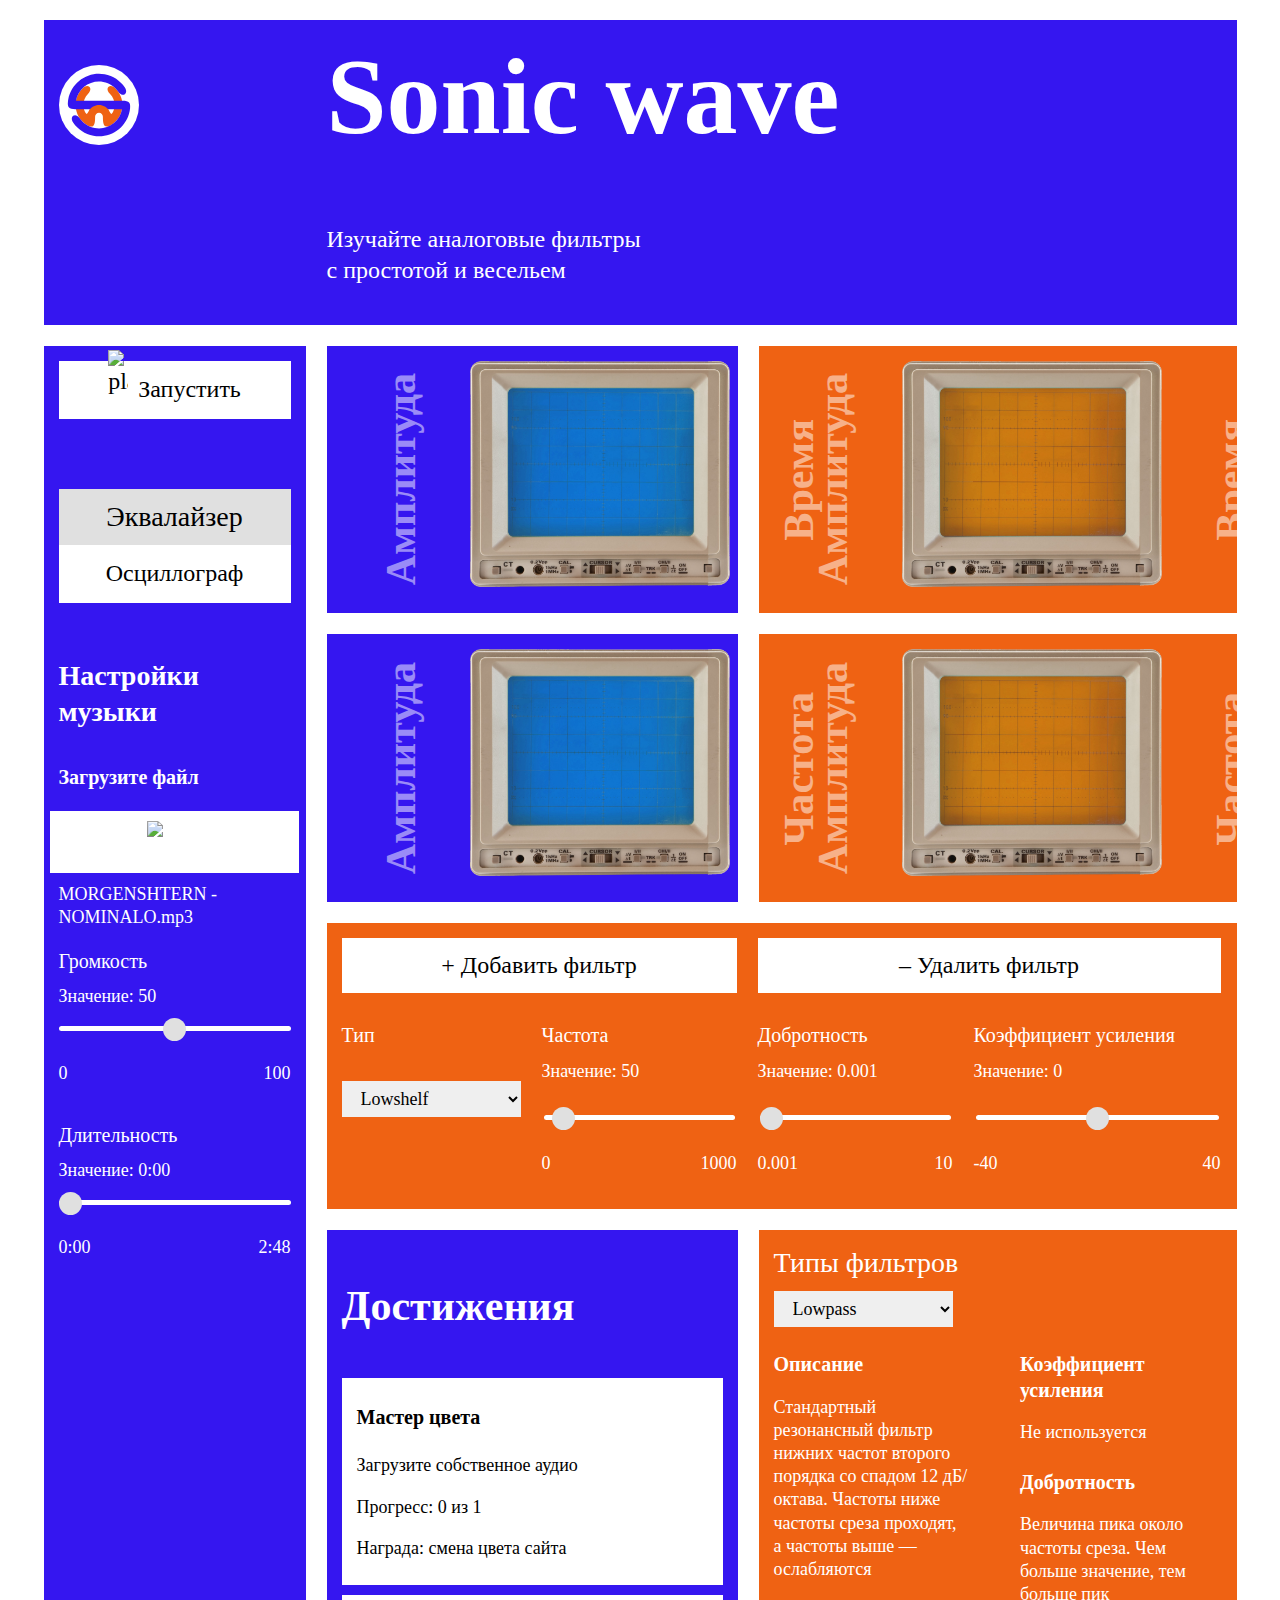
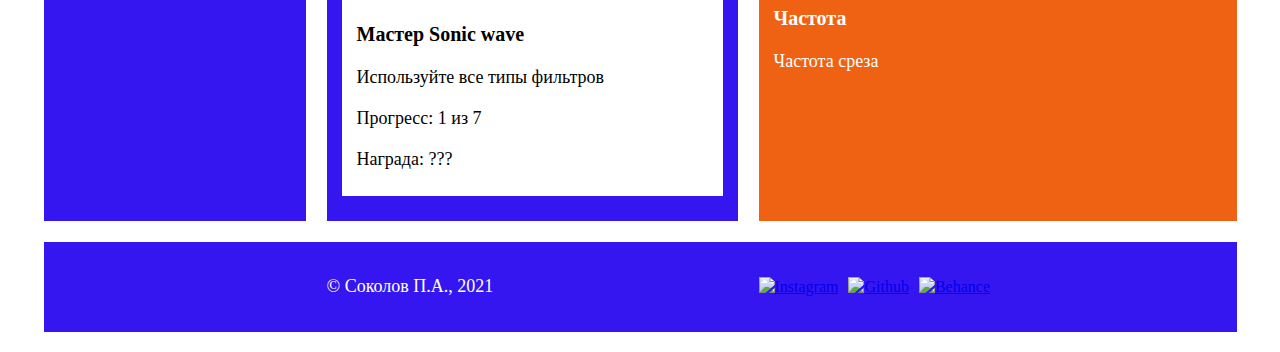
==== commit 729e632e: "Critical izmeneniya" ====
--- a/index.html
+++ b/index.html
@@ -178,7 +178,7 @@
 				<div class="plot__container">
 					<h3>Амплитуда</h3>
 					<div class="plot">
-						<img src="images/blueOscil.png" alt="blueOscil" id="oscil__0">
+						<img src="images/blueOscil.jpg" alt="blueOscil" id="oscil__0">
 						<canvas id="canvas__0"></canvas>
 					</div>
 					<h3>Время</h3>
@@ -189,7 +189,7 @@
 				<div class="plot__container">
 					<h3>Амплитуда</h3>
 					<div class="plot">
-						<img src="images/orangeOscil.png" alt="blueOscil" id="oscil__1">
+						<img src="images/orangeOscil.jpg" alt="blueOscil" id="oscil__1">
 						<canvas id="canvas__1"></canvas>
 					</div>
 					<h3>Время</h3>
@@ -200,7 +200,7 @@
 				<div class="plot__container">
 					<h3>Амплитуда</h3>
 					<div class="plot">
-						<img src="images/blueOscil.png" alt="blueOscil" id="oscil__2">
+						<img src="images/blueOscil.jpg" alt="blueOscil" id="oscil__2">
 						<canvas id="canvas__2"></canvas>
 					</div>
 					<h3>Частота</h3>
@@ -211,7 +211,7 @@
 				<div class="plot__container">
 					<h3>Амплитуда</h3>
 					<div class="plot">
-						<img src="images/orangeOscil.png" alt="blueOscil" id="oscil__3">
+						<img src="images/orangeOscil.jpg" alt="blueOscil" id="oscil__3">
 						<canvas id="canvas__3"></canvas>
 					</div>
 					<h3>Частота</h3>
--- a/style/CSS/style.css
+++ b/style/CSS/style.css
@@ -38,7 +38,8 @@
   -ms-grid-row: 1;
   -ms-grid-column: 1;
   grid-area: logo;
-  margin-right: -21px;
+  margin-right: -22px;
+  padding-right: 1px;
 }
 .container .grid__container .logo img {
   width: 80px;
@@ -196,8 +197,8 @@
   -ms-grid-row-span: 5;
   -ms-grid-column: 1;
   grid-area: src__settings;
-  margin-top: -21px;
-  padding-top: 21px;
+  margin-top: -22px;
+  padding-top: 22px;
   padding-left: 15px;
   padding-right: 15px;
   color: #fff;
@@ -645,8 +646,8 @@
   font-family: "AkzRegular";
   font-size: 18px;
   color: #fff;
-  margin-left: -21px;
-  padding-left: 21px;
+  margin-left: -22px;
+  padding-left: 22px;
   padding-top: 33px;
   padding-bottom: 33px;
 }
@@ -665,8 +666,8 @@
   -webkit-box-align: center;
       -ms-flex-align: center;
           align-items: center;
-  margin-left: -21px;
-  padding-left: 21px;
+  margin-left: -22px;
+  padding-left: 22px;
 }
 .container .grid__container .footer3 a {
   margin-right: 10px;
